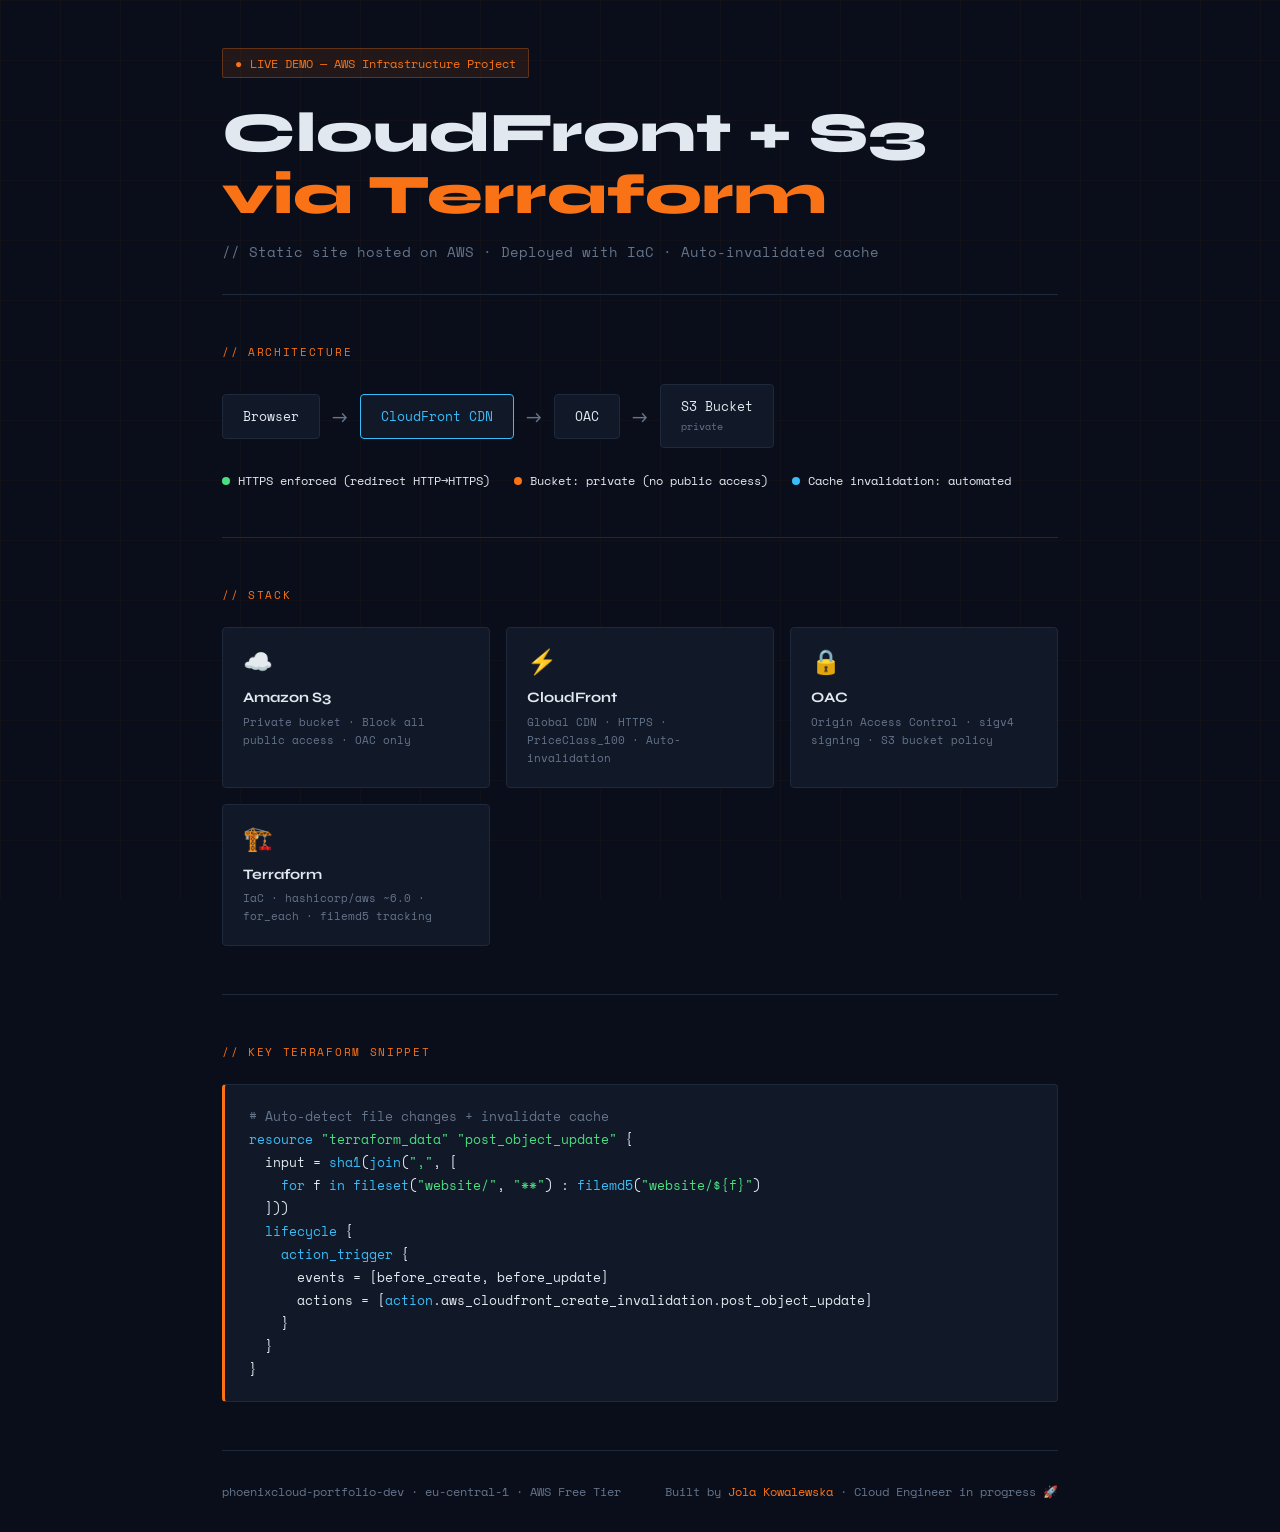
==== website/index.html @ 00bf4099 "feat: initial portfolio infrastructure S3 + CloudFront + Terraform" ====
<!DOCTYPE html>
<html lang="en">
<head>
  <meta charset="UTF-8">
  <meta name="viewport" content="width=device-width, initial-scale=1.0">
  <title>AWS CloudFront + S3 | Terraform Demo</title>
  <link href="https://fonts.googleapis.com/css2?family=Space+Mono:wght@400;700&family=Syne:wght@400;700;800&display=swap" rel="stylesheet">
  <style>
    :root {
      --bg: #0a0e1a;
      --surface: #111827;
      --border: #1e293b;
      --accent: #f97316;
      --accent2: #38bdf8;
      --text: #e2e8f0;
      --muted: #64748b;
      --green: #4ade80;
    }

    * { margin: 0; padding: 0; box-sizing: border-box; }

    body {
      background: var(--bg);
      color: var(--text);
      font-family: 'Syne', sans-serif;
      min-height: 100vh;
      overflow-x: hidden;
    }

    /* Grid background */
    body::before {
      content: '';
      position: fixed;
      inset: 0;
      background-image:
        linear-gradient(rgba(249,115,22,0.03) 1px, transparent 1px),
        linear-gradient(90deg, rgba(249,115,22,0.03) 1px, transparent 1px);
      background-size: 60px 60px;
      pointer-events: none;
      z-index: 0;
    }

    .container {
      max-width: 900px;
      margin: 0 auto;
      padding: 0 2rem;
      position: relative;
      z-index: 1;
    }

    /* Header */
    header {
      padding: 3rem 0 2rem;
      border-bottom: 1px solid var(--border);
    }

    .badge {
      display: inline-flex;
      align-items: center;
      gap: 0.5rem;
      background: rgba(249,115,22,0.1);
      border: 1px solid rgba(249,115,22,0.3);
      color: var(--accent);
      font-family: 'Space Mono', monospace;
      font-size: 0.75rem;
      padding: 0.35rem 0.75rem;
      border-radius: 2px;
      margin-bottom: 1.5rem;
      animation: fadeIn 0.5s ease;
    }

    .badge::before {
      content: '●';
      animation: pulse 2s infinite;
    }

    @keyframes pulse {
      0%, 100% { opacity: 1; }
      50% { opacity: 0.3; }
    }

    h1 {
      font-size: clamp(2rem, 5vw, 3.5rem);
      font-weight: 800;
      line-height: 1.1;
      margin-bottom: 1rem;
      animation: slideUp 0.6s ease;
    }

    h1 span {
      color: var(--accent);
    }

    .subtitle {
      font-family: 'Space Mono', monospace;
      font-size: 0.9rem;
      color: var(--muted);
      animation: slideUp 0.7s ease;
    }

    /* Architecture section */
    .section {
      padding: 3rem 0;
      border-bottom: 1px solid var(--border);
      animation: fadeIn 0.8s ease;
    }

    .section-label {
      font-family: 'Space Mono', monospace;
      font-size: 0.7rem;
      color: var(--accent);
      text-transform: uppercase;
      letter-spacing: 0.15em;
      margin-bottom: 1.5rem;
    }

    /* Architecture flow */
    .arch-flow {
      display: flex;
      align-items: center;
      gap: 0.75rem;
      flex-wrap: wrap;
      margin: 1.5rem 0;
    }

    .arch-node {
      background: var(--surface);
      border: 1px solid var(--border);
      padding: 0.75rem 1.25rem;
      border-radius: 4px;
      font-family: 'Space Mono', monospace;
      font-size: 0.8rem;
      position: relative;
      transition: border-color 0.2s, transform 0.2s;
    }

    .arch-node:hover {
      border-color: var(--accent);
      transform: translateY(-2px);
    }

    .arch-node.highlight {
      border-color: var(--accent2);
      color: var(--accent2);
    }

    .arch-arrow {
      color: var(--muted);
      font-size: 1.2rem;
    }

    /* Stack grid */
    .stack-grid {
      display: grid;
      grid-template-columns: repeat(auto-fit, minmax(200px, 1fr));
      gap: 1rem;
      margin-top: 1.5rem;
    }

    .stack-card {
      background: var(--surface);
      border: 1px solid var(--border);
      padding: 1.25rem;
      border-radius: 4px;
      transition: border-color 0.2s, transform 0.2s;
    }

    .stack-card:hover {
      border-color: var(--accent);
      transform: translateY(-3px);
    }

    .stack-card .icon {
      font-size: 1.5rem;
      margin-bottom: 0.75rem;
    }

    .stack-card h3 {
      font-size: 0.9rem;
      font-weight: 700;
      margin-bottom: 0.4rem;
    }

    .stack-card p {
      font-family: 'Space Mono', monospace;
      font-size: 0.7rem;
      color: var(--muted);
      line-height: 1.6;
    }

    /* Code block */
    .code-block {
      background: var(--surface);
      border: 1px solid var(--border);
      border-left: 3px solid var(--accent);
      padding: 1.25rem 1.5rem;
      border-radius: 4px;
      font-family: 'Space Mono', monospace;
      font-size: 0.8rem;
      line-height: 1.8;
      margin-top: 1.5rem;
      overflow-x: auto;
    }

    .code-block .kw { color: var(--accent2); }
    .code-block .str { color: var(--green); }
    .code-block .comment { color: var(--muted); }

    /* Status bar */
    .status-bar {
      display: flex;
      gap: 1.5rem;
      flex-wrap: wrap;
      margin-top: 1.5rem;
    }

    .status-item {
      display: flex;
      align-items: center;
      gap: 0.5rem;
      font-family: 'Space Mono', monospace;
      font-size: 0.75rem;
    }

    .status-dot {
      width: 8px;
      height: 8px;
      border-radius: 50%;
      background: var(--green);
      animation: pulse 2s infinite;
    }

    .status-dot.orange { background: var(--accent); }
    .status-dot.blue { background: var(--accent2); }

    /* Footer */
    footer {
      padding: 2rem 0;
      font-family: 'Space Mono', monospace;
      font-size: 0.75rem;
      color: var(--muted);
      display: flex;
      justify-content: space-between;
      flex-wrap: wrap;
      gap: 1rem;
    }

    footer a {
      color: var(--accent);
      text-decoration: none;
    }

    footer a:hover { text-decoration: underline; }

    /* Animations */
    @keyframes fadeIn {
      from { opacity: 0; }
      to { opacity: 1; }
    }

    @keyframes slideUp {
      from { opacity: 0; transform: translateY(20px); }
      to { opacity: 1; transform: translateY(0); }
    }
  </style>
</head>
<body>
  <div class="container">

    <header>
      <div class="badge">LIVE DEMO — AWS Infrastructure Project</div>
      <h1>CloudFront + S3<br><span>via Terraform</span></h1>
      <p class="subtitle">// Static site hosted on AWS · Deployed with IaC · Auto-invalidated cache</p>
    </header>

    <section class="section">
      <div class="section-label">// Architecture</div>
      <div class="arch-flow">
        <div class="arch-node">Browser</div>
        <div class="arch-arrow">→</div>
        <div class="arch-node highlight">CloudFront CDN</div>
        <div class="arch-arrow">→</div>
        <div class="arch-node">OAC</div>
        <div class="arch-arrow">→</div>
        <div class="arch-node">S3 Bucket<br><small style="color:var(--muted);font-size:0.65rem">private</small></div>
      </div>

      <div class="status-bar">
        <div class="status-item">
          <div class="status-dot"></div>
          HTTPS enforced (redirect HTTP→HTTPS)
        </div>
        <div class="status-item">
          <div class="status-dot orange"></div>
          Bucket: private (no public access)
        </div>
        <div class="status-item">
          <div class="status-dot blue"></div>
          Cache invalidation: automated
        </div>
      </div>
    </section>

    <section class="section">
      <div class="section-label">// Stack</div>
      <div class="stack-grid">
        <div class="stack-card">
          <div class="icon">☁️</div>
          <h3>Amazon S3</h3>
          <p>Private bucket · Block all public access · OAC only</p>
        </div>
        <div class="stack-card">
          <div class="icon">⚡</div>
          <h3>CloudFront</h3>
          <p>Global CDN · HTTPS · PriceClass_100 · Auto-invalidation</p>
        </div>
        <div class="stack-card">
          <div class="icon">🔒</div>
          <h3>OAC</h3>
          <p>Origin Access Control · sigv4 signing · S3 bucket policy</p>
        </div>
        <div class="stack-card">
          <div class="icon">🏗️</div>
          <h3>Terraform</h3>
          <p>IaC · hashicorp/aws ~6.0 · for_each · filemd5 tracking</p>
        </div>
      </div>
    </section>

    <section class="section">
      <div class="section-label">// Key Terraform snippet</div>
      <div class="code-block">
        <span class="comment"># Auto-detect file changes + invalidate cache</span><br>
        <span class="kw">resource</span> <span class="str">"terraform_data"</span> <span class="str">"post_object_update"</span> {<br>
        &nbsp;&nbsp;input = <span class="kw">sha1</span>(<span class="kw">join</span>(<span class="str">","</span>, [<br>
        &nbsp;&nbsp;&nbsp;&nbsp;<span class="kw">for</span> f <span class="kw">in</span> <span class="kw">fileset</span>(<span class="str">"website/"</span>, <span class="str">"**"</span>) : <span class="kw">filemd5</span>(<span class="str">"website/${f}"</span>)<br>
        &nbsp;&nbsp;]))<br>
        &nbsp;&nbsp;<span class="kw">lifecycle</span> {<br>
        &nbsp;&nbsp;&nbsp;&nbsp;<span class="kw">action_trigger</span> {<br>
        &nbsp;&nbsp;&nbsp;&nbsp;&nbsp;&nbsp;events  = [before_create, before_update]<br>
        &nbsp;&nbsp;&nbsp;&nbsp;&nbsp;&nbsp;actions = [<span class="kw">action</span>.aws_cloudfront_create_invalidation.post_object_update]<br>
        &nbsp;&nbsp;&nbsp;&nbsp;}<br>
        &nbsp;&nbsp;}<br>
        }
      </div>
    </section>

    <footer>
      <span>phoenixcloud-portfolio-dev · eu-central-1 · AWS Free Tier</span>
      <span>Built by <a href="#">Jola Kowalewska</a> · Cloud Engineer in progress 🚀</span>
    </footer>

  </div>
</body>
</html>
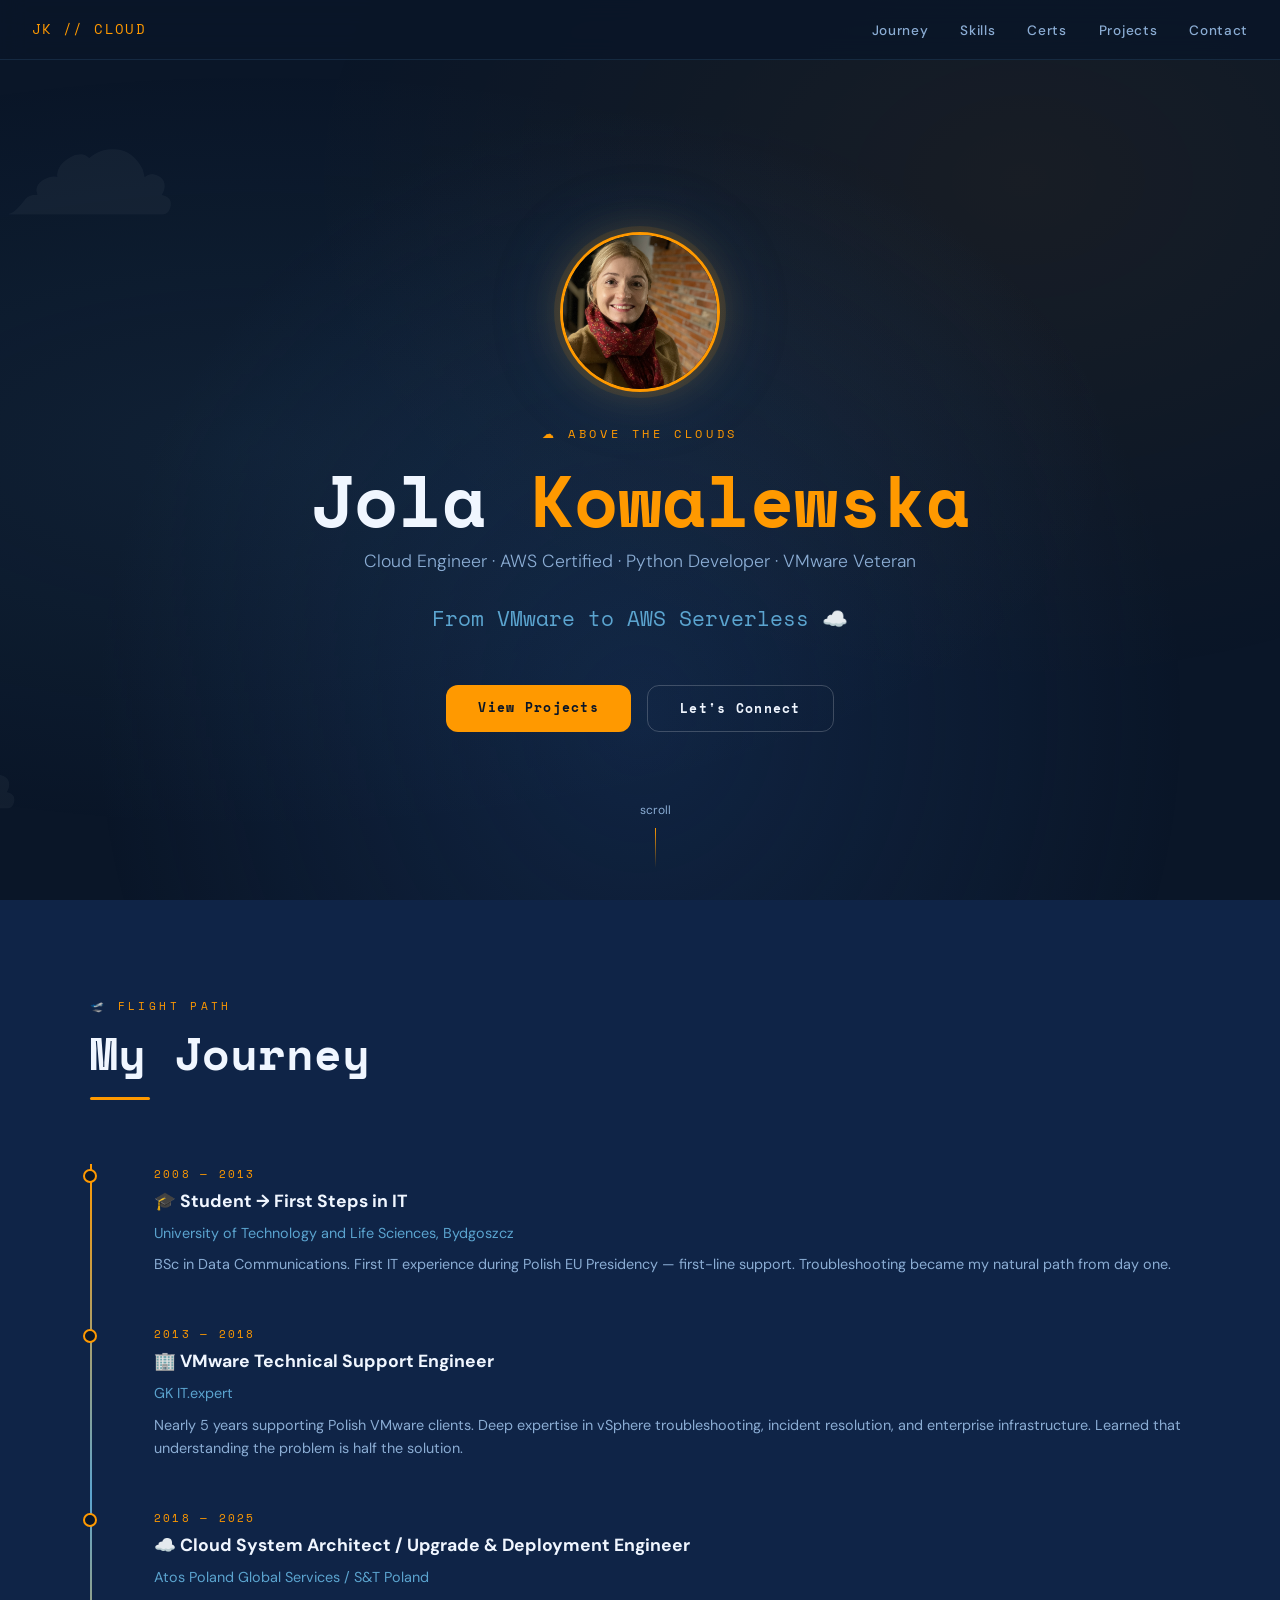
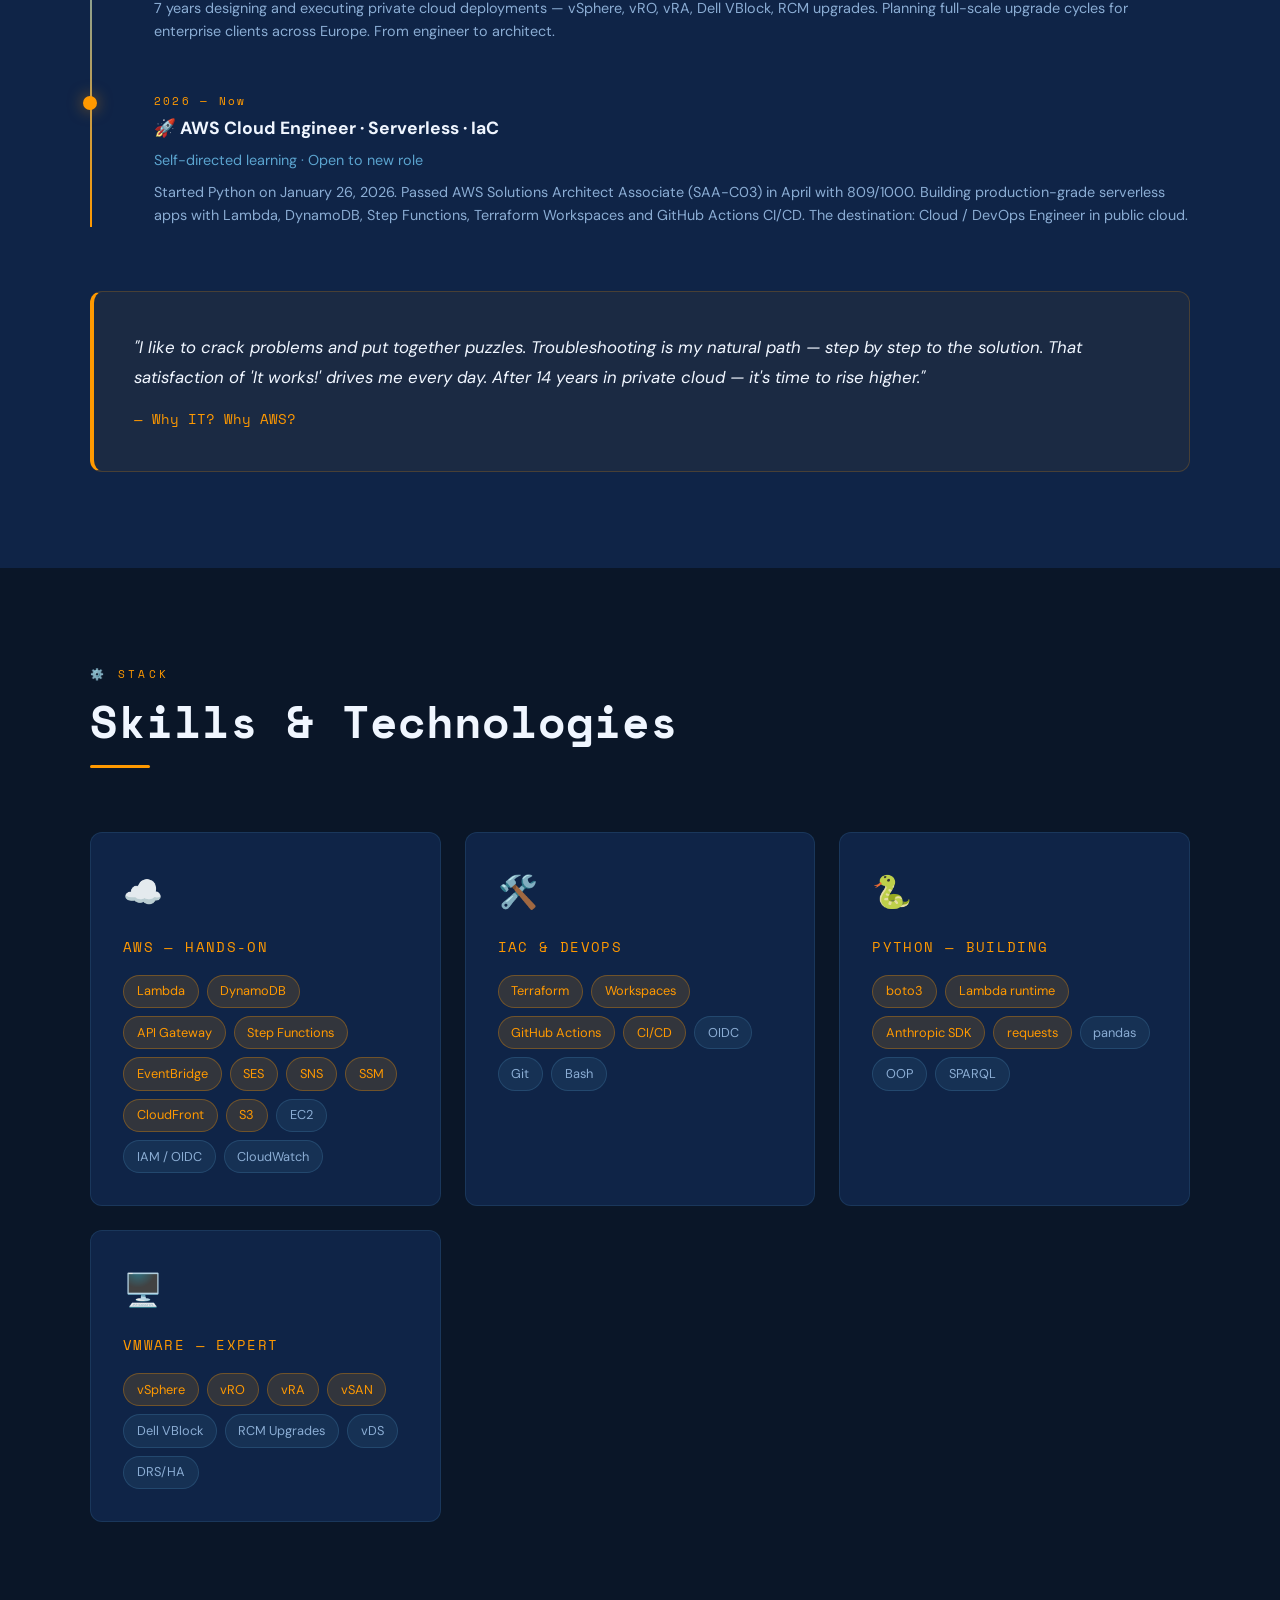
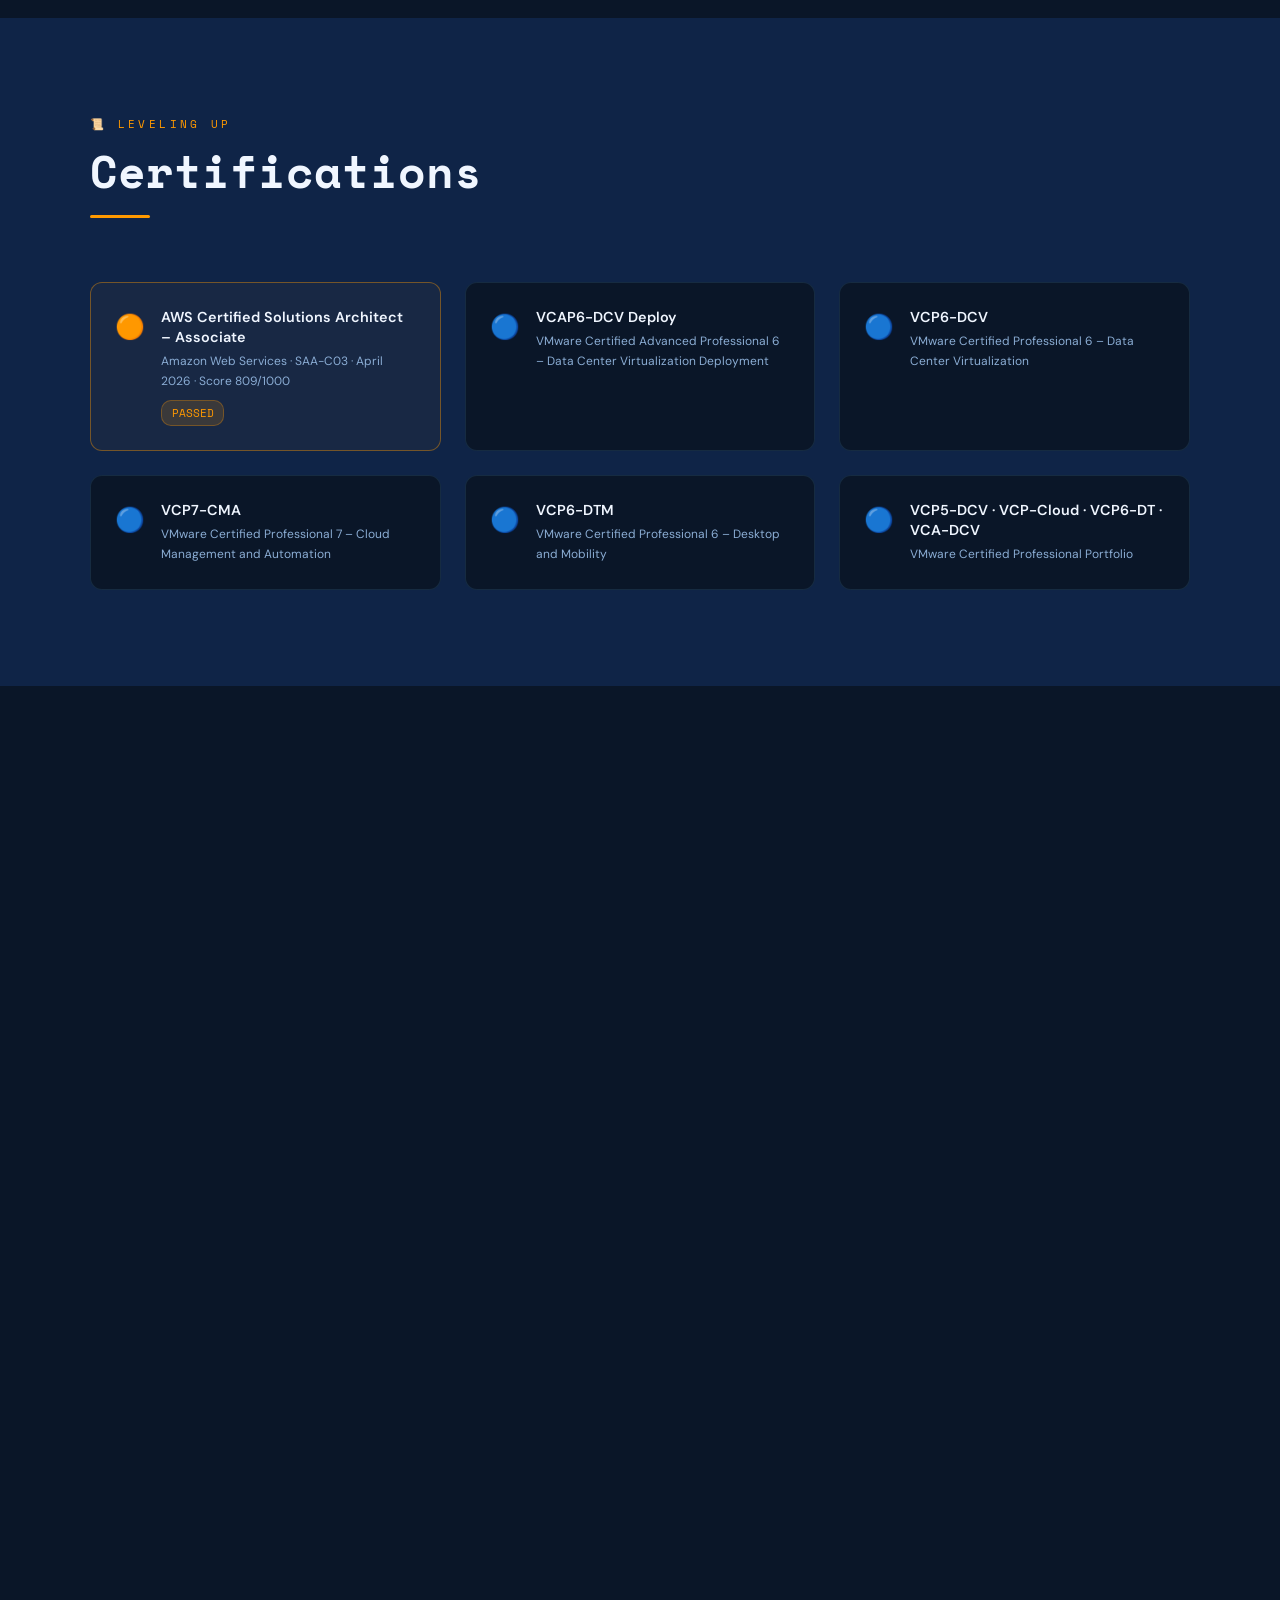
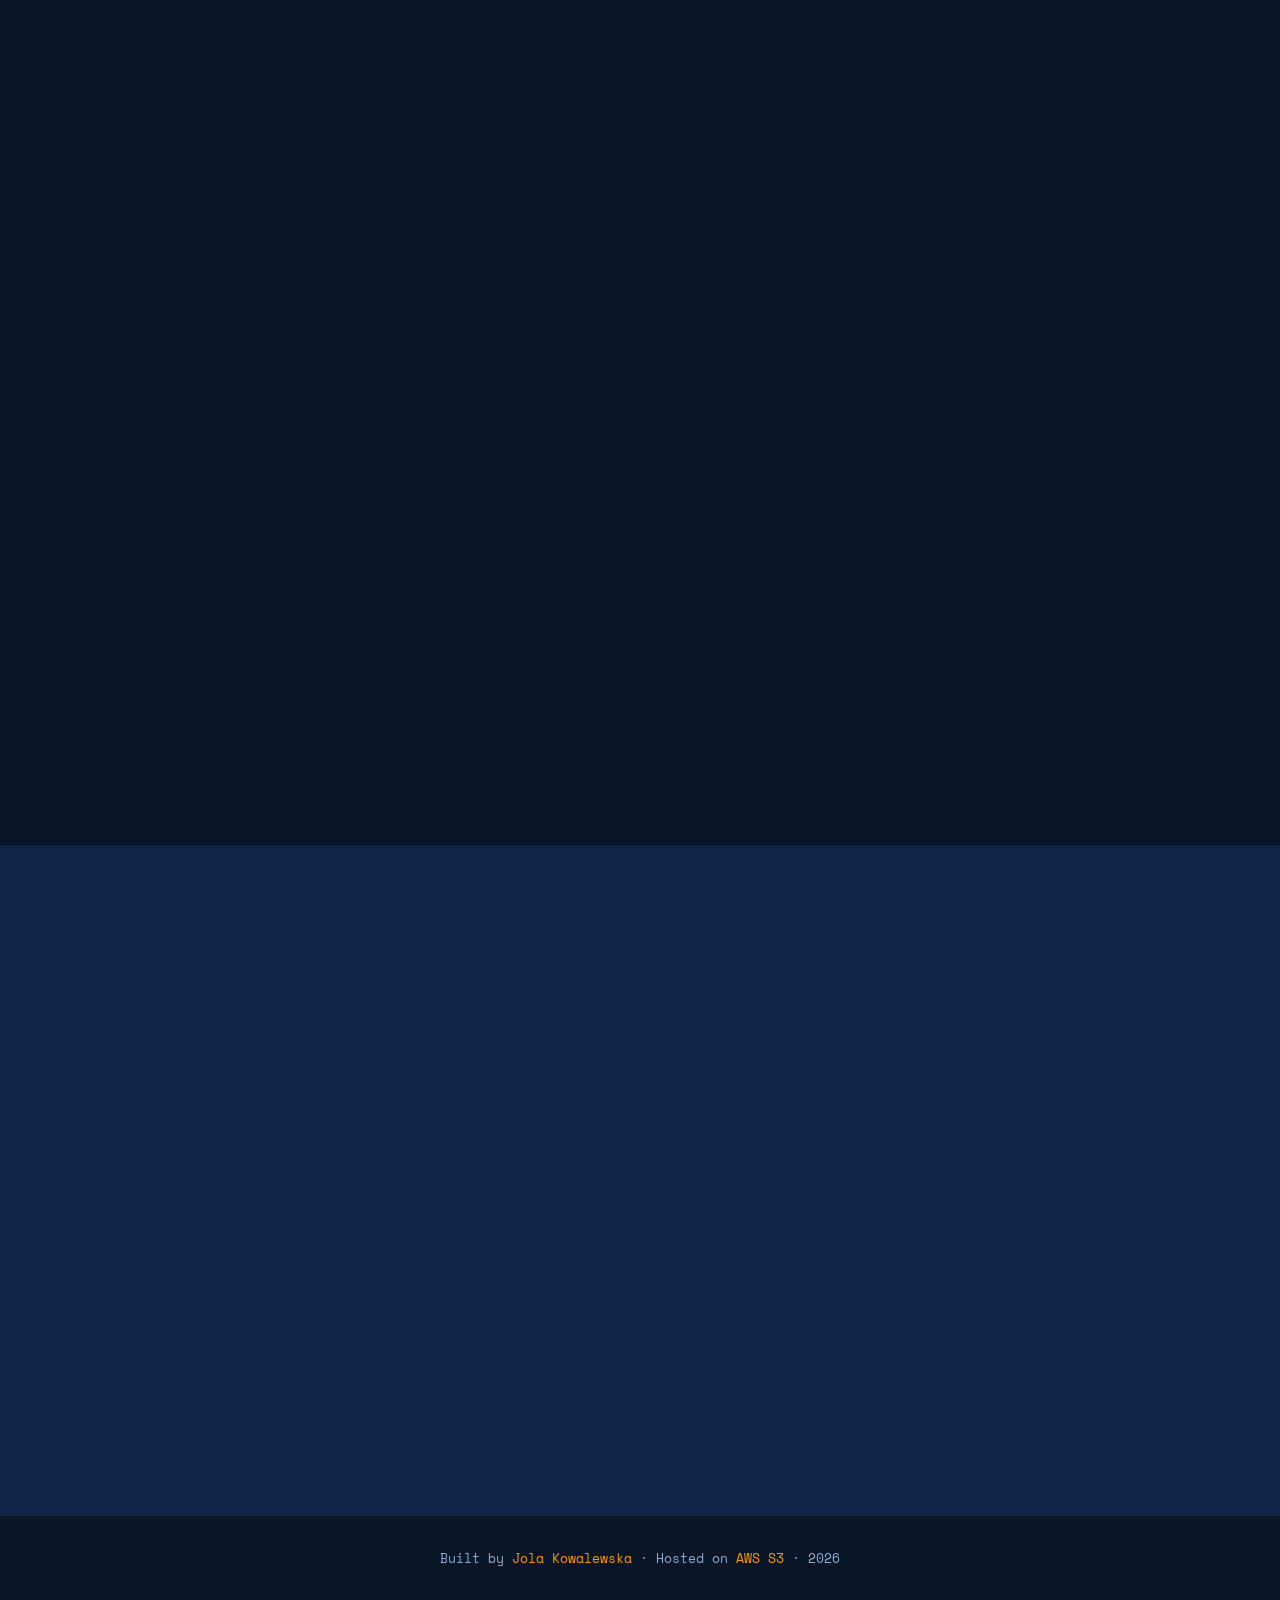
==== commit 71c01ce7: "chore: wersja strony z serwera (repo było w tyle za produkcją) Strona na d1n1w7s1pfpwkk.cloudfront.n" ====
--- a/website/index.html
+++ b/website/index.html
@@ -1,355 +1,912 @@
 <!DOCTYPE html>
 <html lang="en">
 <head>
-  <meta charset="UTF-8">
-  <meta name="viewport" content="width=device-width, initial-scale=1.0">
-  <title>AWS CloudFront + S3 | Terraform Demo</title>
-  <link href="https://fonts.googleapis.com/css2?family=Space+Mono:wght@400;700&family=Syne:wght@400;700;800&display=swap" rel="stylesheet">
-  <style>
-    :root {
-      --bg: #0a0e1a;
-      --surface: #111827;
-      --border: #1e293b;
-      --accent: #f97316;
-      --accent2: #38bdf8;
-      --text: #e2e8f0;
-      --muted: #64748b;
-      --green: #4ade80;
-    }
-
-    * { margin: 0; padding: 0; box-sizing: border-box; }
-
-    body {
-      background: var(--bg);
-      color: var(--text);
-      font-family: 'Syne', sans-serif;
-      min-height: 100vh;
-      overflow-x: hidden;
-    }
-
-    /* Grid background */
-    body::before {
-      content: '';
-      position: fixed;
-      inset: 0;
-      background-image:
-        linear-gradient(rgba(249,115,22,0.03) 1px, transparent 1px),
-        linear-gradient(90deg, rgba(249,115,22,0.03) 1px, transparent 1px);
-      background-size: 60px 60px;
-      pointer-events: none;
-      z-index: 0;
-    }
-
-    .container {
-      max-width: 900px;
-      margin: 0 auto;
-      padding: 0 2rem;
-      position: relative;
-      z-index: 1;
-    }
-
-    /* Header */
-    header {
-      padding: 3rem 0 2rem;
-      border-bottom: 1px solid var(--border);
-    }
-
-    .badge {
-      display: inline-flex;
-      align-items: center;
-      gap: 0.5rem;
-      background: rgba(249,115,22,0.1);
-      border: 1px solid rgba(249,115,22,0.3);
-      color: var(--accent);
-      font-family: 'Space Mono', monospace;
-      font-size: 0.75rem;
-      padding: 0.35rem 0.75rem;
-      border-radius: 2px;
-      margin-bottom: 1.5rem;
-      animation: fadeIn 0.5s ease;
-    }
-
-    .badge::before {
-      content: '●';
-      animation: pulse 2s infinite;
-    }
-
-    @keyframes pulse {
-      0%, 100% { opacity: 1; }
-      50% { opacity: 0.3; }
-    }
-
-    h1 {
-      font-size: clamp(2rem, 5vw, 3.5rem);
-      font-weight: 800;
-      line-height: 1.1;
-      margin-bottom: 1rem;
-      animation: slideUp 0.6s ease;
-    }
-
-    h1 span {
-      color: var(--accent);
-    }
-
-    .subtitle {
-      font-family: 'Space Mono', monospace;
-      font-size: 0.9rem;
-      color: var(--muted);
-      animation: slideUp 0.7s ease;
-    }
-
-    /* Architecture section */
-    .section {
-      padding: 3rem 0;
-      border-bottom: 1px solid var(--border);
-      animation: fadeIn 0.8s ease;
-    }
-
-    .section-label {
-      font-family: 'Space Mono', monospace;
-      font-size: 0.7rem;
-      color: var(--accent);
-      text-transform: uppercase;
-      letter-spacing: 0.15em;
-      margin-bottom: 1.5rem;
-    }
-
-    /* Architecture flow */
-    .arch-flow {
-      display: flex;
-      align-items: center;
-      gap: 0.75rem;
-      flex-wrap: wrap;
-      margin: 1.5rem 0;
-    }
-
-    .arch-node {
-      background: var(--surface);
-      border: 1px solid var(--border);
-      padding: 0.75rem 1.25rem;
-      border-radius: 4px;
-      font-family: 'Space Mono', monospace;
-      font-size: 0.8rem;
-      position: relative;
-      transition: border-color 0.2s, transform 0.2s;
-    }
-
-    .arch-node:hover {
-      border-color: var(--accent);
-      transform: translateY(-2px);
-    }
-
-    .arch-node.highlight {
-      border-color: var(--accent2);
-      color: var(--accent2);
-    }
-
-    .arch-arrow {
-      color: var(--muted);
-      font-size: 1.2rem;
-    }
-
-    /* Stack grid */
-    .stack-grid {
-      display: grid;
-      grid-template-columns: repeat(auto-fit, minmax(200px, 1fr));
-      gap: 1rem;
-      margin-top: 1.5rem;
-    }
-
-    .stack-card {
-      background: var(--surface);
-      border: 1px solid var(--border);
-      padding: 1.25rem;
-      border-radius: 4px;
-      transition: border-color 0.2s, transform 0.2s;
-    }
-
-    .stack-card:hover {
-      border-color: var(--accent);
-      transform: translateY(-3px);
-    }
-
-    .stack-card .icon {
-      font-size: 1.5rem;
-      margin-bottom: 0.75rem;
-    }
-
-    .stack-card h3 {
-      font-size: 0.9rem;
-      font-weight: 700;
-      margin-bottom: 0.4rem;
-    }
-
-    .stack-card p {
-      font-family: 'Space Mono', monospace;
-      font-size: 0.7rem;
-      color: var(--muted);
-      line-height: 1.6;
-    }
-
-    /* Code block */
-    .code-block {
-      background: var(--surface);
-      border: 1px solid var(--border);
-      border-left: 3px solid var(--accent);
-      padding: 1.25rem 1.5rem;
-      border-radius: 4px;
-      font-family: 'Space Mono', monospace;
-      font-size: 0.8rem;
-      line-height: 1.8;
-      margin-top: 1.5rem;
-      overflow-x: auto;
-    }
-
-    .code-block .kw { color: var(--accent2); }
-    .code-block .str { color: var(--green); }
-    .code-block .comment { color: var(--muted); }
-
-    /* Status bar */
-    .status-bar {
-      display: flex;
-      gap: 1.5rem;
-      flex-wrap: wrap;
-      margin-top: 1.5rem;
-    }
-
-    .status-item {
-      display: flex;
-      align-items: center;
-      gap: 0.5rem;
-      font-family: 'Space Mono', monospace;
-      font-size: 0.75rem;
-    }
-
-    .status-dot {
-      width: 8px;
-      height: 8px;
-      border-radius: 50%;
-      background: var(--green);
-      animation: pulse 2s infinite;
-    }
-
-    .status-dot.orange { background: var(--accent); }
-    .status-dot.blue { background: var(--accent2); }
-
-    /* Footer */
-    footer {
-      padding: 2rem 0;
-      font-family: 'Space Mono', monospace;
-      font-size: 0.75rem;
-      color: var(--muted);
-      display: flex;
-      justify-content: space-between;
-      flex-wrap: wrap;
-      gap: 1rem;
-    }
-
-    footer a {
-      color: var(--accent);
-      text-decoration: none;
-    }
-
-    footer a:hover { text-decoration: underline; }
-
-    /* Animations */
-    @keyframes fadeIn {
-      from { opacity: 0; }
-      to { opacity: 1; }
-    }
-
-    @keyframes slideUp {
-      from { opacity: 0; transform: translateY(20px); }
-      to { opacity: 1; transform: translateY(0); }
-    }
-  </style>
+    <meta charset="UTF-8">
+    <meta name="viewport" content="width=device-width, initial-scale=1.0">
+    <title>Jola Kowalewska — Cloud Engineer</title>
+
+    <!-- ===== FONTY ===== -->
+    <link rel="preconnect" href="https://fonts.googleapis.com">
+    <link href="https://fonts.googleapis.com/css2?family=Space+Mono:wght@400;700&family=DM+Sans:ital,wght@0,300;0,400;0,500;0,700;1,300&display=swap" rel="stylesheet">
+
+    <style>
+        :root {
+            --sky-deep:    #0a1628;
+            --sky-mid:     #0f2447;
+            --sky-light:   #1a3a6b;
+            --cloud-white: #f0f6ff;
+            --cloud-mist:  #8badd4;
+            --aws-orange:  #ff9900;
+            --aws-glow:    rgba(255,153,0,0.15);
+            --vmware-teal: #5ba4cf;
+            --success:     #4caf93;
+
+            --font-display: 'Space Mono', monospace;
+            --font-body:    'DM Sans', sans-serif;
+
+            --radius: 12px;
+            --transition: 0.3s cubic-bezier(0.4, 0, 0.2, 1);
+        }
+
+        *, *::before, *::after { box-sizing: border-box; margin: 0; padding: 0; }
+        html { scroll-behavior: smooth; }
+        body {
+            font-family: var(--font-body);
+            background: var(--sky-deep);
+            color: var(--cloud-white);
+            line-height: 1.7;
+            overflow-x: hidden;
+        }
+
+        .bg-stars {
+            position: fixed; inset: 0; pointer-events: none; z-index: 0;
+            background:
+                radial-gradient(ellipse at 20% 50%, rgba(91,164,207,0.08) 0%, transparent 60%),
+                radial-gradient(ellipse at 80% 20%, rgba(255,153,0,0.06) 0%, transparent 50%),
+                radial-gradient(ellipse at 50% 80%, rgba(26,58,107,0.4) 0%, transparent 60%);
+        }
+
+        .cloud-bg {
+            position: fixed; pointer-events: none; z-index: 0; opacity: 0.04;
+            font-size: clamp(80px, 15vw, 180px);
+            animation: floatCloud linear infinite;
+            user-select: none;
+        }
+        .cloud-bg:nth-child(1) { top: 10%; left: -10%; animation-duration: 35s; font-size: 120px; }
+        .cloud-bg:nth-child(2) { top: 40%; left: -15%; animation-duration: 50s; animation-delay: -15s; font-size: 90px; }
+        .cloud-bg:nth-child(3) { top: 70%; left: -10%; animation-duration: 42s; animation-delay: -8s; font-size: 150px; }
+
+        @keyframes floatCloud {
+            from { transform: translateX(-200px); }
+            to   { transform: translateX(110vw); }
+        }
+
+        nav {
+            position: fixed; top: 0; left: 0; right: 0; z-index: 100;
+            padding: 1rem 2rem;
+            display: flex; justify-content: space-between; align-items: center;
+            background: rgba(10, 22, 40, 0.85);
+            backdrop-filter: blur(12px);
+            border-bottom: 1px solid rgba(91,164,207,0.15);
+        }
+        .nav-logo {
+            font-family: var(--font-display);
+            font-size: 0.85rem;
+            color: var(--aws-orange);
+            letter-spacing: 0.1em;
+            text-decoration: none;
+        }
+        .nav-links { display: flex; gap: 2rem; list-style: none; }
+        .nav-links a {
+            color: var(--cloud-mist);
+            text-decoration: none;
+            font-size: 0.85rem;
+            font-weight: 500;
+            letter-spacing: 0.05em;
+            transition: color var(--transition);
+        }
+        .nav-links a:hover { color: var(--aws-orange); }
+
+        .hero {
+            position: relative; z-index: 1;
+            min-height: 100vh;
+            display: flex; flex-direction: column; justify-content: center; align-items: center;
+            text-align: center;
+            padding: 8rem 2rem 4rem;
+        }
+        .hero-avatar {
+            width: 160px; height: 160px;
+            border-radius: 50%;
+            object-fit: cover;
+            border: 3px solid var(--aws-orange);
+            box-shadow:
+                0 0 0 6px rgba(255,153,0,0.1),
+                0 0 40px rgba(255,153,0,0.2),
+                0 0 80px rgba(91,164,207,0.15);
+            margin-bottom: 2rem;
+            animation: avatarPulse 4s ease-in-out infinite;
+        }
+        @keyframes avatarPulse {
+            0%, 100% { box-shadow: 0 0 0 6px rgba(255,153,0,0.1), 0 0 40px rgba(255,153,0,0.2), 0 0 80px rgba(91,164,207,0.15); }
+            50%       { box-shadow: 0 0 0 10px rgba(255,153,0,0.15), 0 0 60px rgba(255,153,0,0.3), 0 0 100px rgba(91,164,207,0.25); }
+        }
+        .hero-label {
+            font-family: var(--font-display);
+            font-size: 0.75rem;
+            letter-spacing: 0.3em;
+            color: var(--aws-orange);
+            text-transform: uppercase;
+            margin-bottom: 1rem;
+            opacity: 0;
+            animation: fadeUp 0.8s ease forwards 0.2s;
+        }
+        .hero-name {
+            font-family: var(--font-display);
+            font-size: clamp(2.5rem, 6vw, 4.5rem);
+            font-weight: 700;
+            line-height: 1.1;
+            margin-bottom: 0.5rem;
+            opacity: 0;
+            animation: fadeUp 0.8s ease forwards 0.4s;
+        }
+        .hero-name span { color: var(--aws-orange); }
+        .hero-title {
+            font-size: 1.1rem;
+            color: var(--cloud-mist);
+            font-weight: 300;
+            margin-bottom: 1.5rem;
+            opacity: 0;
+            animation: fadeUp 0.8s ease forwards 0.6s;
+        }
+        .hero-tagline {
+            font-family: var(--font-display);
+            font-size: clamp(1rem, 2.5vw, 1.3rem);
+            color: var(--vmware-teal);
+            margin-bottom: 3rem;
+            opacity: 0;
+            animation: fadeUp 0.8s ease forwards 0.8s;
+        }
+        .hero-cta {
+            display: flex; gap: 1rem; flex-wrap: wrap; justify-content: center;
+            opacity: 0;
+            animation: fadeUp 0.8s ease forwards 1s;
+        }
+        .btn {
+            padding: 0.75rem 2rem;
+            border-radius: var(--radius);
+            font-family: var(--font-display);
+            font-size: 0.8rem;
+            letter-spacing: 0.1em;
+            text-decoration: none;
+            font-weight: 700;
+            transition: all var(--transition);
+            cursor: pointer; border: none;
+        }
+        .btn-primary { background: var(--aws-orange); color: var(--sky-deep); }
+        .btn-primary:hover { background: #ffb133; transform: translateY(-2px); box-shadow: 0 8px 25px rgba(255,153,0,0.3); }
+        .btn-outline { background: transparent; color: var(--cloud-white); border: 1px solid rgba(255,255,255,0.2); }
+        .btn-outline:hover { border-color: var(--aws-orange); color: var(--aws-orange); transform: translateY(-2px); }
+
+        .scroll-hint {
+            position: absolute; bottom: 2rem; left: 50%; transform: translateX(-50%);
+            display: flex; flex-direction: column; align-items: center; gap: 0.5rem;
+            color: var(--cloud-mist);
+            font-size: 0.75rem;
+            opacity: 0;
+            animation: fadeUp 1s ease forwards 1.5s;
+        }
+        .scroll-arrow {
+            width: 1px; height: 40px;
+            background: linear-gradient(to bottom, var(--aws-orange), transparent);
+            animation: scrollBounce 2s ease-in-out infinite;
+        }
+        @keyframes scrollBounce {
+            0%, 100% { transform: scaleY(1); opacity: 1; }
+            50%       { transform: scaleY(0.6); opacity: 0.5; }
+        }
+
+        section { position: relative; z-index: 1; padding: 6rem 2rem; }
+        .container { max-width: 1100px; margin: 0 auto; }
+        .section-header { margin-bottom: 4rem; }
+        .section-label {
+            font-family: var(--font-display);
+            font-size: 0.7rem;
+            letter-spacing: 0.3em;
+            color: var(--aws-orange);
+            text-transform: uppercase;
+            margin-bottom: 0.75rem;
+            display: block;
+        }
+        .section-title {
+            font-family: var(--font-display);
+            font-size: clamp(1.8rem, 4vw, 2.8rem);
+            font-weight: 700;
+            line-height: 1.2;
+        }
+        .section-divider {
+            width: 60px; height: 3px;
+            background: var(--aws-orange);
+            margin-top: 1rem;
+            border-radius: 2px;
+        }
+
+        .journey { background: var(--sky-mid); }
+        .timeline { position: relative; padding-left: 2rem; }
+        .timeline::before {
+            content: ''; position: absolute; left: 0; top: 0; bottom: 0; width: 2px;
+            background: linear-gradient(to bottom, var(--aws-orange), var(--vmware-teal), var(--aws-orange));
+        }
+        .timeline-item {
+            position: relative; margin-bottom: 3rem; padding-left: 2rem;
+            opacity: 0; transform: translateX(-20px);
+            transition: all 0.6s ease;
+        }
+        .timeline-item.visible { opacity: 1; transform: translateX(0); }
+        .timeline-dot {
+            position: absolute; left: -2.45rem; top: 0.3rem;
+            width: 14px; height: 14px;
+            border-radius: 50%;
+            border: 2px solid var(--aws-orange);
+            background: var(--sky-deep);
+        }
+        .timeline-dot.active {
+            background: var(--aws-orange);
+            box-shadow: 0 0 15px rgba(255,153,0,0.5);
+        }
+        .timeline-year {
+            font-family: var(--font-display);
+            font-size: 0.7rem;
+            color: var(--aws-orange);
+            letter-spacing: 0.2em;
+            margin-bottom: 0.25rem;
+        }
+        .timeline-role { font-size: 1.1rem; font-weight: 700; color: var(--cloud-white); margin-bottom: 0.25rem; }
+        .timeline-company { font-size: 0.9rem; color: var(--vmware-teal); margin-bottom: 0.5rem; }
+        .timeline-desc { font-size: 0.9rem; color: var(--cloud-mist); line-height: 1.6; }
+
+        .motivation-card {
+            margin-top: 4rem; padding: 2.5rem;
+            background: rgba(255,153,0,0.05);
+            border: 1px solid rgba(255,153,0,0.2);
+            border-radius: var(--radius);
+            border-left: 4px solid var(--aws-orange);
+        }
+        .motivation-card p { font-size: 1.05rem; color: var(--cloud-white); font-style: italic; line-height: 1.8; }
+        .motivation-card cite {
+            display: block; margin-top: 1rem;
+            font-size: 0.85rem; color: var(--aws-orange);
+            font-style: normal;
+            font-family: var(--font-display);
+        }
+
+        .skills-grid { display: grid; grid-template-columns: repeat(auto-fit, minmax(300px, 1fr)); gap: 1.5rem; }
+        .skill-card {
+            background: var(--sky-mid);
+            border: 1px solid rgba(91,164,207,0.15);
+            border-radius: var(--radius);
+            padding: 2rem;
+            transition: all var(--transition);
+        }
+        .skill-card:hover { border-color: var(--aws-orange); transform: translateY(-4px); box-shadow: 0 12px 30px rgba(0,0,0,0.3); }
+        .skill-card-icon { font-size: 2rem; margin-bottom: 1rem; }
+        .skill-card-title {
+            font-family: var(--font-display);
+            font-size: 0.85rem;
+            letter-spacing: 0.1em;
+            color: var(--aws-orange);
+            margin-bottom: 1rem;
+            text-transform: uppercase;
+        }
+        .skill-tags { display: flex; flex-wrap: wrap; gap: 0.5rem; }
+        .skill-tag {
+            padding: 0.3rem 0.8rem;
+            background: rgba(91,164,207,0.1);
+            border: 1px solid rgba(91,164,207,0.2);
+            border-radius: 20px;
+            font-size: 0.8rem;
+            color: var(--cloud-mist);
+            transition: all var(--transition);
+        }
+        .skill-tag:hover { background: var(--aws-glow); border-color: var(--aws-orange); color: var(--aws-orange); }
+        .skill-tag.highlight { background: var(--aws-glow); border-color: rgba(255,153,0,0.3); color: var(--aws-orange); }
+
+        .certs { background: var(--sky-mid); }
+        .certs-grid { display: grid; grid-template-columns: repeat(auto-fit, minmax(280px, 1fr)); gap: 1.5rem; }
+        .cert-card {
+            background: var(--sky-deep);
+            border: 1px solid rgba(91,164,207,0.15);
+            border-radius: var(--radius);
+            padding: 1.5rem;
+            display: flex; align-items: flex-start; gap: 1rem;
+            transition: all var(--transition);
+        }
+        .cert-card:hover { border-color: var(--aws-orange); transform: translateY(-3px); }
+        .cert-card.highlight { border-color: rgba(255,153,0,0.4); background: rgba(255,153,0,0.04); }
+        .cert-icon { font-size: 1.5rem; flex-shrink: 0; }
+        .cert-name { font-size: 0.9rem; font-weight: 600; color: var(--cloud-white); margin-bottom: 0.25rem; line-height: 1.4; }
+        .cert-vendor { font-size: 0.75rem; color: var(--cloud-mist); }
+        .cert-badge {
+            display: inline-block; margin-top: 0.5rem;
+            padding: 0.15rem 0.6rem;
+            background: var(--aws-glow);
+            border: 1px solid rgba(255,153,0,0.3);
+            border-radius: 10px;
+            font-size: 0.7rem;
+            color: var(--aws-orange);
+            font-family: var(--font-display);
+        }
+
+        .projects-grid { display: grid; grid-template-columns: repeat(auto-fit, minmax(340px, 1fr)); gap: 2rem; }
+        .project-card {
+            background: var(--sky-mid);
+            border: 1px solid rgba(91,164,207,0.15);
+            border-radius: var(--radius);
+            padding: 2rem;
+            transition: all var(--transition);
+            position: relative;
+            overflow: hidden;
+        }
+        .project-card::before {
+            content: '☁'; position: absolute; right: -10px; top: -10px;
+            font-size: 80px; opacity: 0.04;
+            transition: all var(--transition);
+        }
+        .project-card.featured {
+            border-color: rgba(255,153,0,0.4);
+            background: linear-gradient(135deg, var(--sky-mid), rgba(255,153,0,0.03));
+            grid-column: span 2;
+        }
+        .project-card:hover { border-color: var(--aws-orange); transform: translateY(-6px); box-shadow: 0 20px 40px rgba(0,0,0,0.4); }
+        .project-card:hover::before { opacity: 0.08; }
+        .project-status {
+            display: inline-block;
+            padding: 0.25rem 0.75rem;
+            border-radius: 20px;
+            font-size: 0.7rem;
+            font-family: var(--font-display);
+            letter-spacing: 0.1em;
+            margin-bottom: 1rem;
+        }
+        .project-status.live { background: rgba(76,175,147,0.15); color: var(--success); border: 1px solid rgba(76,175,147,0.3); }
+        .project-status.wip { background: var(--aws-glow); color: var(--aws-orange); border: 1px solid rgba(255,153,0,0.3); }
+        .project-status.featured { background: var(--aws-glow); color: var(--aws-orange); border: 1px solid var(--aws-orange); }
+        .project-title { font-family: var(--font-display); font-size: 1.1rem; color: var(--cloud-white); margin-bottom: 0.75rem; }
+        .project-desc { font-size: 0.9rem; color: var(--cloud-mist); line-height: 1.6; margin-bottom: 1.5rem; }
+        .project-tech { display: flex; flex-wrap: wrap; gap: 0.4rem; margin-bottom: 1.5rem; }
+        .project-tech span {
+            padding: 0.2rem 0.6rem;
+            background: rgba(255,153,0,0.08);
+            border: 1px solid rgba(255,153,0,0.2);
+            border-radius: 6px;
+            font-size: 0.75rem;
+            color: var(--aws-orange);
+            font-family: var(--font-display);
+        }
+        .project-links { display: flex; gap: 1rem; flex-wrap: wrap; }
+        .project-link {
+            font-size: 0.8rem;
+            color: var(--vmware-teal);
+            text-decoration: none;
+            font-family: var(--font-display);
+            letter-spacing: 0.05em;
+            transition: color var(--transition);
+        }
+        .project-link:hover { color: var(--aws-orange); }
+        .project-link.primary { color: var(--aws-orange); }
+        .project-link.primary:hover { color: var(--cloud-white); }
+
+        .contact { background: var(--sky-mid); text-align: center; }
+        .contact-intro {
+            max-width: 600px; margin: 0 auto 3rem;
+            font-size: 1.05rem;
+            color: var(--cloud-mist);
+            line-height: 1.8;
+        }
+        .contact-links {
+            display: flex; justify-content: center; flex-wrap: wrap;
+            gap: 1.5rem;
+            margin-bottom: 4rem;
+        }
+        .contact-link {
+            display: flex; align-items: center; gap: 0.75rem;
+            padding: 1rem 2rem;
+            background: var(--sky-deep);
+            border: 1px solid rgba(91,164,207,0.2);
+            border-radius: var(--radius);
+            text-decoration: none;
+            color: var(--cloud-white);
+            font-weight: 500;
+            transition: all var(--transition);
+            min-width: 200px;
+            justify-content: center;
+        }
+        .contact-link:hover {
+            border-color: var(--aws-orange);
+            color: var(--aws-orange);
+            transform: translateY(-3px);
+            box-shadow: 0 10px 25px rgba(0,0,0,0.3);
+        }
+        .contact-link-icon { font-size: 1.2rem; }
+        .open-to-work {
+            display: inline-flex; align-items: center; gap: 0.5rem;
+            padding: 0.5rem 1.5rem;
+            background: rgba(76,175,147,0.1);
+            border: 1px solid rgba(76,175,147,0.3);
+            border-radius: 30px;
+            color: var(--success);
+            font-size: 0.85rem;
+            font-family: var(--font-display);
+            letter-spacing: 0.05em;
+        }
+        .open-to-work::before {
+            content: ''; width: 8px; height: 8px;
+            background: var(--success);
+            border-radius: 50%;
+            animation: blink 2s ease-in-out infinite;
+        }
+        @keyframes blink {
+            0%, 100% { opacity: 1; }
+            50%       { opacity: 0.3; }
+        }
+
+        footer {
+            position: relative; z-index: 1;
+            text-align: center; padding: 2rem;
+            border-top: 1px solid rgba(91,164,207,0.1);
+            color: var(--cloud-mist);
+            font-size: 0.8rem;
+            font-family: var(--font-display);
+        }
+        footer span { color: var(--aws-orange); }
+
+        @keyframes fadeUp {
+            from { opacity: 0; transform: translateY(20px); }
+            to   { opacity: 1; transform: translateY(0); }
+        }
+        .fade-in { opacity: 0; transform: translateY(20px); transition: opacity 0.6s ease, transform 0.6s ease; }
+        .fade-in.visible { opacity: 1; transform: translateY(0); }
+
+        @media (max-width: 768px) {
+            nav { padding: 1rem; }
+            .nav-links { gap: 1rem; }
+            .nav-links a { font-size: 0.75rem; }
+            section { padding: 4rem 1.25rem; }
+            .timeline { padding-left: 1.5rem; }
+            .timeline-item { padding-left: 1.5rem; }
+            .timeline-dot { left: -1.95rem; }
+            .projects-grid { grid-template-columns: 1fr; }
+            .project-card.featured { grid-column: span 1; }
+            .contact-links { flex-direction: column; align-items: center; }
+        }
+    </style>
 </head>
 <body>
-  <div class="container">
-
-    <header>
-      <div class="badge">LIVE DEMO — AWS Infrastructure Project</div>
-      <h1>CloudFront + S3<br><span>via Terraform</span></h1>
-      <p class="subtitle">// Static site hosted on AWS · Deployed with IaC · Auto-invalidated cache</p>
-    </header>
-
-    <section class="section">
-      <div class="section-label">// Architecture</div>
-      <div class="arch-flow">
-        <div class="arch-node">Browser</div>
-        <div class="arch-arrow">→</div>
-        <div class="arch-node highlight">CloudFront CDN</div>
-        <div class="arch-arrow">→</div>
-        <div class="arch-node">OAC</div>
-        <div class="arch-arrow">→</div>
-        <div class="arch-node">S3 Bucket<br><small style="color:var(--muted);font-size:0.65rem">private</small></div>
-      </div>
-
-      <div class="status-bar">
-        <div class="status-item">
-          <div class="status-dot"></div>
-          HTTPS enforced (redirect HTTP→HTTPS)
+
+    <div class="bg-stars"></div>
+    <div class="cloud-bg">☁</div>
+    <div class="cloud-bg">☁</div>
+    <div class="cloud-bg">☁</div>
+
+    <nav>
+        <a href="#hero" class="nav-logo">JK // CLOUD</a>
+        <ul class="nav-links">
+            <li><a href="#journey">Journey</a></li>
+            <li><a href="#skills">Skills</a></li>
+            <li><a href="#certs">Certs</a></li>
+            <li><a href="#projects">Projects</a></li>
+            <li><a href="#contact">Contact</a></li>
+        </ul>
+    </nav>
+
+    <section id="hero" class="hero">
+        <img src="photo.jpg" alt="Jola Kowalewska" class="hero-avatar">
+
+        <p class="hero-label">☁ Above the Clouds</p>
+        <h1 class="hero-name">Jola <span>Kowalewska</span></h1>
+        <p class="hero-title">Cloud Engineer · AWS Certified · Python Developer · VMware Veteran</p>
+        <p class="hero-tagline">From VMware to AWS Serverless ☁️</p>
+
+        <div class="hero-cta">
+            <a href="#projects" class="btn btn-primary">View Projects</a>
+            <a href="#contact" class="btn btn-outline">Let's Connect</a>
         </div>
-        <div class="status-item">
-          <div class="status-dot orange"></div>
-          Bucket: private (no public access)
+
+        <div class="scroll-hint">
+            <span>scroll</span>
+            <div class="scroll-arrow"></div>
         </div>
-        <div class="status-item">
-          <div class="status-dot blue"></div>
-          Cache invalidation: automated
+    </section>
+
+    <section id="journey" class="journey">
+        <div class="container">
+            <div class="section-header fade-in">
+                <span class="section-label">🛫 Flight Path</span>
+                <h2 class="section-title">My Journey</h2>
+                <div class="section-divider"></div>
+            </div>
+
+            <div class="timeline">
+
+                <div class="timeline-item">
+                    <div class="timeline-dot"></div>
+                    <p class="timeline-year">2008 — 2013</p>
+                    <p class="timeline-role">🎓 Student → First Steps in IT</p>
+                    <p class="timeline-company">University of Technology and Life Sciences, Bydgoszcz</p>
+                    <p class="timeline-desc">
+                        BSc in Data Communications. First IT experience during Polish EU Presidency — first-line support.
+                        Troubleshooting became my natural path from day one.
+                    </p>
+                </div>
+
+                <div class="timeline-item">
+                    <div class="timeline-dot"></div>
+                    <p class="timeline-year">2013 — 2018</p>
+                    <p class="timeline-role">🏢 VMware Technical Support Engineer</p>
+                    <p class="timeline-company">GK IT.expert</p>
+                    <p class="timeline-desc">
+                        Nearly 5 years supporting Polish VMware clients. Deep expertise in vSphere troubleshooting,
+                        incident resolution, and enterprise infrastructure. Learned that understanding the problem
+                        is half the solution.
+                    </p>
+                </div>
+
+                <div class="timeline-item">
+                    <div class="timeline-dot"></div>
+                    <p class="timeline-year">2018 — 2025</p>
+                    <p class="timeline-role">☁️ Cloud System Architect / Upgrade & Deployment Engineer</p>
+                    <p class="timeline-company">Atos Poland Global Services / S&T Poland</p>
+                    <p class="timeline-desc">
+                        7 years designing and executing private cloud deployments — vSphere, vRO, vRA, Dell VBlock, RCM upgrades.
+                        Planning full-scale upgrade cycles for enterprise clients across Europe.
+                        From engineer to architect.
+                    </p>
+                </div>
+
+                <div class="timeline-item">
+                    <div class="timeline-dot active"></div>
+                    <p class="timeline-year">2026 — Now</p>
+                    <p class="timeline-role">🚀 AWS Cloud Engineer · Serverless · IaC</p>
+                    <p class="timeline-company">Self-directed learning · Open to new role</p>
+                    <p class="timeline-desc">
+                        Started Python on January 26, 2026. Passed AWS Solutions Architect Associate (SAA-C03)
+                        in April with 809/1000. Building production-grade serverless apps with Lambda, DynamoDB,
+                        Step Functions, Terraform Workspaces and GitHub Actions CI/CD.
+                        The destination: Cloud / DevOps Engineer in public cloud.
+                    </p>
+                </div>
+
+            </div>
+
+            <div class="motivation-card fade-in">
+                <p>
+                    "I like to crack problems and put together puzzles.
+                    Troubleshooting is my natural path — step by step to the solution.
+                    That satisfaction of <em>'It works!'</em> drives me every day.
+                    After 14 years in private cloud — it's time to rise higher."</p>
+                <cite>— Why IT? Why AWS?</cite>
+            </div>
+
         </div>
-      </div>
     </section>
 
-    <section class="section">
-      <div class="section-label">// Stack</div>
-      <div class="stack-grid">
-        <div class="stack-card">
-          <div class="icon">☁️</div>
-          <h3>Amazon S3</h3>
-          <p>Private bucket · Block all public access · OAC only</p>
+    <section id="skills">
+        <div class="container">
+            <div class="section-header fade-in">
+                <span class="section-label">⚙️ Stack</span>
+                <h2 class="section-title">Skills & Technologies</h2>
+                <div class="section-divider"></div>
+            </div>
+
+            <div class="skills-grid">
+
+                <div class="skill-card fade-in">
+                    <div class="skill-card-icon">☁️</div>
+                    <p class="skill-card-title">AWS — Hands-on</p>
+                    <div class="skill-tags">
+                        <span class="skill-tag highlight">Lambda</span>
+                        <span class="skill-tag highlight">DynamoDB</span>
+                        <span class="skill-tag highlight">API Gateway</span>
+                        <span class="skill-tag highlight">Step Functions</span>
+                        <span class="skill-tag highlight">EventBridge</span>
+                        <span class="skill-tag highlight">SES</span>
+                        <span class="skill-tag highlight">SNS</span>
+                        <span class="skill-tag highlight">SSM</span>
+                        <span class="skill-tag highlight">CloudFront</span>
+                        <span class="skill-tag highlight">S3</span>
+                        <span class="skill-tag">EC2</span>
+                        <span class="skill-tag">IAM / OIDC</span>
+                        <span class="skill-tag">CloudWatch</span>
+                    </div>
+                </div>
+
+                <div class="skill-card fade-in">
+                    <div class="skill-card-icon">🛠️</div>
+                    <p class="skill-card-title">IaC & DevOps</p>
+                    <div class="skill-tags">
+                        <span class="skill-tag highlight">Terraform</span>
+                        <span class="skill-tag highlight">Workspaces</span>
+                        <span class="skill-tag highlight">GitHub Actions</span>
+                        <span class="skill-tag highlight">CI/CD</span>
+                        <span class="skill-tag">OIDC</span>
+                        <span class="skill-tag">Git</span>
+                        <span class="skill-tag">Bash</span>
+                    </div>
+                </div>
+
+                <div class="skill-card fade-in">
+                    <div class="skill-card-icon">🐍</div>
+                    <p class="skill-card-title">Python — Building</p>
+                    <div class="skill-tags">
+                        <span class="skill-tag highlight">boto3</span>
+                        <span class="skill-tag highlight">Lambda runtime</span>
+                        <span class="skill-tag highlight">Anthropic SDK</span>
+                        <span class="skill-tag highlight">requests</span>
+                        <span class="skill-tag">pandas</span>
+                        <span class="skill-tag">OOP</span>
+                        <span class="skill-tag">SPARQL</span>
+                    </div>
+                </div>
+
+                <div class="skill-card fade-in">
+                    <div class="skill-card-icon">🖥️</div>
+                    <p class="skill-card-title">VMware — Expert</p>
+                    <div class="skill-tags">
+                        <span class="skill-tag highlight">vSphere</span>
+                        <span class="skill-tag highlight">vRO</span>
+                        <span class="skill-tag highlight">vRA</span>
+                        <span class="skill-tag highlight">vSAN</span>
+                        <span class="skill-tag">Dell VBlock</span>
+                        <span class="skill-tag">RCM Upgrades</span>
+                        <span class="skill-tag">vDS</span>
+                        <span class="skill-tag">DRS/HA</span>
+                    </div>
+                </div>
+
+            </div>
         </div>
-        <div class="stack-card">
-          <div class="icon">⚡</div>
-          <h3>CloudFront</h3>
-          <p>Global CDN · HTTPS · PriceClass_100 · Auto-invalidation</p>
+    </section>
+
+    <section id="certs" class="certs">
+        <div class="container">
+            <div class="section-header fade-in">
+                <span class="section-label">📜 Leveling Up</span>
+                <h2 class="section-title">Certifications</h2>
+                <div class="section-divider"></div>
+            </div>
+
+            <div class="certs-grid">
+
+                <div class="cert-card highlight fade-in">
+                    <div class="cert-icon">🟠</div>
+                    <div>
+                        <p class="cert-name">AWS Certified Solutions Architect – Associate</p>
+                        <p class="cert-vendor">Amazon Web Services · SAA-C03 · April 2026 · Score 809/1000</p>
+                        <span class="cert-badge">PASSED</span>
+                    </div>
+                </div>
+
+                <div class="cert-card fade-in">
+                    <div class="cert-icon">🔵</div>
+                    <div>
+                        <p class="cert-name">VCAP6-DCV Deploy</p>
+                        <p class="cert-vendor">VMware Certified Advanced Professional 6 – Data Center Virtualization Deployment</p>
+                    </div>
+                </div>
+
+                <div class="cert-card fade-in">
+                    <div class="cert-icon">🔵</div>
+                    <div>
+                        <p class="cert-name">VCP6-DCV</p>
+                        <p class="cert-vendor">VMware Certified Professional 6 – Data Center Virtualization</p>
+                    </div>
+                </div>
+
+                <div class="cert-card fade-in">
+                    <div class="cert-icon">🔵</div>
+                    <div>
+                        <p class="cert-name">VCP7-CMA</p>
+                        <p class="cert-vendor">VMware Certified Professional 7 – Cloud Management and Automation</p>
+                    </div>
+                </div>
+
+                <div class="cert-card fade-in">
+                    <div class="cert-icon">🔵</div>
+                    <div>
+                        <p class="cert-name">VCP6-DTM</p>
+                        <p class="cert-vendor">VMware Certified Professional 6 – Desktop and Mobility</p>
+                    </div>
+                </div>
+
+                <div class="cert-card fade-in">
+                    <div class="cert-icon">🔵</div>
+                    <div>
+                        <p class="cert-name">VCP5-DCV · VCP-Cloud · VCP6-DT · VCA-DCV</p>
+                        <p class="cert-vendor">VMware Certified Professional Portfolio</p>
+                    </div>
+                </div>
+
+            </div>
         </div>
-        <div class="stack-card">
-          <div class="icon">🔒</div>
-          <h3>OAC</h3>
-          <p>Origin Access Control · sigv4 signing · S3 bucket policy</p>
+    </section>
+
+    <section id="projects">
+        <div class="container">
+            <div class="section-header fade-in">
+                <span class="section-label">🚀 Deployed in the Cloud</span>
+                <h2 class="section-title">Projects</h2>
+                <div class="section-divider"></div>
+            </div>
+
+            <div class="projects-grid">
+
+                <div class="project-card featured fade-in">
+                    <span class="project-status featured">★ FEATURED · LIVE</span>
+                    <h3 class="project-title">🌱 Plant Inventory App — Serverless on AWS</h3>
+                    <p class="project-desc">
+                        Production-grade serverless application for managing garden care plans.
+                        Step Functions orchestrates 11 Lambdas to generate yearly care schedules using
+                        Anthropic Claude AI, then verifies them monthly against weather forecasts via
+                        OpenWeatherMap and sends HTML email proposals through SES.
+                        Plant database (~1800 species) imported from Wikidata SPARQL.
+                        Frontend hosted on S3 + CloudFront with HTTPS. Full IaC with Terraform Workspaces
+                        and zero-keys CI/CD via GitHub Actions + OIDC.
+                    </p>
+                    <div class="project-tech">
+                        <span>Lambda</span>
+                        <span>DynamoDB</span>
+                        <span>Step Functions</span>
+                        <span>API Gateway</span>
+                        <span>EventBridge</span>
+                        <span>SES</span>
+                        <span>SSM</span>
+                        <span>CloudFront</span>
+                        <span>S3</span>
+                        <span>Terraform</span>
+                        <span>GitHub Actions</span>
+                        <span>Claude AI</span>
+                        <span>Python</span>
+                    </div>
+                    <div class="project-links">
+                        <a href="https://d1izq5f0ackn63.cloudfront.net" target="_blank" class="project-link primary">→ Live Demo</a>
+                        <a href="https://github.com/jolanta-kowalewska/plant-inventory-app" target="_blank" class="project-link">→ GitHub</a>
+                    </div>
+                </div>
+
+                <div class="project-card fade-in">
+                    <span class="project-status live">✓ LIVE</span>
+                    <h3 class="project-title">AWS EC2 Manager</h3>
+                    <p class="project-desc">
+                        Python CLI tool for managing EC2 instances — list, start, stop, reboot and terminate
+                        with selective instance targeting. Includes audit logging to S3 with caller identity
+                        tracking via AWS STS. Built with OOP, error handling and daily log rotation.
+                    </p>
+                    <div class="project-tech">
+                        <span>Python</span>
+                        <span>boto3</span>
+                        <span>EC2</span>
+                        <span>S3</span>
+                        <span>IAM</span>
+                        <span>STS</span>
+                    </div>
+                    <div class="project-links">
+                        <a href="https://github.com/jolanta-kowalewska/aws_EC2_manager" target="_blank" class="project-link">→ GitHub</a>
+                    </div>
+                </div>
+
+                <div class="project-card fade-in">
+                    <span class="project-status live">✓ LIVE</span>
+                    <h3 class="project-title">Currency Converter AWS + Pandas</h3>
+                    <p class="project-desc">
+                        Full-featured currency converter with live exchange rates via API, conversion history
+                        stored in S3, and advanced Pandas analytics reports. Menu-driven CLI with duplicate
+                        detection and S3 file management.
+                    </p>
+                    <div class="project-tech">
+                        <span>Python</span>
+                        <span>boto3</span>
+                        <span>pandas</span>
+                        <span>S3</span>
+                        <span>requests</span>
+                    </div>
+                    <div class="project-links">
+                        <a href="https://github.com/jolanta-kowalewska/currency-converter-aws-pandas" target="_blank" class="project-link">→ GitHub</a>
+                    </div>
+                </div>
+
+                <div class="project-card fade-in">
+                    <span class="project-status live">✓ LIVE</span>
+                    <h3 class="project-title">AWS Health Checker</h3>
+                    <p class="project-desc">
+                        Python CLI tool that queries AWS infrastructure and saves a JSON health report to S3.
+                        Checks: EC2 instance IDs and states, S3 bucket sizes via CloudWatch, IAM user count
+                        with last login, and ELB load balancer types and states.
+                    </p>
+                    <div class="project-tech">
+                        <span>Python</span>
+                        <span>boto3</span>
+                        <span>EC2</span>
+                        <span>S3</span>
+                        <span>IAM</span>
+                        <span>ELB</span>
+                    </div>
+                    <div class="project-links">
+                        <a href="https://github.com/jolanta-kowalewska/AWS-SimpleHealthCheckTool" target="_blank" class="project-link">→ GitHub</a>
+                    </div>
+                </div>
+
+                <div class="project-card fade-in">
+                    <span class="project-status live">✓ LIVE</span>
+                    <h3 class="project-title">EC2 On-Demand Price Comparator</h3>
+                    <p class="project-desc">
+                        Python CLI tool that compares EC2 On-Demand prices across AWS regions using the
+                        AWS Pricing API. Highlights the cheapest region for any instance type and OS.
+                        Live prices reflect current On-Demand rates with OS license costs included.
+                    </p>
+                    <div class="project-tech">
+                        <span>Python</span>
+                        <span>boto3</span>
+                        <span>AWS Pricing API</span>
+                    </div>
+                    <div class="project-links">
+                        <a href="https://github.com/jolanta-kowalewska/ec2-price-comparator" target="_blank" class="project-link">→ GitHub</a>
+                    </div>
+                </div>
+
+                <div class="project-card fade-in">
+                    <span class="project-status wip">⚡ COMING NEXT</span>
+                    <h3 class="project-title">Containers + EKS Deep Dive</h3>
+                    <p class="project-desc">
+                        Next learning project — containerized application on Amazon EKS,
+                        deeper Terraform with modules, and CKA preparation.
+                        Building hands-on Kubernetes experience to complement serverless skills.
+                    </p>
+                    <div class="project-tech">
+                        <span>EKS</span>
+                        <span>Docker</span>
+                        <span>Kubernetes</span>
+                        <span>Terraform</span>
+                        <span>Helm</span>
+                    </div>
+                </div>
+
+            </div>
         </div>
-        <div class="stack-card">
-          <div class="icon">🏗️</div>
-          <h3>Terraform</h3>
-          <p>IaC · hashicorp/aws ~6.0 · for_each · filemd5 tracking</p>
+    </section>
+
+    <section id="contact" class="contact">
+        <div class="container">
+            <div class="section-header fade-in">
+                <span class="section-label">📡 Let's Connect</span>
+                <h2 class="section-title">Get In Touch</h2>
+                <div class="section-divider" style="margin: 1rem auto 0;"></div>
+            </div>
+
+            <p class="contact-intro fade-in">
+                I'm actively looking for a Cloud Engineer or DevOps Engineer role.
+                If you're building cloud infrastructure and need someone who understands
+                both the theory and the operational reality — let's talk.
+            </p>
+
+            <div class="contact-links fade-in">
+                <a href="https://www.linkedin.com/in/jolanta-kowalewska-b1281799" target="_blank" class="contact-link">
+                    <span class="contact-link-icon">💼</span>
+                    LinkedIn
+                </a>
+                <a href="https://github.com/jolanta-kowalewska" target="_blank" class="contact-link">
+                    <span class="contact-link-icon">💻</span>
+                    GitHub
+                </a>
+                <a href="mailto:brzojr@gmail.com" class="contact-link">
+                    <span class="contact-link-icon">✉️</span>
+                    Email
+                </a>
+            </div>
+
+            <div class="fade-in">
+                <span class="open-to-work">Open to new opportunities</span>
+            </div>
         </div>
-      </div>
     </section>
 
-    <section class="section">
-      <div class="section-label">// Key Terraform snippet</div>
-      <div class="code-block">
-        <span class="comment"># Auto-detect file changes + invalidate cache</span><br>
-        <span class="kw">resource</span> <span class="str">"terraform_data"</span> <span class="str">"post_object_update"</span> {<br>
-        &nbsp;&nbsp;input = <span class="kw">sha1</span>(<span class="kw">join</span>(<span class="str">","</span>, [<br>
-        &nbsp;&nbsp;&nbsp;&nbsp;<span class="kw">for</span> f <span class="kw">in</span> <span class="kw">fileset</span>(<span class="str">"website/"</span>, <span class="str">"**"</span>) : <span class="kw">filemd5</span>(<span class="str">"website/${f}"</span>)<br>
-        &nbsp;&nbsp;]))<br>
-        &nbsp;&nbsp;<span class="kw">lifecycle</span> {<br>
-        &nbsp;&nbsp;&nbsp;&nbsp;<span class="kw">action_trigger</span> {<br>
-        &nbsp;&nbsp;&nbsp;&nbsp;&nbsp;&nbsp;events  = [before_create, before_update]<br>
-        &nbsp;&nbsp;&nbsp;&nbsp;&nbsp;&nbsp;actions = [<span class="kw">action</span>.aws_cloudfront_create_invalidation.post_object_update]<br>
-        &nbsp;&nbsp;&nbsp;&nbsp;}<br>
-        &nbsp;&nbsp;}<br>
-        }
-      </div>
-    </section>
-
     <footer>
-      <span>phoenixcloud-portfolio-dev · eu-central-1 · AWS Free Tier</span>
-      <span>Built by <a href="#">Jola Kowalewska</a> · Cloud Engineer in progress 🚀</span>
+        <p>Built by <span>Jola Kowalewska</span> · Hosted on <span>AWS S3</span> · 2026</p>
     </footer>
 
-  </div>
+    <script>
+        const observer = new IntersectionObserver((entries) => {
+            entries.forEach((entry, i) => {
+                if (entry.isIntersecting) {
+                    setTimeout(() => {
+                        entry.target.classList.add('visible');
+                    }, i * 100);
+                }
+            });
+        }, { threshold: 0.1 });
+
+        document.querySelectorAll('.fade-in, .timeline-item').forEach(el => {
+            observer.observe(el);
+        });
+    </script>
+
 </body>
 </html>
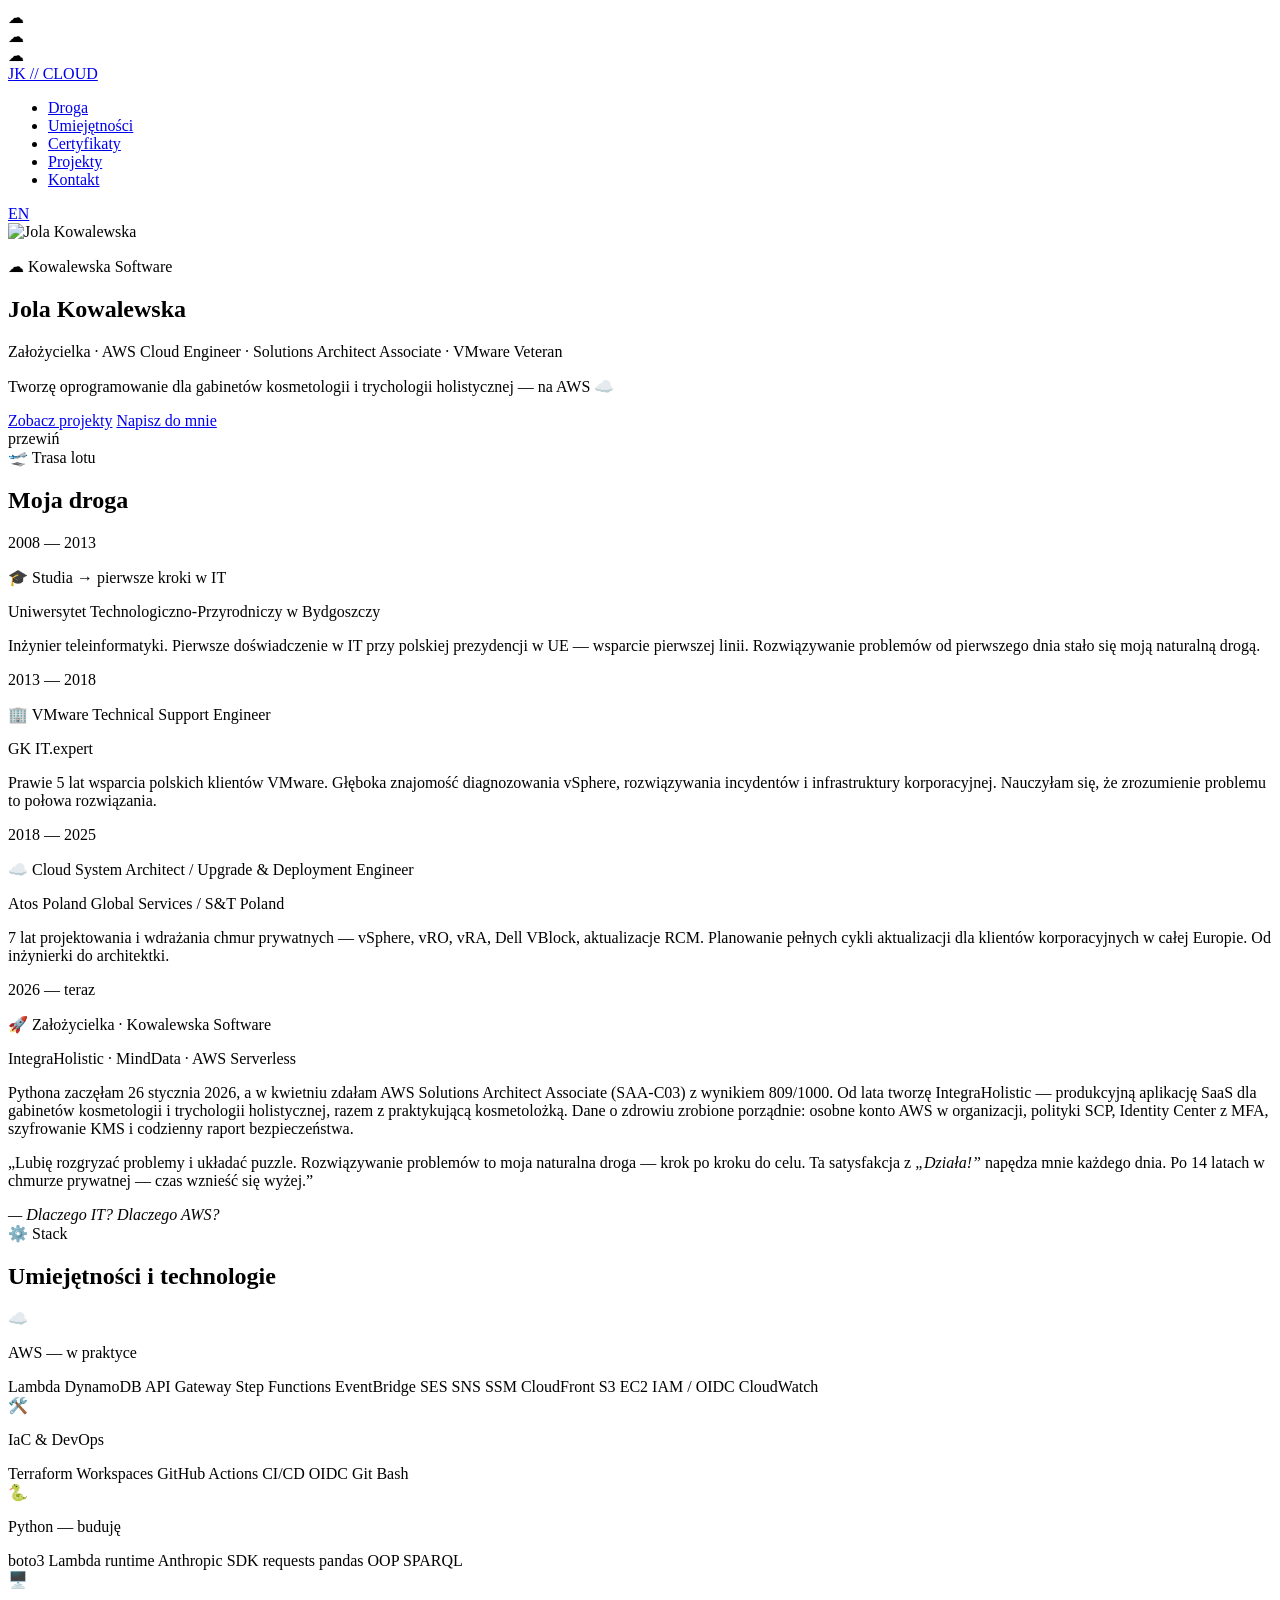
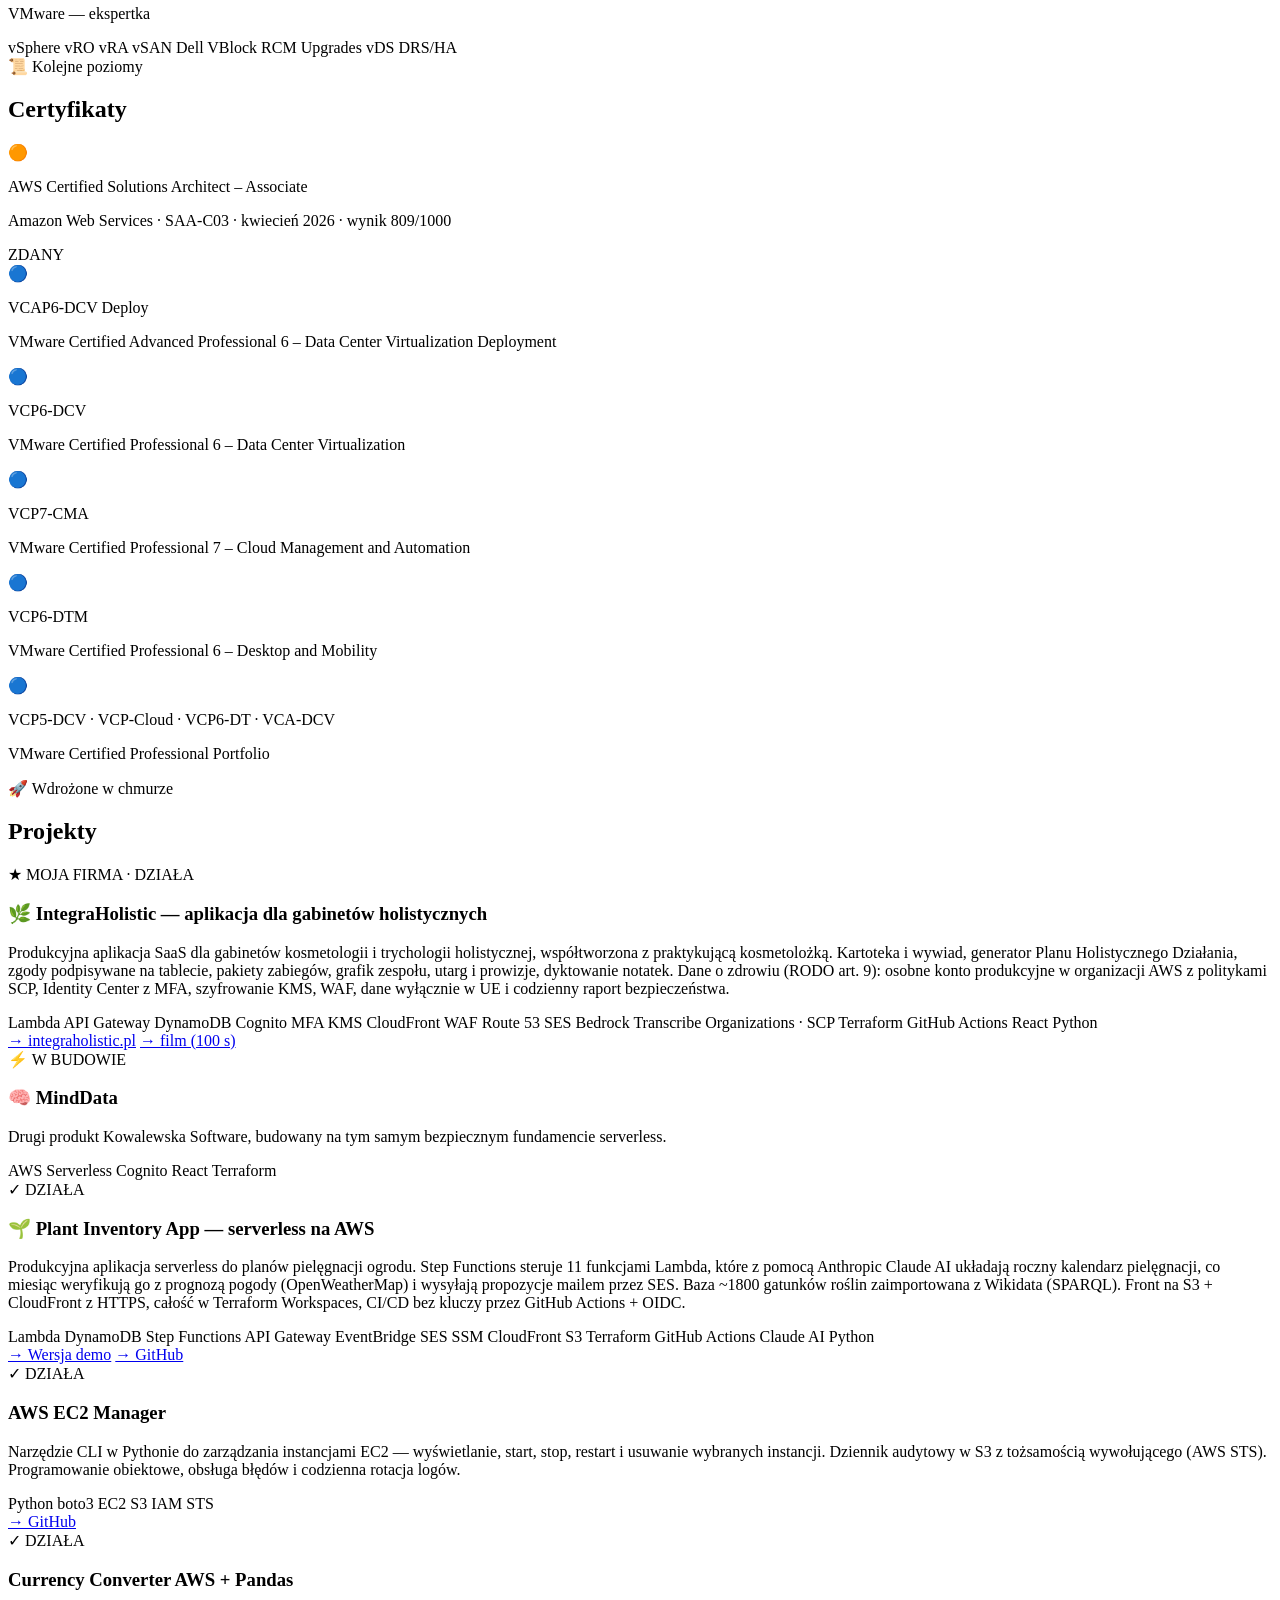
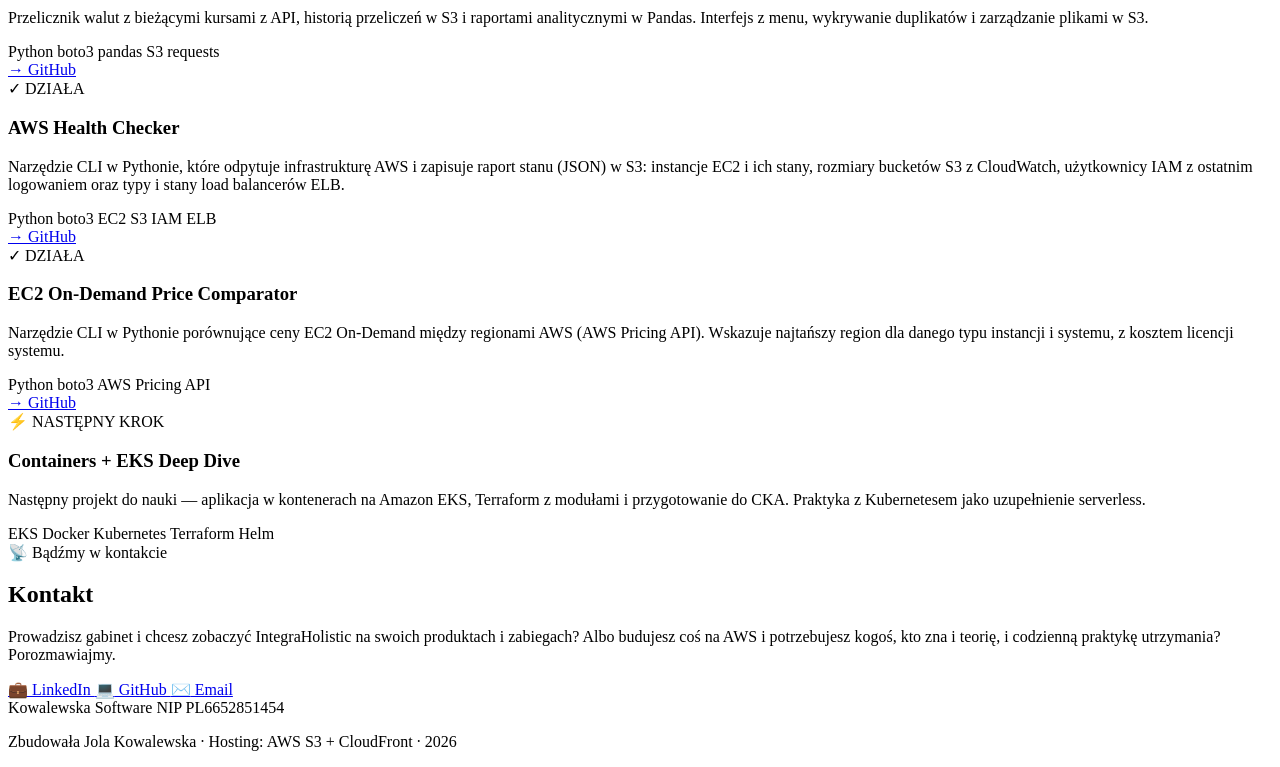
==== commit e32e8065: "feat: portfolio po polsku i angielsku, przekaz założycielki Kowalewska Software - PL pod /, EN pod /" ====
--- a/website/index.html
+++ b/website/index.html
@@ -1,464 +1,23 @@
 <!DOCTYPE html>
-<html lang="en">
+<html lang="pl">
 <head>
     <meta charset="UTF-8">
     <meta name="viewport" content="width=device-width, initial-scale=1.0">
-    <title>Jola Kowalewska — Cloud Engineer</title>
-
-    <!-- ===== FONTY ===== -->
-    <link rel="preconnect" href="https://fonts.googleapis.com">
-    <link href="https://fonts.googleapis.com/css2?family=Space+Mono:wght@400;700&family=DM+Sans:ital,wght@0,300;0,400;0,500;0,700;1,300&display=swap" rel="stylesheet">
-
-    <style>
-        :root {
-            --sky-deep:    #0a1628;
-            --sky-mid:     #0f2447;
-            --sky-light:   #1a3a6b;
-            --cloud-white: #f0f6ff;
-            --cloud-mist:  #8badd4;
-            --aws-orange:  #ff9900;
-            --aws-glow:    rgba(255,153,0,0.15);
-            --vmware-teal: #5ba4cf;
-            --success:     #4caf93;
-
-            --font-display: 'Space Mono', monospace;
-            --font-body:    'DM Sans', sans-serif;
-
-            --radius: 12px;
-            --transition: 0.3s cubic-bezier(0.4, 0, 0.2, 1);
-        }
-
-        *, *::before, *::after { box-sizing: border-box; margin: 0; padding: 0; }
-        html { scroll-behavior: smooth; }
-        body {
-            font-family: var(--font-body);
-            background: var(--sky-deep);
-            color: var(--cloud-white);
-            line-height: 1.7;
-            overflow-x: hidden;
-        }
-
-        .bg-stars {
-            position: fixed; inset: 0; pointer-events: none; z-index: 0;
-            background:
-                radial-gradient(ellipse at 20% 50%, rgba(91,164,207,0.08) 0%, transparent 60%),
-                radial-gradient(ellipse at 80% 20%, rgba(255,153,0,0.06) 0%, transparent 50%),
-                radial-gradient(ellipse at 50% 80%, rgba(26,58,107,0.4) 0%, transparent 60%);
-        }
-
-        .cloud-bg {
-            position: fixed; pointer-events: none; z-index: 0; opacity: 0.04;
-            font-size: clamp(80px, 15vw, 180px);
-            animation: floatCloud linear infinite;
-            user-select: none;
-        }
-        .cloud-bg:nth-child(1) { top: 10%; left: -10%; animation-duration: 35s; font-size: 120px; }
-        .cloud-bg:nth-child(2) { top: 40%; left: -15%; animation-duration: 50s; animation-delay: -15s; font-size: 90px; }
-        .cloud-bg:nth-child(3) { top: 70%; left: -10%; animation-duration: 42s; animation-delay: -8s; font-size: 150px; }
-
-        @keyframes floatCloud {
-            from { transform: translateX(-200px); }
-            to   { transform: translateX(110vw); }
-        }
-
-        nav {
-            position: fixed; top: 0; left: 0; right: 0; z-index: 100;
-            padding: 1rem 2rem;
-            display: flex; justify-content: space-between; align-items: center;
-            background: rgba(10, 22, 40, 0.85);
-            backdrop-filter: blur(12px);
-            border-bottom: 1px solid rgba(91,164,207,0.15);
-        }
-        .nav-logo {
-            font-family: var(--font-display);
-            font-size: 0.85rem;
-            color: var(--aws-orange);
-            letter-spacing: 0.1em;
-            text-decoration: none;
-        }
-        .nav-links { display: flex; gap: 2rem; list-style: none; }
-        .nav-links a {
-            color: var(--cloud-mist);
-            text-decoration: none;
-            font-size: 0.85rem;
-            font-weight: 500;
-            letter-spacing: 0.05em;
-            transition: color var(--transition);
-        }
-        .nav-links a:hover { color: var(--aws-orange); }
-
-        .hero {
-            position: relative; z-index: 1;
-            min-height: 100vh;
-            display: flex; flex-direction: column; justify-content: center; align-items: center;
-            text-align: center;
-            padding: 8rem 2rem 4rem;
-        }
-        .hero-avatar {
-            width: 160px; height: 160px;
-            border-radius: 50%;
-            object-fit: cover;
-            border: 3px solid var(--aws-orange);
-            box-shadow:
-                0 0 0 6px rgba(255,153,0,0.1),
-                0 0 40px rgba(255,153,0,0.2),
-                0 0 80px rgba(91,164,207,0.15);
-            margin-bottom: 2rem;
-            animation: avatarPulse 4s ease-in-out infinite;
-        }
-        @keyframes avatarPulse {
-            0%, 100% { box-shadow: 0 0 0 6px rgba(255,153,0,0.1), 0 0 40px rgba(255,153,0,0.2), 0 0 80px rgba(91,164,207,0.15); }
-            50%       { box-shadow: 0 0 0 10px rgba(255,153,0,0.15), 0 0 60px rgba(255,153,0,0.3), 0 0 100px rgba(91,164,207,0.25); }
-        }
-        .hero-label {
-            font-family: var(--font-display);
-            font-size: 0.75rem;
-            letter-spacing: 0.3em;
-            color: var(--aws-orange);
-            text-transform: uppercase;
-            margin-bottom: 1rem;
-            opacity: 0;
-            animation: fadeUp 0.8s ease forwards 0.2s;
-        }
-        .hero-name {
-            font-family: var(--font-display);
-            font-size: clamp(2.5rem, 6vw, 4.5rem);
-            font-weight: 700;
-            line-height: 1.1;
-            margin-bottom: 0.5rem;
-            opacity: 0;
-            animation: fadeUp 0.8s ease forwards 0.4s;
-        }
-        .hero-name span { color: var(--aws-orange); }
-        .hero-title {
-            font-size: 1.1rem;
-            color: var(--cloud-mist);
-            font-weight: 300;
-            margin-bottom: 1.5rem;
-            opacity: 0;
-            animation: fadeUp 0.8s ease forwards 0.6s;
-        }
-        .hero-tagline {
-            font-family: var(--font-display);
-            font-size: clamp(1rem, 2.5vw, 1.3rem);
-            color: var(--vmware-teal);
-            margin-bottom: 3rem;
-            opacity: 0;
-            animation: fadeUp 0.8s ease forwards 0.8s;
-        }
-        .hero-cta {
-            display: flex; gap: 1rem; flex-wrap: wrap; justify-content: center;
-            opacity: 0;
-            animation: fadeUp 0.8s ease forwards 1s;
-        }
-        .btn {
-            padding: 0.75rem 2rem;
-            border-radius: var(--radius);
-            font-family: var(--font-display);
-            font-size: 0.8rem;
-            letter-spacing: 0.1em;
-            text-decoration: none;
-            font-weight: 700;
-            transition: all var(--transition);
-            cursor: pointer; border: none;
-        }
-        .btn-primary { background: var(--aws-orange); color: var(--sky-deep); }
-        .btn-primary:hover { background: #ffb133; transform: translateY(-2px); box-shadow: 0 8px 25px rgba(255,153,0,0.3); }
-        .btn-outline { background: transparent; color: var(--cloud-white); border: 1px solid rgba(255,255,255,0.2); }
-        .btn-outline:hover { border-color: var(--aws-orange); color: var(--aws-orange); transform: translateY(-2px); }
-
-        .scroll-hint {
-            position: absolute; bottom: 2rem; left: 50%; transform: translateX(-50%);
-            display: flex; flex-direction: column; align-items: center; gap: 0.5rem;
-            color: var(--cloud-mist);
-            font-size: 0.75rem;
-            opacity: 0;
-            animation: fadeUp 1s ease forwards 1.5s;
-        }
-        .scroll-arrow {
-            width: 1px; height: 40px;
-            background: linear-gradient(to bottom, var(--aws-orange), transparent);
-            animation: scrollBounce 2s ease-in-out infinite;
-        }
-        @keyframes scrollBounce {
-            0%, 100% { transform: scaleY(1); opacity: 1; }
-            50%       { transform: scaleY(0.6); opacity: 0.5; }
-        }
-
-        section { position: relative; z-index: 1; padding: 6rem 2rem; }
-        .container { max-width: 1100px; margin: 0 auto; }
-        .section-header { margin-bottom: 4rem; }
-        .section-label {
-            font-family: var(--font-display);
-            font-size: 0.7rem;
-            letter-spacing: 0.3em;
-            color: var(--aws-orange);
-            text-transform: uppercase;
-            margin-bottom: 0.75rem;
-            display: block;
-        }
-        .section-title {
-            font-family: var(--font-display);
-            font-size: clamp(1.8rem, 4vw, 2.8rem);
-            font-weight: 700;
-            line-height: 1.2;
-        }
-        .section-divider {
-            width: 60px; height: 3px;
-            background: var(--aws-orange);
-            margin-top: 1rem;
-            border-radius: 2px;
-        }
-
-        .journey { background: var(--sky-mid); }
-        .timeline { position: relative; padding-left: 2rem; }
-        .timeline::before {
-            content: ''; position: absolute; left: 0; top: 0; bottom: 0; width: 2px;
-            background: linear-gradient(to bottom, var(--aws-orange), var(--vmware-teal), var(--aws-orange));
-        }
-        .timeline-item {
-            position: relative; margin-bottom: 3rem; padding-left: 2rem;
-            opacity: 0; transform: translateX(-20px);
-            transition: all 0.6s ease;
-        }
-        .timeline-item.visible { opacity: 1; transform: translateX(0); }
-        .timeline-dot {
-            position: absolute; left: -2.45rem; top: 0.3rem;
-            width: 14px; height: 14px;
-            border-radius: 50%;
-            border: 2px solid var(--aws-orange);
-            background: var(--sky-deep);
-        }
-        .timeline-dot.active {
-            background: var(--aws-orange);
-            box-shadow: 0 0 15px rgba(255,153,0,0.5);
-        }
-        .timeline-year {
-            font-family: var(--font-display);
-            font-size: 0.7rem;
-            color: var(--aws-orange);
-            letter-spacing: 0.2em;
-            margin-bottom: 0.25rem;
-        }
-        .timeline-role { font-size: 1.1rem; font-weight: 700; color: var(--cloud-white); margin-bottom: 0.25rem; }
-        .timeline-company { font-size: 0.9rem; color: var(--vmware-teal); margin-bottom: 0.5rem; }
-        .timeline-desc { font-size: 0.9rem; color: var(--cloud-mist); line-height: 1.6; }
-
-        .motivation-card {
-            margin-top: 4rem; padding: 2.5rem;
-            background: rgba(255,153,0,0.05);
-            border: 1px solid rgba(255,153,0,0.2);
-            border-radius: var(--radius);
-            border-left: 4px solid var(--aws-orange);
-        }
-        .motivation-card p { font-size: 1.05rem; color: var(--cloud-white); font-style: italic; line-height: 1.8; }
-        .motivation-card cite {
-            display: block; margin-top: 1rem;
-            font-size: 0.85rem; color: var(--aws-orange);
-            font-style: normal;
-            font-family: var(--font-display);
-        }
-
-        .skills-grid { display: grid; grid-template-columns: repeat(auto-fit, minmax(300px, 1fr)); gap: 1.5rem; }
-        .skill-card {
-            background: var(--sky-mid);
-            border: 1px solid rgba(91,164,207,0.15);
-            border-radius: var(--radius);
-            padding: 2rem;
-            transition: all var(--transition);
-        }
-        .skill-card:hover { border-color: var(--aws-orange); transform: translateY(-4px); box-shadow: 0 12px 30px rgba(0,0,0,0.3); }
-        .skill-card-icon { font-size: 2rem; margin-bottom: 1rem; }
-        .skill-card-title {
-            font-family: var(--font-display);
-            font-size: 0.85rem;
-            letter-spacing: 0.1em;
-            color: var(--aws-orange);
-            margin-bottom: 1rem;
-            text-transform: uppercase;
-        }
-        .skill-tags { display: flex; flex-wrap: wrap; gap: 0.5rem; }
-        .skill-tag {
-            padding: 0.3rem 0.8rem;
-            background: rgba(91,164,207,0.1);
-            border: 1px solid rgba(91,164,207,0.2);
-            border-radius: 20px;
-            font-size: 0.8rem;
-            color: var(--cloud-mist);
-            transition: all var(--transition);
-        }
-        .skill-tag:hover { background: var(--aws-glow); border-color: var(--aws-orange); color: var(--aws-orange); }
-        .skill-tag.highlight { background: var(--aws-glow); border-color: rgba(255,153,0,0.3); color: var(--aws-orange); }
-
-        .certs { background: var(--sky-mid); }
-        .certs-grid { display: grid; grid-template-columns: repeat(auto-fit, minmax(280px, 1fr)); gap: 1.5rem; }
-        .cert-card {
-            background: var(--sky-deep);
-            border: 1px solid rgba(91,164,207,0.15);
-            border-radius: var(--radius);
-            padding: 1.5rem;
-            display: flex; align-items: flex-start; gap: 1rem;
-            transition: all var(--transition);
-        }
-        .cert-card:hover { border-color: var(--aws-orange); transform: translateY(-3px); }
-        .cert-card.highlight { border-color: rgba(255,153,0,0.4); background: rgba(255,153,0,0.04); }
-        .cert-icon { font-size: 1.5rem; flex-shrink: 0; }
-        .cert-name { font-size: 0.9rem; font-weight: 600; color: var(--cloud-white); margin-bottom: 0.25rem; line-height: 1.4; }
-        .cert-vendor { font-size: 0.75rem; color: var(--cloud-mist); }
-        .cert-badge {
-            display: inline-block; margin-top: 0.5rem;
-            padding: 0.15rem 0.6rem;
-            background: var(--aws-glow);
-            border: 1px solid rgba(255,153,0,0.3);
-            border-radius: 10px;
-            font-size: 0.7rem;
-            color: var(--aws-orange);
-            font-family: var(--font-display);
-        }
-
-        .projects-grid { display: grid; grid-template-columns: repeat(auto-fit, minmax(340px, 1fr)); gap: 2rem; }
-        .project-card {
-            background: var(--sky-mid);
-            border: 1px solid rgba(91,164,207,0.15);
-            border-radius: var(--radius);
-            padding: 2rem;
-            transition: all var(--transition);
-            position: relative;
-            overflow: hidden;
-        }
-        .project-card::before {
-            content: '☁'; position: absolute; right: -10px; top: -10px;
-            font-size: 80px; opacity: 0.04;
-            transition: all var(--transition);
-        }
-        .project-card.featured {
-            border-color: rgba(255,153,0,0.4);
-            background: linear-gradient(135deg, var(--sky-mid), rgba(255,153,0,0.03));
-            grid-column: span 2;
-        }
-        .project-card:hover { border-color: var(--aws-orange); transform: translateY(-6px); box-shadow: 0 20px 40px rgba(0,0,0,0.4); }
-        .project-card:hover::before { opacity: 0.08; }
-        .project-status {
-            display: inline-block;
-            padding: 0.25rem 0.75rem;
-            border-radius: 20px;
-            font-size: 0.7rem;
-            font-family: var(--font-display);
-            letter-spacing: 0.1em;
-            margin-bottom: 1rem;
-        }
-        .project-status.live { background: rgba(76,175,147,0.15); color: var(--success); border: 1px solid rgba(76,175,147,0.3); }
-        .project-status.wip { background: var(--aws-glow); color: var(--aws-orange); border: 1px solid rgba(255,153,0,0.3); }
-        .project-status.featured { background: var(--aws-glow); color: var(--aws-orange); border: 1px solid var(--aws-orange); }
-        .project-title { font-family: var(--font-display); font-size: 1.1rem; color: var(--cloud-white); margin-bottom: 0.75rem; }
-        .project-desc { font-size: 0.9rem; color: var(--cloud-mist); line-height: 1.6; margin-bottom: 1.5rem; }
-        .project-tech { display: flex; flex-wrap: wrap; gap: 0.4rem; margin-bottom: 1.5rem; }
-        .project-tech span {
-            padding: 0.2rem 0.6rem;
-            background: rgba(255,153,0,0.08);
-            border: 1px solid rgba(255,153,0,0.2);
-            border-radius: 6px;
-            font-size: 0.75rem;
-            color: var(--aws-orange);
-            font-family: var(--font-display);
-        }
-        .project-links { display: flex; gap: 1rem; flex-wrap: wrap; }
-        .project-link {
-            font-size: 0.8rem;
-            color: var(--vmware-teal);
-            text-decoration: none;
-            font-family: var(--font-display);
-            letter-spacing: 0.05em;
-            transition: color var(--transition);
-        }
-        .project-link:hover { color: var(--aws-orange); }
-        .project-link.primary { color: var(--aws-orange); }
-        .project-link.primary:hover { color: var(--cloud-white); }
-
-        .contact { background: var(--sky-mid); text-align: center; }
-        .contact-intro {
-            max-width: 600px; margin: 0 auto 3rem;
-            font-size: 1.05rem;
-            color: var(--cloud-mist);
-            line-height: 1.8;
-        }
-        .contact-links {
-            display: flex; justify-content: center; flex-wrap: wrap;
-            gap: 1.5rem;
-            margin-bottom: 4rem;
-        }
-        .contact-link {
-            display: flex; align-items: center; gap: 0.75rem;
-            padding: 1rem 2rem;
-            background: var(--sky-deep);
-            border: 1px solid rgba(91,164,207,0.2);
-            border-radius: var(--radius);
-            text-decoration: none;
-            color: var(--cloud-white);
-            font-weight: 500;
-            transition: all var(--transition);
-            min-width: 200px;
-            justify-content: center;
-        }
-        .contact-link:hover {
-            border-color: var(--aws-orange);
-            color: var(--aws-orange);
-            transform: translateY(-3px);
-            box-shadow: 0 10px 25px rgba(0,0,0,0.3);
-        }
-        .contact-link-icon { font-size: 1.2rem; }
-        .open-to-work {
-            display: inline-flex; align-items: center; gap: 0.5rem;
-            padding: 0.5rem 1.5rem;
-            background: rgba(76,175,147,0.1);
-            border: 1px solid rgba(76,175,147,0.3);
-            border-radius: 30px;
-            color: var(--success);
-            font-size: 0.85rem;
-            font-family: var(--font-display);
-            letter-spacing: 0.05em;
-        }
-        .open-to-work::before {
-            content: ''; width: 8px; height: 8px;
-            background: var(--success);
-            border-radius: 50%;
-            animation: blink 2s ease-in-out infinite;
-        }
-        @keyframes blink {
-            0%, 100% { opacity: 1; }
-            50%       { opacity: 0.3; }
-        }
-
-        footer {
-            position: relative; z-index: 1;
-            text-align: center; padding: 2rem;
-            border-top: 1px solid rgba(91,164,207,0.1);
-            color: var(--cloud-mist);
-            font-size: 0.8rem;
-            font-family: var(--font-display);
-        }
-        footer span { color: var(--aws-orange); }
-
-        @keyframes fadeUp {
-            from { opacity: 0; transform: translateY(20px); }
-            to   { opacity: 1; transform: translateY(0); }
-        }
-        .fade-in { opacity: 0; transform: translateY(20px); transition: opacity 0.6s ease, transform 0.6s ease; }
-        .fade-in.visible { opacity: 1; transform: translateY(0); }
-
-        @media (max-width: 768px) {
-            nav { padding: 1rem; }
-            .nav-links { gap: 1rem; }
-            .nav-links a { font-size: 0.75rem; }
-            section { padding: 4rem 1.25rem; }
-            .timeline { padding-left: 1.5rem; }
-            .timeline-item { padding-left: 1.5rem; }
-            .timeline-dot { left: -1.95rem; }
-            .projects-grid { grid-template-columns: 1fr; }
-            .project-card.featured { grid-column: span 1; }
-            .contact-links { flex-direction: column; align-items: center; }
-        }
-    </style>
+    <title>Jola Kowalewska — założycielka Kowalewska Software · AWS Cloud Engineer</title>
+    <meta name="description" content="Tworzę IntegraHolistic — aplikację dla gabinetów kosmetologii i trychologii holistycznej — na AWS. 14 lat w chmurze prywatnej, AWS Solutions Architect Associate.">
+    <link rel="canonical" href="https://kowalewskasoftware.pl/">
+    <link rel="alternate" hreflang="pl" href="https://kowalewskasoftware.pl/">
+    <link rel="alternate" hreflang="en" href="https://kowalewskasoftware.pl/en/">
+    <link rel="alternate" hreflang="x-default" href="https://kowalewskasoftware.pl/">
+    <meta property="og:type" content="website">
+    <meta property="og:url" content="https://kowalewskasoftware.pl/">
+    <meta property="og:title" content="Jola Kowalewska — założycielka Kowalewska Software · AWS Cloud Engineer">
+    <meta property="og:description" content="Tworzę IntegraHolistic — aplikację dla gabinetów kosmetologii i trychologii holistycznej — na AWS. 14 lat w chmurze prywatnej, AWS Solutions Architect Associate.">
+    <meta property="og:image" content="https://kowalewskasoftware.pl/photo.jpg">
+    <link rel="icon" href="data:image/svg+xml,%3Csvg xmlns='http://www.w3.org/2000/svg' viewBox='0 0 100 100'%3E%3Ctext y='.9em' font-size='90'%3E☁%3C/text%3E%3C/svg%3E">
+    <link rel="preload" href="/assets/fonts/space-mono-latin-700-normal.woff2" as="font" type="font/woff2" crossorigin>
+    <link rel="stylesheet" href="/assets/styles.css">
+    <script src="/assets/site.js" defer></script>
 </head>
 <body>
 
@@ -470,29 +29,30 @@
     <nav>
         <a href="#hero" class="nav-logo">JK // CLOUD</a>
         <ul class="nav-links">
-            <li><a href="#journey">Journey</a></li>
-            <li><a href="#skills">Skills</a></li>
-            <li><a href="#certs">Certs</a></li>
-            <li><a href="#projects">Projects</a></li>
-            <li><a href="#contact">Contact</a></li>
+            <li><a href="#journey">Droga</a></li>
+            <li><a href="#skills">Umiejętności</a></li>
+            <li><a href="#certs">Certyfikaty</a></li>
+            <li><a href="#projects">Projekty</a></li>
+            <li><a href="#contact">Kontakt</a></li>
         </ul>
+        <a href="/en/" class="lang-switch" hreflang="en" lang="en">EN</a>
     </nav>
 
     <section id="hero" class="hero">
-        <img src="photo.jpg" alt="Jola Kowalewska" class="hero-avatar">
-
-        <p class="hero-label">☁ Above the Clouds</p>
+        <img src="/photo.jpg" width="200" height="200" alt="Jola Kowalewska" class="hero-avatar">
+
+        <p class="hero-label">☁ Kowalewska Software</p>
         <h1 class="hero-name">Jola <span>Kowalewska</span></h1>
-        <p class="hero-title">Cloud Engineer · AWS Certified · Python Developer · VMware Veteran</p>
-        <p class="hero-tagline">From VMware to AWS Serverless ☁️</p>
+        <p class="hero-title">Założycielka · AWS Cloud Engineer · Solutions Architect Associate · VMware Veteran</p>
+        <p class="hero-tagline">Tworzę oprogramowanie dla gabinetów kosmetologii i trychologii holistycznej — na AWS ☁️</p>
 
         <div class="hero-cta">
-            <a href="#projects" class="btn btn-primary">View Projects</a>
-            <a href="#contact" class="btn btn-outline">Let's Connect</a>
+            <a href="#projects" class="btn btn-primary">Zobacz projekty</a>
+            <a href="#contact" class="btn btn-outline">Napisz do mnie</a>
         </div>
 
         <div class="scroll-hint">
-            <span>scroll</span>
+            <span>przewiń</span>
             <div class="scroll-arrow"></div>
         </div>
     </section>
@@ -500,8 +60,8 @@
     <section id="journey" class="journey">
         <div class="container">
             <div class="section-header fade-in">
-                <span class="section-label">🛫 Flight Path</span>
-                <h2 class="section-title">My Journey</h2>
+                <span class="section-label">🛫 Trasa lotu</span>
+                <h2 class="section-title">Moja droga</h2>
                 <div class="section-divider"></div>
             </div>
 
@@ -510,11 +70,11 @@
                 <div class="timeline-item">
                     <div class="timeline-dot"></div>
                     <p class="timeline-year">2008 — 2013</p>
-                    <p class="timeline-role">🎓 Student → First Steps in IT</p>
-                    <p class="timeline-company">University of Technology and Life Sciences, Bydgoszcz</p>
+                    <p class="timeline-role">🎓 Studia → pierwsze kroki w IT</p>
+                    <p class="timeline-company">Uniwersytet Technologiczno-Przyrodniczy w Bydgoszczy</p>
                     <p class="timeline-desc">
-                        BSc in Data Communications. First IT experience during Polish EU Presidency — first-line support.
-                        Troubleshooting became my natural path from day one.
+                        Inżynier teleinformatyki. Pierwsze doświadczenie w IT przy polskiej prezydencji w UE — wsparcie pierwszej linii.
+                        Rozwiązywanie problemów od pierwszego dnia stało się moją naturalną drogą.
                     </p>
                 </div>
 
@@ -524,9 +84,9 @@
                     <p class="timeline-role">🏢 VMware Technical Support Engineer</p>
                     <p class="timeline-company">GK IT.expert</p>
                     <p class="timeline-desc">
-                        Nearly 5 years supporting Polish VMware clients. Deep expertise in vSphere troubleshooting,
-                        incident resolution, and enterprise infrastructure. Learned that understanding the problem
-                        is half the solution.
+                        Prawie 5 lat wsparcia polskich klientów VMware. Głęboka znajomość diagnozowania vSphere,
+                        rozwiązywania incydentów i infrastruktury korporacyjnej. Nauczyłam się, że zrozumienie
+                        problemu to połowa rozwiązania.
                     </p>
                 </div>
 
@@ -536,22 +96,23 @@
                     <p class="timeline-role">☁️ Cloud System Architect / Upgrade & Deployment Engineer</p>
                     <p class="timeline-company">Atos Poland Global Services / S&T Poland</p>
                     <p class="timeline-desc">
-                        7 years designing and executing private cloud deployments — vSphere, vRO, vRA, Dell VBlock, RCM upgrades.
-                        Planning full-scale upgrade cycles for enterprise clients across Europe.
-                        From engineer to architect.
+                        7 lat projektowania i wdrażania chmur prywatnych — vSphere, vRO, vRA, Dell VBlock, aktualizacje RCM.
+                        Planowanie pełnych cykli aktualizacji dla klientów korporacyjnych w całej Europie.
+                        Od inżynierki do architektki.
                     </p>
                 </div>
 
                 <div class="timeline-item">
                     <div class="timeline-dot active"></div>
-                    <p class="timeline-year">2026 — Now</p>
-                    <p class="timeline-role">🚀 AWS Cloud Engineer · Serverless · IaC</p>
-                    <p class="timeline-company">Self-directed learning · Open to new role</p>
+                    <p class="timeline-year">2026 — teraz</p>
+                    <p class="timeline-role">🚀 Założycielka · Kowalewska Software</p>
+                    <p class="timeline-company">IntegraHolistic · MindData · AWS Serverless</p>
                     <p class="timeline-desc">
-                        Started Python on January 26, 2026. Passed AWS Solutions Architect Associate (SAA-C03)
-                        in April with 809/1000. Building production-grade serverless apps with Lambda, DynamoDB,
-                        Step Functions, Terraform Workspaces and GitHub Actions CI/CD.
-                        The destination: Cloud / DevOps Engineer in public cloud.
+                        Pythona zaczęłam 26 stycznia 2026, a w kwietniu zdałam AWS Solutions Architect Associate (SAA-C03)
+                        z wynikiem 809/1000. Od lata tworzę IntegraHolistic — produkcyjną aplikację SaaS
+                        dla gabinetów kosmetologii i trychologii holistycznej, razem z praktykującą kosmetolożką.
+                        Dane o zdrowiu zrobione porządnie: osobne konto AWS w organizacji, polityki SCP,
+                        Identity Center z MFA, szyfrowanie KMS i codzienny raport bezpieczeństwa.
                     </p>
                 </div>
 
@@ -559,11 +120,11 @@
 
             <div class="motivation-card fade-in">
                 <p>
-                    "I like to crack problems and put together puzzles.
-                    Troubleshooting is my natural path — step by step to the solution.
-                    That satisfaction of <em>'It works!'</em> drives me every day.
-                    After 14 years in private cloud — it's time to rise higher."</p>
-                <cite>— Why IT? Why AWS?</cite>
+                    „Lubię rozgryzać problemy i układać puzzle.
+                    Rozwiązywanie problemów to moja naturalna droga — krok po kroku do celu.
+                    Ta satysfakcja z <em>„Działa!”</em> napędza mnie każdego dnia.
+                    Po 14 latach w chmurze prywatnej — czas wznieść się wyżej.”</p>
+                <cite>— Dlaczego IT? Dlaczego AWS?</cite>
             </div>
 
         </div>
@@ -573,7 +134,7 @@
         <div class="container">
             <div class="section-header fade-in">
                 <span class="section-label">⚙️ Stack</span>
-                <h2 class="section-title">Skills & Technologies</h2>
+                <h2 class="section-title">Umiejętności i technologie</h2>
                 <div class="section-divider"></div>
             </div>
 
@@ -581,7 +142,7 @@
 
                 <div class="skill-card fade-in">
                     <div class="skill-card-icon">☁️</div>
-                    <p class="skill-card-title">AWS — Hands-on</p>
+                    <p class="skill-card-title">AWS — w praktyce</p>
                     <div class="skill-tags">
                         <span class="skill-tag highlight">Lambda</span>
                         <span class="skill-tag highlight">DynamoDB</span>
@@ -615,7 +176,7 @@
 
                 <div class="skill-card fade-in">
                     <div class="skill-card-icon">🐍</div>
-                    <p class="skill-card-title">Python — Building</p>
+                    <p class="skill-card-title">Python — buduję</p>
                     <div class="skill-tags">
                         <span class="skill-tag highlight">boto3</span>
                         <span class="skill-tag highlight">Lambda runtime</span>
@@ -629,7 +190,7 @@
 
                 <div class="skill-card fade-in">
                     <div class="skill-card-icon">🖥️</div>
-                    <p class="skill-card-title">VMware — Expert</p>
+                    <p class="skill-card-title">VMware — ekspertka</p>
                     <div class="skill-tags">
                         <span class="skill-tag highlight">vSphere</span>
                         <span class="skill-tag highlight">vRO</span>
@@ -649,8 +210,8 @@
     <section id="certs" class="certs">
         <div class="container">
             <div class="section-header fade-in">
-                <span class="section-label">📜 Leveling Up</span>
-                <h2 class="section-title">Certifications</h2>
+                <span class="section-label">📜 Kolejne poziomy</span>
+                <h2 class="section-title">Certyfikaty</h2>
                 <div class="section-divider"></div>
             </div>
 
@@ -660,8 +221,8 @@
                     <div class="cert-icon">🟠</div>
                     <div>
                         <p class="cert-name">AWS Certified Solutions Architect – Associate</p>
-                        <p class="cert-vendor">Amazon Web Services · SAA-C03 · April 2026 · Score 809/1000</p>
-                        <span class="cert-badge">PASSED</span>
+                        <p class="cert-vendor">Amazon Web Services · SAA-C03 · kwiecień 2026 · wynik 809/1000</p>
+                        <span class="cert-badge">ZDANY</span>
                     </div>
                 </div>
 
@@ -712,24 +273,70 @@
     <section id="projects">
         <div class="container">
             <div class="section-header fade-in">
-                <span class="section-label">🚀 Deployed in the Cloud</span>
-                <h2 class="section-title">Projects</h2>
+                <span class="section-label">🚀 Wdrożone w chmurze</span>
+                <h2 class="section-title">Projekty</h2>
                 <div class="section-divider"></div>
             </div>
 
             <div class="projects-grid">
 
                 <div class="project-card featured fade-in">
-                    <span class="project-status featured">★ FEATURED · LIVE</span>
-                    <h3 class="project-title">🌱 Plant Inventory App — Serverless on AWS</h3>
-                    <p class="project-desc">
-                        Production-grade serverless application for managing garden care plans.
-                        Step Functions orchestrates 11 Lambdas to generate yearly care schedules using
-                        Anthropic Claude AI, then verifies them monthly against weather forecasts via
-                        OpenWeatherMap and sends HTML email proposals through SES.
-                        Plant database (~1800 species) imported from Wikidata SPARQL.
-                        Frontend hosted on S3 + CloudFront with HTTPS. Full IaC with Terraform Workspaces
-                        and zero-keys CI/CD via GitHub Actions + OIDC.
+                    <span class="project-status featured">★ MOJA FIRMA · DZIAŁA</span>
+                    <h3 class="project-title">🌿 IntegraHolistic — aplikacja dla gabinetów holistycznych</h3>
+                    <p class="project-desc">
+                        Produkcyjna aplikacja SaaS dla gabinetów kosmetologii i trychologii holistycznej, współtworzona
+                        z praktykującą kosmetolożką. Kartoteka i wywiad, generator Planu Holistycznego Działania, zgody
+                        podpisywane na tablecie, pakiety zabiegów, grafik zespołu, utarg i prowizje, dyktowanie notatek.
+                        Dane o zdrowiu (RODO art. 9): osobne konto produkcyjne w organizacji AWS z politykami SCP,
+                        Identity Center z MFA, szyfrowanie KMS, WAF, dane wyłącznie w UE i codzienny raport bezpieczeństwa.
+                    </p>
+                    <div class="project-tech">
+                        <span>Lambda</span>
+                        <span>API Gateway</span>
+                        <span>DynamoDB</span>
+                        <span>Cognito MFA</span>
+                        <span>KMS</span>
+                        <span>CloudFront</span>
+                        <span>WAF</span>
+                        <span>Route 53</span>
+                        <span>SES</span>
+                        <span>Bedrock</span>
+                        <span>Transcribe</span>
+                        <span>Organizations · SCP</span>
+                        <span>Terraform</span>
+                        <span>GitHub Actions</span>
+                        <span>React</span>
+                        <span>Python</span>
+                    </div>
+                    <div class="project-links">
+                        <a href="https://integraholistic.pl" target="_blank" rel="noopener" class="project-link primary">→ integraholistic.pl</a>
+                        <a href="https://integraholistic.pl/#film" target="_blank" rel="noopener" class="project-link">→ film (100 s)</a>
+                    </div>
+                </div>
+
+                <div class="project-card fade-in">
+                    <span class="project-status wip">⚡ W BUDOWIE</span>
+                    <h3 class="project-title">🧠 MindData</h3>
+                    <p class="project-desc">
+                        Drugi produkt Kowalewska Software, budowany na tym samym bezpiecznym fundamencie serverless.
+                    </p>
+                    <div class="project-tech">
+                        <span>AWS Serverless</span>
+                        <span>Cognito</span>
+                        <span>React</span>
+                        <span>Terraform</span>
+                    </div>
+                </div>
+
+                <div class="project-card fade-in">
+                    <span class="project-status live">✓ DZIAŁA</span>
+                    <h3 class="project-title">🌱 Plant Inventory App — serverless na AWS</h3>
+                    <p class="project-desc">
+                        Produkcyjna aplikacja serverless do planów pielęgnacji ogrodu. Step Functions steruje
+                        11 funkcjami Lambda, które z pomocą Anthropic Claude AI układają roczny kalendarz pielęgnacji,
+                        co miesiąc weryfikują go z prognozą pogody (OpenWeatherMap) i wysyłają propozycje mailem przez SES.
+                        Baza ~1800 gatunków roślin zaimportowana z Wikidata (SPARQL). Front na S3 + CloudFront z HTTPS,
+                        całość w Terraform Workspaces, CI/CD bez kluczy przez GitHub Actions + OIDC.
                     </p>
                     <div class="project-tech">
                         <span>Lambda</span>
@@ -747,18 +354,18 @@
                         <span>Python</span>
                     </div>
                     <div class="project-links">
-                        <a href="https://d1izq5f0ackn63.cloudfront.net" target="_blank" class="project-link primary">→ Live Demo</a>
-                        <a href="https://github.com/jolanta-kowalewska/plant-inventory-app" target="_blank" class="project-link">→ GitHub</a>
-                    </div>
-                </div>
-
-                <div class="project-card fade-in">
-                    <span class="project-status live">✓ LIVE</span>
+                        <a href="https://d1izq5f0ackn63.cloudfront.net" target="_blank" rel="noopener" class="project-link primary">→ Wersja demo</a>
+                        <a href="https://github.com/jolanta-kowalewska/plant-inventory-app" target="_blank" rel="noopener" class="project-link">→ GitHub</a>
+                    </div>
+                </div>
+
+                <div class="project-card fade-in">
+                    <span class="project-status live">✓ DZIAŁA</span>
                     <h3 class="project-title">AWS EC2 Manager</h3>
                     <p class="project-desc">
-                        Python CLI tool for managing EC2 instances — list, start, stop, reboot and terminate
-                        with selective instance targeting. Includes audit logging to S3 with caller identity
-                        tracking via AWS STS. Built with OOP, error handling and daily log rotation.
+                        Narzędzie CLI w Pythonie do zarządzania instancjami EC2 — wyświetlanie, start, stop, restart i usuwanie
+                        wybranych instancji. Dziennik audytowy w S3 z tożsamością wywołującego (AWS STS).
+                        Programowanie obiektowe, obsługa błędów i codzienna rotacja logów.
                     </p>
                     <div class="project-tech">
                         <span>Python</span>
@@ -769,17 +376,16 @@
                         <span>STS</span>
                     </div>
                     <div class="project-links">
-                        <a href="https://github.com/jolanta-kowalewska/aws_EC2_manager" target="_blank" class="project-link">→ GitHub</a>
-                    </div>
-                </div>
-
-                <div class="project-card fade-in">
-                    <span class="project-status live">✓ LIVE</span>
+                        <a href="https://github.com/jolanta-kowalewska/aws_EC2_manager" target="_blank" rel="noopener" class="project-link">→ GitHub</a>
+                    </div>
+                </div>
+
+                <div class="project-card fade-in">
+                    <span class="project-status live">✓ DZIAŁA</span>
                     <h3 class="project-title">Currency Converter AWS + Pandas</h3>
                     <p class="project-desc">
-                        Full-featured currency converter with live exchange rates via API, conversion history
-                        stored in S3, and advanced Pandas analytics reports. Menu-driven CLI with duplicate
-                        detection and S3 file management.
+                        Przelicznik walut z bieżącymi kursami z API, historią przeliczeń w S3 i raportami
+                        analitycznymi w Pandas. Interfejs z menu, wykrywanie duplikatów i zarządzanie plikami w S3.
                     </p>
                     <div class="project-tech">
                         <span>Python</span>
@@ -789,17 +395,17 @@
                         <span>requests</span>
                     </div>
                     <div class="project-links">
-                        <a href="https://github.com/jolanta-kowalewska/currency-converter-aws-pandas" target="_blank" class="project-link">→ GitHub</a>
-                    </div>
-                </div>
-
-                <div class="project-card fade-in">
-                    <span class="project-status live">✓ LIVE</span>
+                        <a href="https://github.com/jolanta-kowalewska/currency-converter-aws-pandas" target="_blank" rel="noopener" class="project-link">→ GitHub</a>
+                    </div>
+                </div>
+
+                <div class="project-card fade-in">
+                    <span class="project-status live">✓ DZIAŁA</span>
                     <h3 class="project-title">AWS Health Checker</h3>
                     <p class="project-desc">
-                        Python CLI tool that queries AWS infrastructure and saves a JSON health report to S3.
-                        Checks: EC2 instance IDs and states, S3 bucket sizes via CloudWatch, IAM user count
-                        with last login, and ELB load balancer types and states.
+                        Narzędzie CLI w Pythonie, które odpytuje infrastrukturę AWS i zapisuje raport stanu (JSON) w S3:
+                        instancje EC2 i ich stany, rozmiary bucketów S3 z CloudWatch, użytkownicy IAM z ostatnim
+                        logowaniem oraz typy i stany load balancerów ELB.
                     </p>
                     <div class="project-tech">
                         <span>Python</span>
@@ -810,17 +416,16 @@
                         <span>ELB</span>
                     </div>
                     <div class="project-links">
-                        <a href="https://github.com/jolanta-kowalewska/AWS-SimpleHealthCheckTool" target="_blank" class="project-link">→ GitHub</a>
-                    </div>
-                </div>
-
-                <div class="project-card fade-in">
-                    <span class="project-status live">✓ LIVE</span>
+                        <a href="https://github.com/jolanta-kowalewska/AWS-SimpleHealthCheckTool" target="_blank" rel="noopener" class="project-link">→ GitHub</a>
+                    </div>
+                </div>
+
+                <div class="project-card fade-in">
+                    <span class="project-status live">✓ DZIAŁA</span>
                     <h3 class="project-title">EC2 On-Demand Price Comparator</h3>
                     <p class="project-desc">
-                        Python CLI tool that compares EC2 On-Demand prices across AWS regions using the
-                        AWS Pricing API. Highlights the cheapest region for any instance type and OS.
-                        Live prices reflect current On-Demand rates with OS license costs included.
+                        Narzędzie CLI w Pythonie porównujące ceny EC2 On-Demand między regionami AWS (AWS Pricing API).
+                        Wskazuje najtańszy region dla danego typu instancji i systemu, z kosztem licencji systemu.
                     </p>
                     <div class="project-tech">
                         <span>Python</span>
@@ -828,17 +433,16 @@
                         <span>AWS Pricing API</span>
                     </div>
                     <div class="project-links">
-                        <a href="https://github.com/jolanta-kowalewska/ec2-price-comparator" target="_blank" class="project-link">→ GitHub</a>
-                    </div>
-                </div>
-
-                <div class="project-card fade-in">
-                    <span class="project-status wip">⚡ COMING NEXT</span>
+                        <a href="https://github.com/jolanta-kowalewska/ec2-price-comparator" target="_blank" rel="noopener" class="project-link">→ GitHub</a>
+                    </div>
+                </div>
+
+                <div class="project-card fade-in">
+                    <span class="project-status wip">⚡ NASTĘPNY KROK</span>
                     <h3 class="project-title">Containers + EKS Deep Dive</h3>
                     <p class="project-desc">
-                        Next learning project — containerized application on Amazon EKS,
-                        deeper Terraform with modules, and CKA preparation.
-                        Building hands-on Kubernetes experience to complement serverless skills.
+                        Następny projekt do nauki — aplikacja w kontenerach na Amazon EKS, Terraform z modułami
+                        i przygotowanie do CKA. Praktyka z Kubernetesem jako uzupełnienie serverless.
                     </p>
                     <div class="project-tech">
                         <span>EKS</span>
@@ -856,57 +460,41 @@
     <section id="contact" class="contact">
         <div class="container">
             <div class="section-header fade-in">
-                <span class="section-label">📡 Let's Connect</span>
-                <h2 class="section-title">Get In Touch</h2>
-                <div class="section-divider" style="margin: 1rem auto 0;"></div>
+                <span class="section-label">📡 Bądźmy w kontakcie</span>
+                <h2 class="section-title">Kontakt</h2>
+                <div class="section-divider center"></div>
             </div>
 
             <p class="contact-intro fade-in">
-                I'm actively looking for a Cloud Engineer or DevOps Engineer role.
-                If you're building cloud infrastructure and need someone who understands
-                both the theory and the operational reality — let's talk.
+                Prowadzisz gabinet i chcesz zobaczyć IntegraHolistic na swoich produktach i zabiegach?
+                Albo budujesz coś na AWS i potrzebujesz kogoś, kto zna i teorię, i codzienną praktykę
+                utrzymania? Porozmawiajmy.
             </p>
 
             <div class="contact-links fade-in">
-                <a href="https://www.linkedin.com/in/jolanta-kowalewska-b1281799" target="_blank" class="contact-link">
+                <a href="https://www.linkedin.com/in/jolanta-kowalewska-b1281799" target="_blank" rel="noopener" class="contact-link">
                     <span class="contact-link-icon">💼</span>
                     LinkedIn
                 </a>
-                <a href="https://github.com/jolanta-kowalewska" target="_blank" class="contact-link">
+                <a href="https://github.com/jolanta-kowalewska" target="_blank" rel="noopener" class="contact-link">
                     <span class="contact-link-icon">💻</span>
                     GitHub
                 </a>
-                <a href="mailto:brzojr@gmail.com" class="contact-link">
+                <a href="mailto:kontakt@kowalewskasoftware.pl" class="contact-link">
                     <span class="contact-link-icon">✉️</span>
                     Email
                 </a>
             </div>
 
             <div class="fade-in">
-                <span class="open-to-work">Open to new opportunities</span>
+                <span class="open-to-work">Kowalewska Software</span>
+                <span class="company-id">NIP PL6652851454</span>
             </div>
         </div>
     </section>
 
     <footer>
-        <p>Built by <span>Jola Kowalewska</span> · Hosted on <span>AWS S3</span> · 2026</p>
+        <p>Zbudowała <span>Jola Kowalewska</span> · Hosting: <span>AWS S3 + CloudFront</span> · 2026</p>
     </footer>
-
-    <script>
-        const observer = new IntersectionObserver((entries) => {
-            entries.forEach((entry, i) => {
-                if (entry.isIntersecting) {
-                    setTimeout(() => {
-                        entry.target.classList.add('visible');
-                    }, i * 100);
-                }
-            });
-        }, { threshold: 0.1 });
-
-        document.querySelectorAll('.fade-in, .timeline-item').forEach(el => {
-            observer.observe(el);
-        });
-    </script>
-
 </body>
 </html>
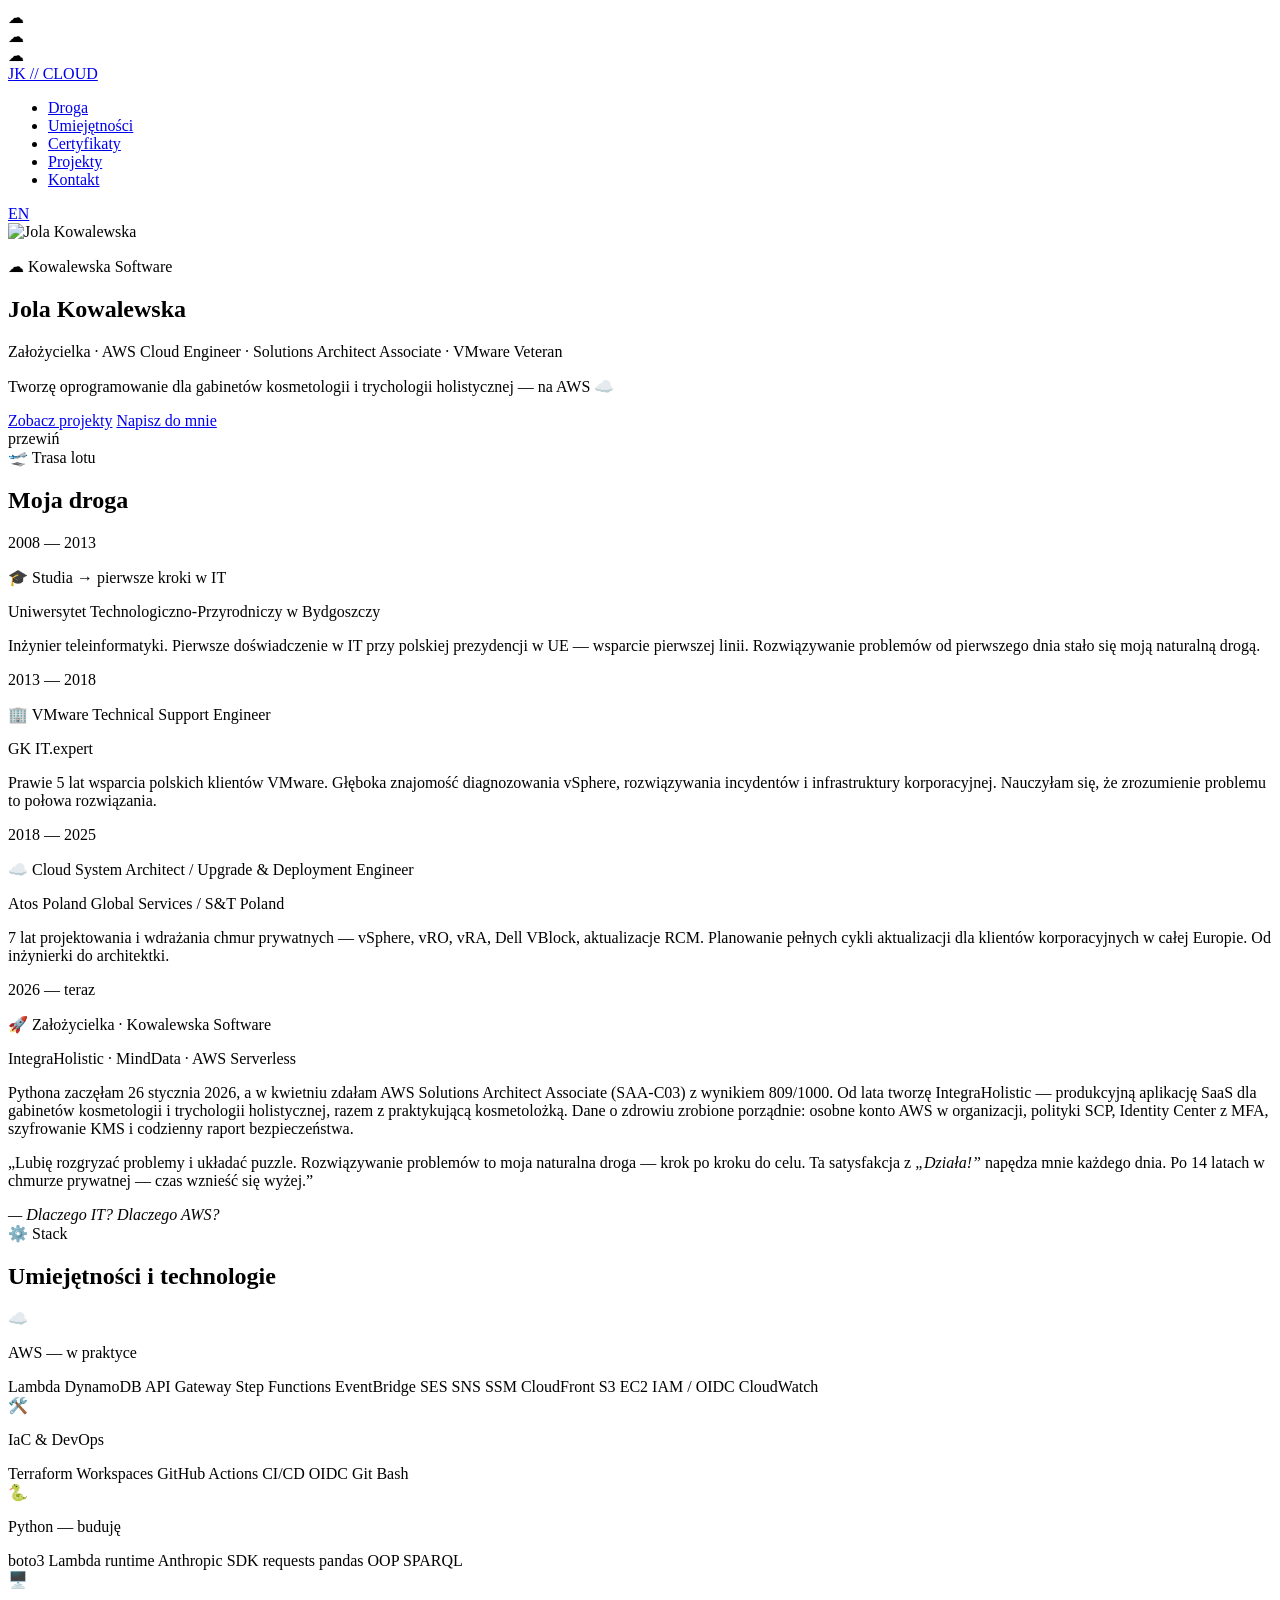
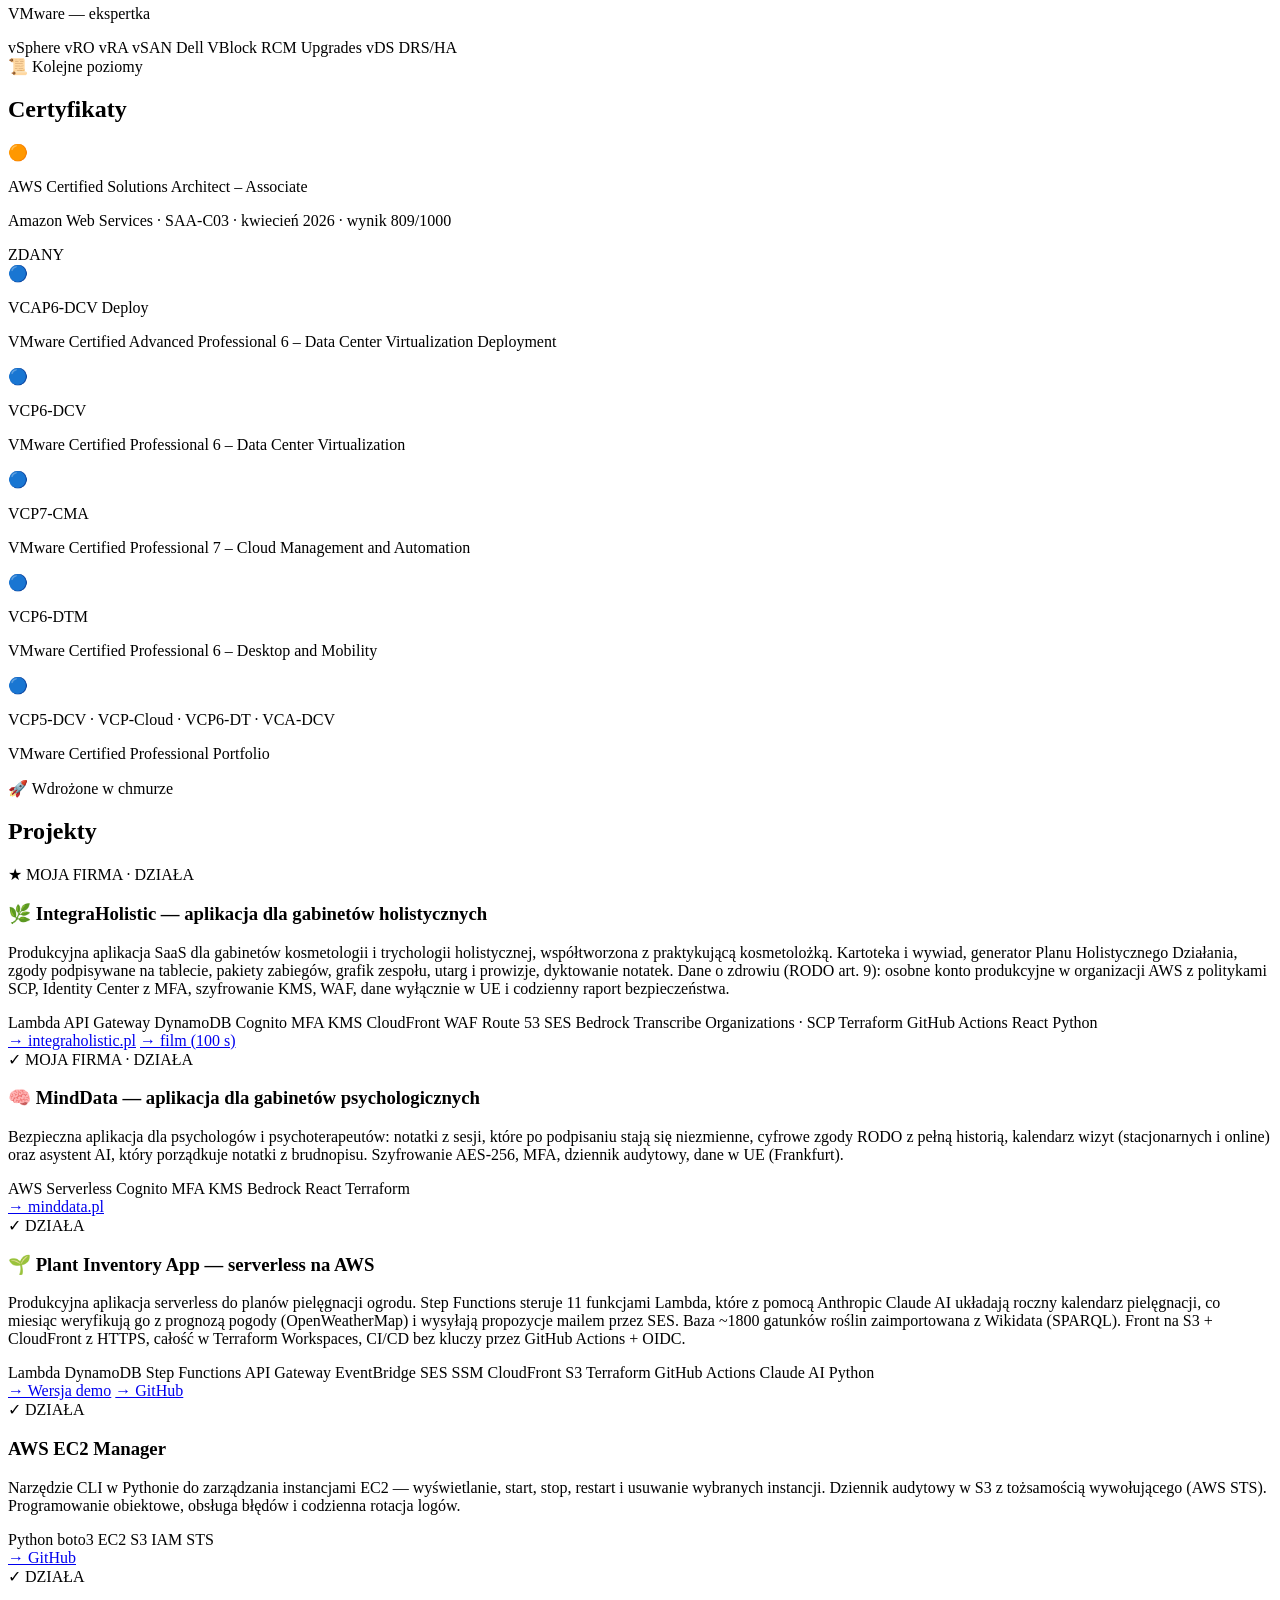
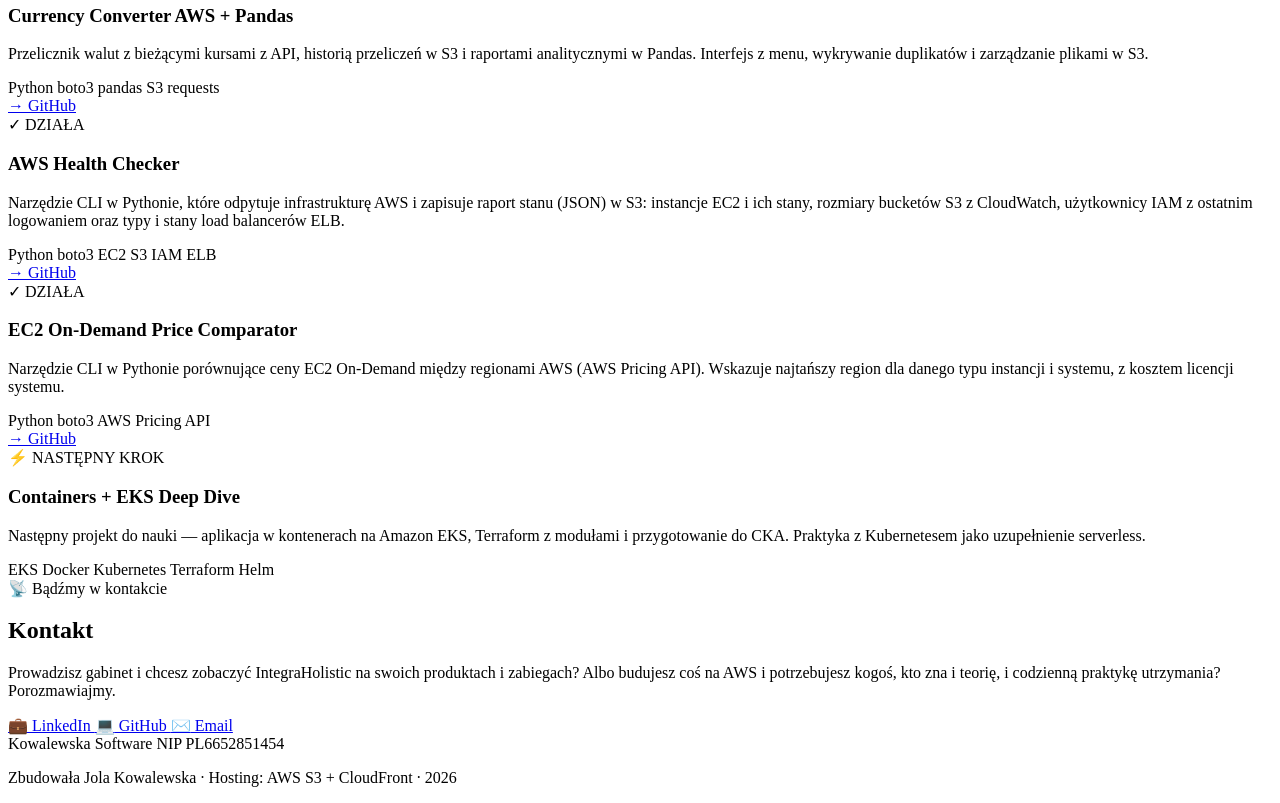
==== commit f74fbaf6: "feat: MindData jako działający produkt (aplikacja dla gabinetów psychologicznych) Opis na podstawie " ====
--- a/website/index.html
+++ b/website/index.html
@@ -4,7 +4,7 @@
     <meta charset="UTF-8">
     <meta name="viewport" content="width=device-width, initial-scale=1.0">
     <title>Jola Kowalewska — założycielka Kowalewska Software · AWS Cloud Engineer</title>
-    <meta name="description" content="Tworzę IntegraHolistic — aplikację dla gabinetów kosmetologii i trychologii holistycznej — na AWS. 14 lat w chmurze prywatnej, AWS Solutions Architect Associate.">
+    <meta name="description" content="Tworzę na AWS IntegraHolistic (gabinety kosmetologii i trychologii holistycznej) i MindData (gabinety psychologiczne). 14 lat w chmurze prywatnej, AWS Solutions Architect Associate.">
     <link rel="canonical" href="https://kowalewskasoftware.pl/">
     <link rel="alternate" hreflang="pl" href="https://kowalewskasoftware.pl/">
     <link rel="alternate" hreflang="en" href="https://kowalewskasoftware.pl/en/">
@@ -12,7 +12,7 @@
     <meta property="og:type" content="website">
     <meta property="og:url" content="https://kowalewskasoftware.pl/">
     <meta property="og:title" content="Jola Kowalewska — założycielka Kowalewska Software · AWS Cloud Engineer">
-    <meta property="og:description" content="Tworzę IntegraHolistic — aplikację dla gabinetów kosmetologii i trychologii holistycznej — na AWS. 14 lat w chmurze prywatnej, AWS Solutions Architect Associate.">
+    <meta property="og:description" content="Tworzę na AWS IntegraHolistic (gabinety kosmetologii i trychologii holistycznej) i MindData (gabinety psychologiczne). 14 lat w chmurze prywatnej, AWS Solutions Architect Associate.">
     <meta property="og:image" content="https://kowalewskasoftware.pl/photo.jpg">
     <link rel="icon" href="data:image/svg+xml,%3Csvg xmlns='http://www.w3.org/2000/svg' viewBox='0 0 100 100'%3E%3Ctext y='.9em' font-size='90'%3E☁%3C/text%3E%3C/svg%3E">
     <link rel="preload" href="/assets/fonts/space-mono-latin-700-normal.woff2" as="font" type="font/woff2" crossorigin>
@@ -315,16 +315,24 @@
                 </div>
 
                 <div class="project-card fade-in">
-                    <span class="project-status wip">⚡ W BUDOWIE</span>
-                    <h3 class="project-title">🧠 MindData</h3>
-                    <p class="project-desc">
-                        Drugi produkt Kowalewska Software, budowany na tym samym bezpiecznym fundamencie serverless.
+                    <span class="project-status live">✓ MOJA FIRMA · DZIAŁA</span>
+                    <h3 class="project-title">🧠 MindData — aplikacja dla gabinetów psychologicznych</h3>
+                    <p class="project-desc">
+                        Bezpieczna aplikacja dla psychologów i psychoterapeutów: notatki z sesji, które po podpisaniu stają się
+                        niezmienne, cyfrowe zgody RODO z pełną historią, kalendarz wizyt (stacjonarnych i online)
+                        oraz asystent AI, który porządkuje notatki z brudnopisu. Szyfrowanie AES-256, MFA, dziennik
+                        audytowy, dane w UE (Frankfurt).
                     </p>
                     <div class="project-tech">
                         <span>AWS Serverless</span>
-                        <span>Cognito</span>
+                        <span>Cognito MFA</span>
+                        <span>KMS</span>
+                        <span>Bedrock</span>
                         <span>React</span>
                         <span>Terraform</span>
+                    </div>
+                    <div class="project-links">
+                        <a href="https://www.minddata.pl" target="_blank" rel="noopener" class="project-link primary">→ minddata.pl</a>
                     </div>
                 </div>
 
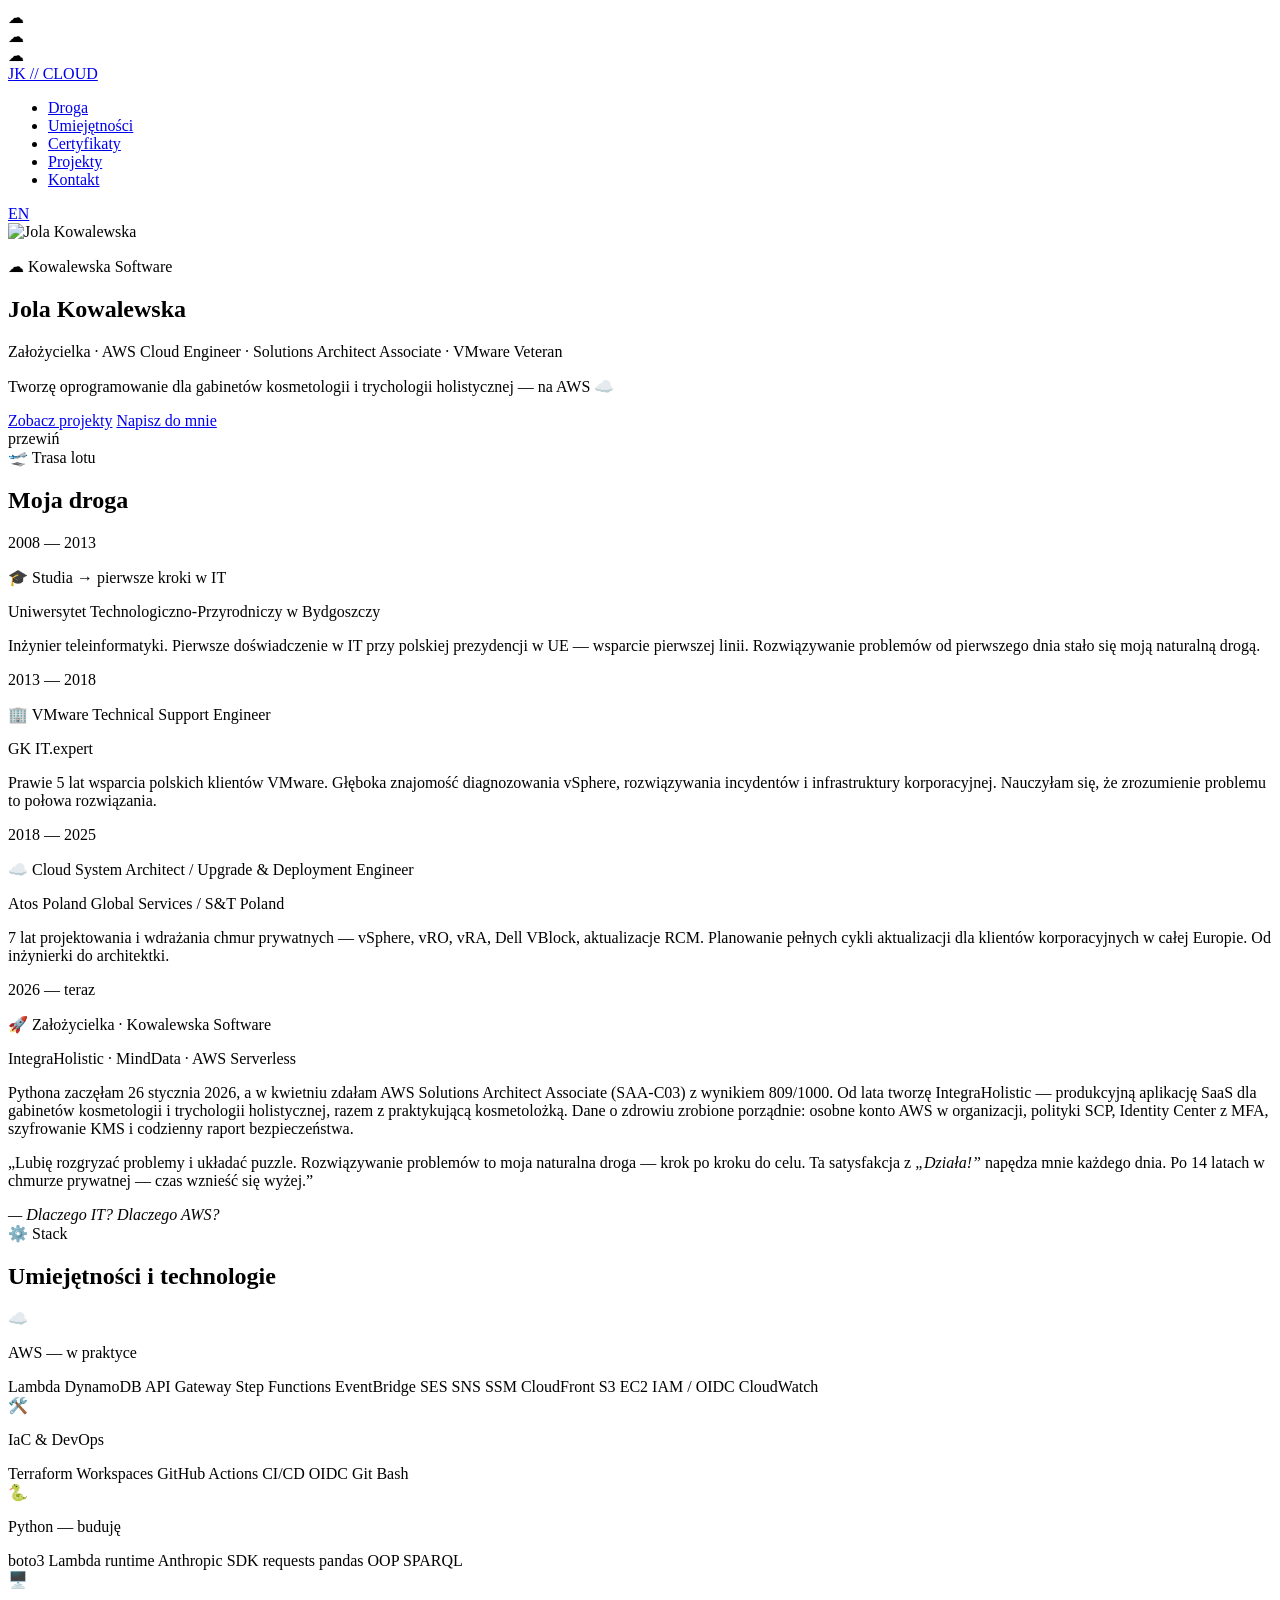
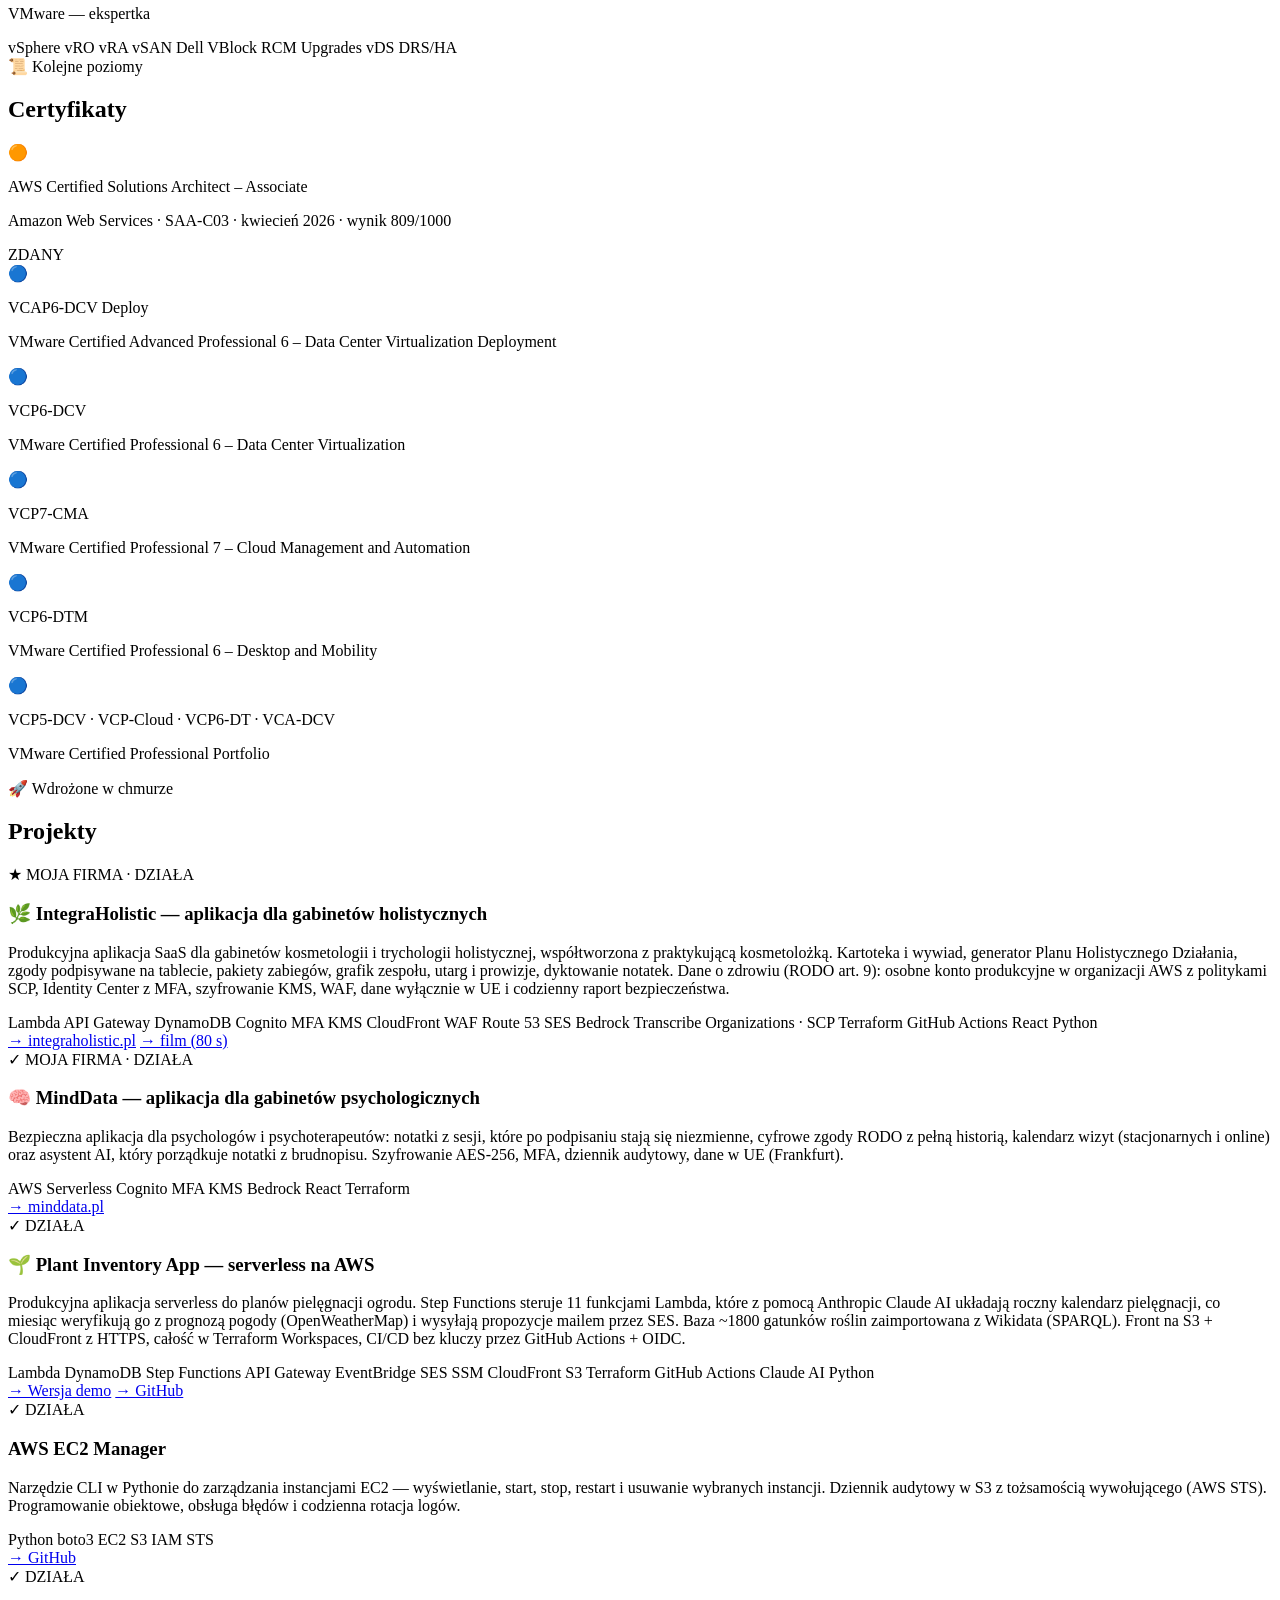
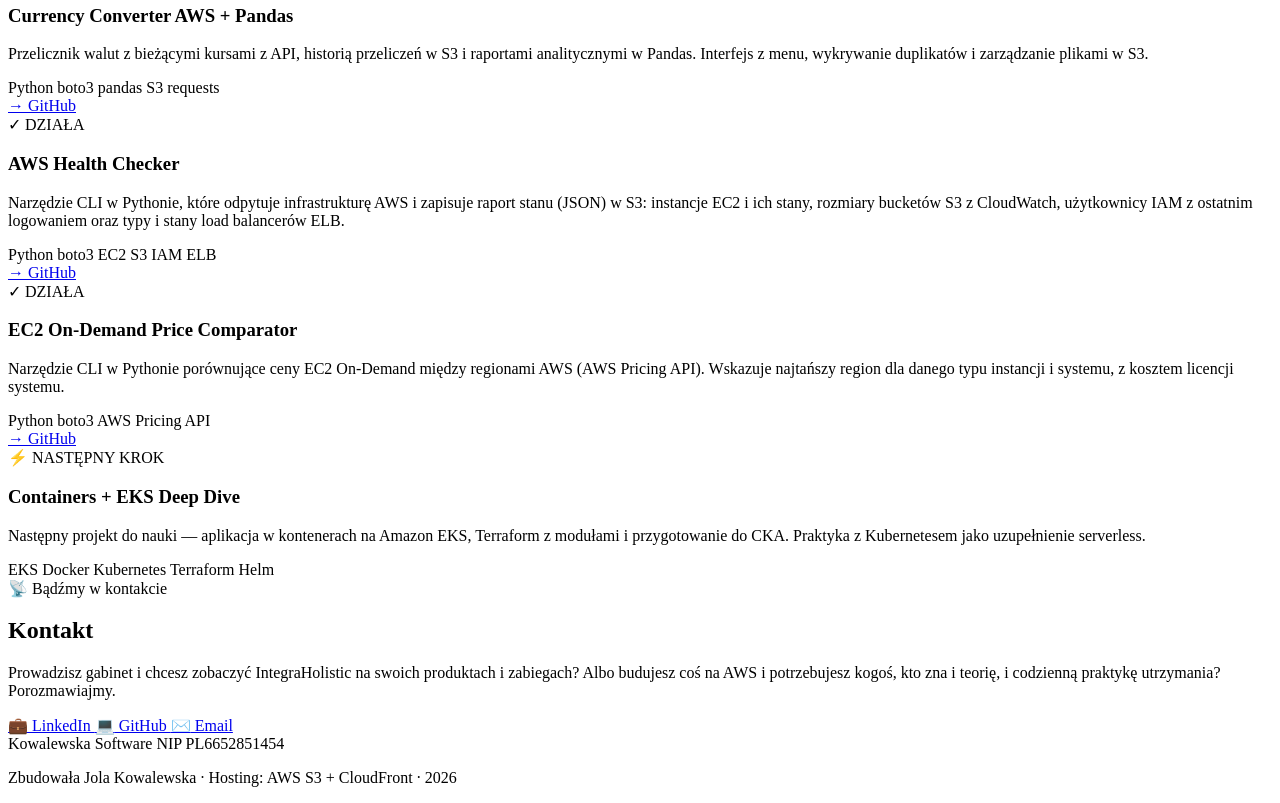
==== commit 35e70665: "Film IntegraHolistic: 80 s (nowy lektor) Co-Authored-By: Claude Opus 5.5 (1M context) <noreply@anthr" ====
--- a/website/index.html
+++ b/website/index.html
@@ -309,8 +309,8 @@
                         <span>Python</span>
                     </div>
                     <div class="project-links">
-                        <a href="https://integraholistic.pl" target="_blank" rel="noopener" class="project-link primary">→ integraholistic.pl</a>
-                        <a href="https://integraholistic.pl/#film" target="_blank" rel="noopener" class="project-link">→ film (100 s)</a>
+                        <a href="https://www.integraholistic.pl" target="_blank" rel="noopener" class="project-link primary">→ integraholistic.pl</a>
+                        <a href="https://www.integraholistic.pl/#film" target="_blank" rel="noopener" class="project-link">→ film (80 s)</a>
                     </div>
                 </div>
 
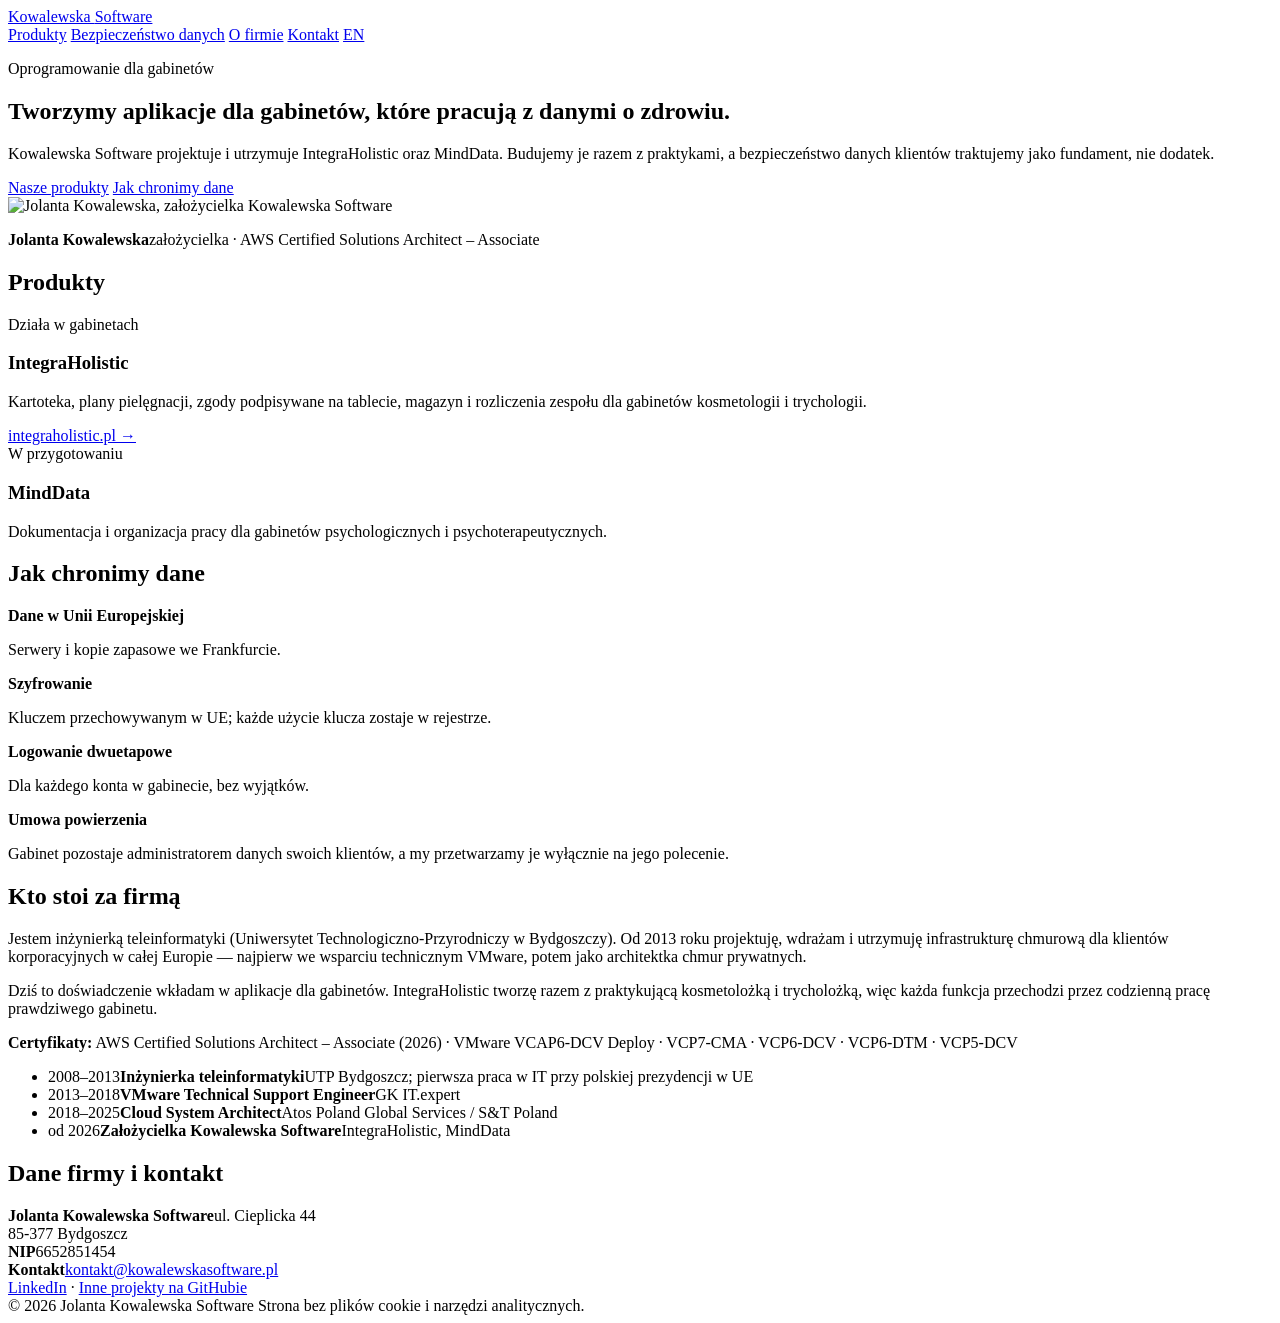
==== commit 4dbdc710: "Strona: kowalewskasoftware.pl jako firma stojąca za produktami - nowa treść PL/EN: IntegraHolistic (" ====
--- a/website/index.html
+++ b/website/index.html
@@ -1,508 +1,120 @@
-<!DOCTYPE html>
+<!doctype html>
 <html lang="pl">
 <head>
-    <meta charset="UTF-8">
-    <meta name="viewport" content="width=device-width, initial-scale=1.0">
-    <title>Jola Kowalewska — założycielka Kowalewska Software · AWS Cloud Engineer</title>
-    <meta name="description" content="Tworzę na AWS IntegraHolistic (gabinety kosmetologii i trychologii holistycznej) i MindData (gabinety psychologiczne). 14 lat w chmurze prywatnej, AWS Solutions Architect Associate.">
-    <link rel="canonical" href="https://kowalewskasoftware.pl/">
-    <link rel="alternate" hreflang="pl" href="https://kowalewskasoftware.pl/">
-    <link rel="alternate" hreflang="en" href="https://kowalewskasoftware.pl/en/">
-    <link rel="alternate" hreflang="x-default" href="https://kowalewskasoftware.pl/">
-    <meta property="og:type" content="website">
-    <meta property="og:url" content="https://kowalewskasoftware.pl/">
-    <meta property="og:title" content="Jola Kowalewska — założycielka Kowalewska Software · AWS Cloud Engineer">
-    <meta property="og:description" content="Tworzę na AWS IntegraHolistic (gabinety kosmetologii i trychologii holistycznej) i MindData (gabinety psychologiczne). 14 lat w chmurze prywatnej, AWS Solutions Architect Associate.">
-    <meta property="og:image" content="https://kowalewskasoftware.pl/photo.jpg">
-    <link rel="icon" href="data:image/svg+xml,%3Csvg xmlns='http://www.w3.org/2000/svg' viewBox='0 0 100 100'%3E%3Ctext y='.9em' font-size='90'%3E☁%3C/text%3E%3C/svg%3E">
-    <link rel="preload" href="/assets/fonts/space-mono-latin-700-normal.woff2" as="font" type="font/woff2" crossorigin>
-    <link rel="stylesheet" href="/assets/styles.css">
-    <script src="/assets/site.js" defer></script>
+<meta charset="utf-8">
+<meta name="viewport" content="width=device-width, initial-scale=1">
+<title>Kowalewska Software — oprogramowanie dla gabinetów</title>
+<meta name="description" content="Kowalewska Software tworzy IntegraHolistic (gabinety kosmetologii i trychologii) oraz MindData (gabinety psychologiczne). Aplikacje dla gabinetów pracujących z danymi o zdrowiu, budowane razem z praktykami.">
+<link rel="canonical" href="https://kowalewskasoftware.pl/">
+<link rel="alternate" hreflang="pl" href="https://kowalewskasoftware.pl/">
+<link rel="alternate" hreflang="en" href="https://kowalewskasoftware.pl/en/">
+<link rel="alternate" hreflang="x-default" href="https://kowalewskasoftware.pl/">
+<meta property="og:type" content="website">
+<meta property="og:url" content="https://kowalewskasoftware.pl/">
+<meta property="og:title" content="Kowalewska Software — oprogramowanie dla gabinetów">
+<meta property="og:description" content="Twórcy IntegraHolistic i MindData. Aplikacje dla gabinetów pracujących z danymi o zdrowiu.">
+<meta property="og:image" content="https://kowalewskasoftware.pl/assets/jolanta.jpg">
+<meta name="theme-color" content="#ffffff">
+<link rel="icon" href="data:image/svg+xml,%3Csvg xmlns='http://www.w3.org/2000/svg' viewBox='0 0 32 32'%3E%3Crect width='32' height='32' rx='7' fill='%2314202b'/%3E%3Ctext x='16' y='22' font-family='Arial' font-weight='700' font-size='15' fill='%23e8874f' text-anchor='middle'%3EKS%3C/text%3E%3C/svg%3E">
+<link rel="preload" href="/assets/fonts/dm-sans-latin-700-normal.woff2" as="font" type="font/woff2" crossorigin>
+<link rel="stylesheet" href="/assets/firma.css">
 </head>
 <body>
+<div class="w">
+  <header class="bar">
+    <a class="logo" href="/">Kowalewska <span>Software</span></a>
+    <nav class="nav" aria-label="Menu">
+      <a href="#produkty">Produkty</a>
+      <a href="#dane-bezpieczenstwo">Bezpieczeństwo danych</a>
+      <a href="#o-firmie">O firmie</a>
+      <a href="#kontakt">Kontakt</a>
+      <a class="jezyk" href="/en/" hreflang="en" lang="en">EN</a>
+    </nav>
+  </header>
 
-    <div class="bg-stars"></div>
-    <div class="cloud-bg">☁</div>
-    <div class="cloud-bg">☁</div>
-    <div class="cloud-bg">☁</div>
-
-    <nav>
-        <a href="#hero" class="nav-logo">JK // CLOUD</a>
-        <ul class="nav-links">
-            <li><a href="#journey">Droga</a></li>
-            <li><a href="#skills">Umiejętności</a></li>
-            <li><a href="#certs">Certyfikaty</a></li>
-            <li><a href="#projects">Projekty</a></li>
-            <li><a href="#contact">Kontakt</a></li>
-        </ul>
-        <a href="/en/" class="lang-switch" hreflang="en" lang="en">EN</a>
-    </nav>
-
-    <section id="hero" class="hero">
-        <img src="/photo.jpg" width="200" height="200" alt="Jola Kowalewska" class="hero-avatar">
-
-        <p class="hero-label">☁ Kowalewska Software</p>
-        <h1 class="hero-name">Jola <span>Kowalewska</span></h1>
-        <p class="hero-title">Założycielka · AWS Cloud Engineer · Solutions Architect Associate · VMware Veteran</p>
-        <p class="hero-tagline">Tworzę oprogramowanie dla gabinetów kosmetologii i trychologii holistycznej — na AWS ☁️</p>
-
-        <div class="hero-cta">
-            <a href="#projects" class="btn btn-primary">Zobacz projekty</a>
-            <a href="#contact" class="btn btn-outline">Napisz do mnie</a>
+  <main>
+    <section class="hero">
+      <div>
+        <p class="kto">Oprogramowanie dla gabinetów</p>
+        <h1>Tworzymy aplikacje dla gabinetów, które pracują z&nbsp;danymi o&nbsp;zdrowiu.</h1>
+        <p class="lede">Kowalewska Software projektuje i utrzymuje IntegraHolistic oraz MindData. Budujemy je razem
+          z praktykami, a bezpieczeństwo danych klientów traktujemy jako fundament, nie dodatek.</p>
+        <div class="cta">
+          <a class="btn b1" href="#produkty">Nasze produkty</a>
+          <a class="btn b2" href="#dane-bezpieczenstwo">Jak chronimy dane</a>
         </div>
-
-        <div class="scroll-hint">
-            <span>przewiń</span>
-            <div class="scroll-arrow"></div>
-        </div>
+      </div>
+      <div class="foto">
+        <img src="/assets/jolanta.jpg" alt="Jolanta Kowalewska, założycielka Kowalewska Software" width="720" height="900">
+        <p class="podpis"><b>Jolanta Kowalewska</b>założycielka · AWS Certified Solutions Architect – Associate</p>
+      </div>
     </section>
 
-    <section id="journey" class="journey">
-        <div class="container">
-            <div class="section-header fade-in">
-                <span class="section-label">🛫 Trasa lotu</span>
-                <h2 class="section-title">Moja droga</h2>
-                <div class="section-divider"></div>
-            </div>
-
-            <div class="timeline">
-
-                <div class="timeline-item">
-                    <div class="timeline-dot"></div>
-                    <p class="timeline-year">2008 — 2013</p>
-                    <p class="timeline-role">🎓 Studia → pierwsze kroki w IT</p>
-                    <p class="timeline-company">Uniwersytet Technologiczno-Przyrodniczy w Bydgoszczy</p>
-                    <p class="timeline-desc">
-                        Inżynier teleinformatyki. Pierwsze doświadczenie w IT przy polskiej prezydencji w UE — wsparcie pierwszej linii.
-                        Rozwiązywanie problemów od pierwszego dnia stało się moją naturalną drogą.
-                    </p>
-                </div>
-
-                <div class="timeline-item">
-                    <div class="timeline-dot"></div>
-                    <p class="timeline-year">2013 — 2018</p>
-                    <p class="timeline-role">🏢 VMware Technical Support Engineer</p>
-                    <p class="timeline-company">GK IT.expert</p>
-                    <p class="timeline-desc">
-                        Prawie 5 lat wsparcia polskich klientów VMware. Głęboka znajomość diagnozowania vSphere,
-                        rozwiązywania incydentów i infrastruktury korporacyjnej. Nauczyłam się, że zrozumienie
-                        problemu to połowa rozwiązania.
-                    </p>
-                </div>
-
-                <div class="timeline-item">
-                    <div class="timeline-dot"></div>
-                    <p class="timeline-year">2018 — 2025</p>
-                    <p class="timeline-role">☁️ Cloud System Architect / Upgrade & Deployment Engineer</p>
-                    <p class="timeline-company">Atos Poland Global Services / S&T Poland</p>
-                    <p class="timeline-desc">
-                        7 lat projektowania i wdrażania chmur prywatnych — vSphere, vRO, vRA, Dell VBlock, aktualizacje RCM.
-                        Planowanie pełnych cykli aktualizacji dla klientów korporacyjnych w całej Europie.
-                        Od inżynierki do architektki.
-                    </p>
-                </div>
-
-                <div class="timeline-item">
-                    <div class="timeline-dot active"></div>
-                    <p class="timeline-year">2026 — teraz</p>
-                    <p class="timeline-role">🚀 Założycielka · Kowalewska Software</p>
-                    <p class="timeline-company">IntegraHolistic · MindData · AWS Serverless</p>
-                    <p class="timeline-desc">
-                        Pythona zaczęłam 26 stycznia 2026, a w kwietniu zdałam AWS Solutions Architect Associate (SAA-C03)
-                        z wynikiem 809/1000. Od lata tworzę IntegraHolistic — produkcyjną aplikację SaaS
-                        dla gabinetów kosmetologii i trychologii holistycznej, razem z praktykującą kosmetolożką.
-                        Dane o zdrowiu zrobione porządnie: osobne konto AWS w organizacji, polityki SCP,
-                        Identity Center z MFA, szyfrowanie KMS i codzienny raport bezpieczeństwa.
-                    </p>
-                </div>
-
-            </div>
-
-            <div class="motivation-card fade-in">
-                <p>
-                    „Lubię rozgryzać problemy i układać puzzle.
-                    Rozwiązywanie problemów to moja naturalna droga — krok po kroku do celu.
-                    Ta satysfakcja z <em>„Działa!”</em> napędza mnie każdego dnia.
-                    Po 14 latach w chmurze prywatnej — czas wznieść się wyżej.”</p>
-                <cite>— Dlaczego IT? Dlaczego AWS?</cite>
-            </div>
-
-        </div>
+    <section class="sek" id="produkty">
+      <h2>Produkty</h2>
+      <div class="prod">
+        <article class="karta">
+          <span class="st">Działa w gabinetach</span>
+          <h3>IntegraHolistic</h3>
+          <p>Kartoteka, plany pielęgnacji, zgody podpisywane na tablecie, magazyn i rozliczenia zespołu
+            dla gabinetów kosmetologii i trychologii.</p>
+          <a href="https://integraholistic.pl/">integraholistic.pl →</a>
+        </article>
+        <article class="karta">
+          <span class="st p">W przygotowaniu</span>
+          <h3>MindData</h3>
+          <p>Dokumentacja i organizacja pracy dla gabinetów psychologicznych i psychoterapeutycznych.</p>
+        </article>
+      </div>
     </section>
 
-    <section id="skills">
-        <div class="container">
-            <div class="section-header fade-in">
-                <span class="section-label">⚙️ Stack</span>
-                <h2 class="section-title">Umiejętności i technologie</h2>
-                <div class="section-divider"></div>
-            </div>
-
-            <div class="skills-grid">
-
-                <div class="skill-card fade-in">
-                    <div class="skill-card-icon">☁️</div>
-                    <p class="skill-card-title">AWS — w praktyce</p>
-                    <div class="skill-tags">
-                        <span class="skill-tag highlight">Lambda</span>
-                        <span class="skill-tag highlight">DynamoDB</span>
-                        <span class="skill-tag highlight">API Gateway</span>
-                        <span class="skill-tag highlight">Step Functions</span>
-                        <span class="skill-tag highlight">EventBridge</span>
-                        <span class="skill-tag highlight">SES</span>
-                        <span class="skill-tag highlight">SNS</span>
-                        <span class="skill-tag highlight">SSM</span>
-                        <span class="skill-tag highlight">CloudFront</span>
-                        <span class="skill-tag highlight">S3</span>
-                        <span class="skill-tag">EC2</span>
-                        <span class="skill-tag">IAM / OIDC</span>
-                        <span class="skill-tag">CloudWatch</span>
-                    </div>
-                </div>
-
-                <div class="skill-card fade-in">
-                    <div class="skill-card-icon">🛠️</div>
-                    <p class="skill-card-title">IaC & DevOps</p>
-                    <div class="skill-tags">
-                        <span class="skill-tag highlight">Terraform</span>
-                        <span class="skill-tag highlight">Workspaces</span>
-                        <span class="skill-tag highlight">GitHub Actions</span>
-                        <span class="skill-tag highlight">CI/CD</span>
-                        <span class="skill-tag">OIDC</span>
-                        <span class="skill-tag">Git</span>
-                        <span class="skill-tag">Bash</span>
-                    </div>
-                </div>
-
-                <div class="skill-card fade-in">
-                    <div class="skill-card-icon">🐍</div>
-                    <p class="skill-card-title">Python — buduję</p>
-                    <div class="skill-tags">
-                        <span class="skill-tag highlight">boto3</span>
-                        <span class="skill-tag highlight">Lambda runtime</span>
-                        <span class="skill-tag highlight">Anthropic SDK</span>
-                        <span class="skill-tag highlight">requests</span>
-                        <span class="skill-tag">pandas</span>
-                        <span class="skill-tag">OOP</span>
-                        <span class="skill-tag">SPARQL</span>
-                    </div>
-                </div>
-
-                <div class="skill-card fade-in">
-                    <div class="skill-card-icon">🖥️</div>
-                    <p class="skill-card-title">VMware — ekspertka</p>
-                    <div class="skill-tags">
-                        <span class="skill-tag highlight">vSphere</span>
-                        <span class="skill-tag highlight">vRO</span>
-                        <span class="skill-tag highlight">vRA</span>
-                        <span class="skill-tag highlight">vSAN</span>
-                        <span class="skill-tag">Dell VBlock</span>
-                        <span class="skill-tag">RCM Upgrades</span>
-                        <span class="skill-tag">vDS</span>
-                        <span class="skill-tag">DRS/HA</span>
-                    </div>
-                </div>
-
-            </div>
-        </div>
+    <section class="sek" id="dane-bezpieczenstwo">
+      <h2>Jak chronimy dane</h2>
+      <div class="bezp">
+        <div><b>Dane w Unii Europejskiej</b><p>Serwery i kopie zapasowe we Frankfurcie.</p></div>
+        <div><b>Szyfrowanie</b><p>Kluczem przechowywanym w UE; każde użycie klucza zostaje w rejestrze.</p></div>
+        <div><b>Logowanie dwuetapowe</b><p>Dla każdego konta w gabinecie, bez wyjątków.</p></div>
+        <div><b>Umowa powierzenia</b><p>Gabinet pozostaje administratorem danych swoich klientów, a my przetwarzamy je wyłącznie na jego polecenie.</p></div>
+      </div>
     </section>
 
-    <section id="certs" class="certs">
-        <div class="container">
-            <div class="section-header fade-in">
-                <span class="section-label">📜 Kolejne poziomy</span>
-                <h2 class="section-title">Certyfikaty</h2>
-                <div class="section-divider"></div>
-            </div>
-
-            <div class="certs-grid">
-
-                <div class="cert-card highlight fade-in">
-                    <div class="cert-icon">🟠</div>
-                    <div>
-                        <p class="cert-name">AWS Certified Solutions Architect – Associate</p>
-                        <p class="cert-vendor">Amazon Web Services · SAA-C03 · kwiecień 2026 · wynik 809/1000</p>
-                        <span class="cert-badge">ZDANY</span>
-                    </div>
-                </div>
-
-                <div class="cert-card fade-in">
-                    <div class="cert-icon">🔵</div>
-                    <div>
-                        <p class="cert-name">VCAP6-DCV Deploy</p>
-                        <p class="cert-vendor">VMware Certified Advanced Professional 6 – Data Center Virtualization Deployment</p>
-                    </div>
-                </div>
-
-                <div class="cert-card fade-in">
-                    <div class="cert-icon">🔵</div>
-                    <div>
-                        <p class="cert-name">VCP6-DCV</p>
-                        <p class="cert-vendor">VMware Certified Professional 6 – Data Center Virtualization</p>
-                    </div>
-                </div>
-
-                <div class="cert-card fade-in">
-                    <div class="cert-icon">🔵</div>
-                    <div>
-                        <p class="cert-name">VCP7-CMA</p>
-                        <p class="cert-vendor">VMware Certified Professional 7 – Cloud Management and Automation</p>
-                    </div>
-                </div>
-
-                <div class="cert-card fade-in">
-                    <div class="cert-icon">🔵</div>
-                    <div>
-                        <p class="cert-name">VCP6-DTM</p>
-                        <p class="cert-vendor">VMware Certified Professional 6 – Desktop and Mobility</p>
-                    </div>
-                </div>
-
-                <div class="cert-card fade-in">
-                    <div class="cert-icon">🔵</div>
-                    <div>
-                        <p class="cert-name">VCP5-DCV · VCP-Cloud · VCP6-DT · VCA-DCV</p>
-                        <p class="cert-vendor">VMware Certified Professional Portfolio</p>
-                    </div>
-                </div>
-
-            </div>
+    <section class="sek" id="o-firmie">
+      <h2>Kto stoi za firmą</h2>
+      <div class="osoba">
+        <div>
+          <p>Jestem inżynierką teleinformatyki (Uniwersytet Technologiczno-Przyrodniczy w Bydgoszczy). Od 2013 roku
+            projektuję, wdrażam i utrzymuję infrastrukturę chmurową dla klientów korporacyjnych w całej Europie —
+            najpierw we wsparciu technicznym VMware, potem jako architektka chmur prywatnych.</p>
+          <p>Dziś to doświadczenie wkładam w aplikacje dla gabinetów. IntegraHolistic tworzę razem z praktykującą
+            kosmetolożką i trycholożką, więc każda funkcja przechodzi przez codzienną pracę prawdziwego gabinetu.</p>
+          <p class="cert"><b>Certyfikaty:</b> AWS Certified Solutions Architect – Associate (2026) ·
+            VMware VCAP6-DCV Deploy · VCP7-CMA · VCP6-DCV · VCP6-DTM · VCP5-DCV</p>
         </div>
+        <ul class="os">
+          <li><span class="lata">2008–2013</span><b>Inżynierka teleinformatyki</b><span>UTP Bydgoszcz; pierwsza praca w IT przy polskiej prezydencji w UE</span></li>
+          <li><span class="lata">2013–2018</span><b>VMware Technical Support Engineer</b><span>GK IT.expert</span></li>
+          <li><span class="lata">2018–2025</span><b>Cloud System Architect</b><span>Atos Poland Global Services / S&amp;T Poland</span></li>
+          <li><span class="lata">od 2026</span><b>Założycielka Kowalewska Software</b><span>IntegraHolistic, MindData</span></li>
+        </ul>
+      </div>
     </section>
 
-    <section id="projects">
-        <div class="container">
-            <div class="section-header fade-in">
-                <span class="section-label">🚀 Wdrożone w chmurze</span>
-                <h2 class="section-title">Projekty</h2>
-                <div class="section-divider"></div>
-            </div>
+    <section class="sek" id="kontakt">
+      <h2>Dane firmy i kontakt</h2>
+      <div class="dane">
+        <div><b>Jolanta Kowalewska Software</b>ul. Cieplicka 44<br>85-377 Bydgoszcz</div>
+        <div><b>NIP</b>6652851454</div>
+        <div><b>Kontakt</b><a href="mailto:kontakt@kowalewskasoftware.pl">kontakt@kowalewskasoftware.pl</a><br>
+          <a href="https://www.linkedin.com/in/jolanta-kowalewska-b1281799">LinkedIn</a> ·
+          <a href="https://github.com/jolanta-kowalewska">Inne projekty na GitHubie</a></div>
+      </div>
+    </section>
+  </main>
 
-            <div class="projects-grid">
-
-                <div class="project-card featured fade-in">
-                    <span class="project-status featured">★ MOJA FIRMA · DZIAŁA</span>
-                    <h3 class="project-title">🌿 IntegraHolistic — aplikacja dla gabinetów holistycznych</h3>
-                    <p class="project-desc">
-                        Produkcyjna aplikacja SaaS dla gabinetów kosmetologii i trychologii holistycznej, współtworzona
-                        z praktykującą kosmetolożką. Kartoteka i wywiad, generator Planu Holistycznego Działania, zgody
-                        podpisywane na tablecie, pakiety zabiegów, grafik zespołu, utarg i prowizje, dyktowanie notatek.
-                        Dane o zdrowiu (RODO art. 9): osobne konto produkcyjne w organizacji AWS z politykami SCP,
-                        Identity Center z MFA, szyfrowanie KMS, WAF, dane wyłącznie w UE i codzienny raport bezpieczeństwa.
-                    </p>
-                    <div class="project-tech">
-                        <span>Lambda</span>
-                        <span>API Gateway</span>
-                        <span>DynamoDB</span>
-                        <span>Cognito MFA</span>
-                        <span>KMS</span>
-                        <span>CloudFront</span>
-                        <span>WAF</span>
-                        <span>Route 53</span>
-                        <span>SES</span>
-                        <span>Bedrock</span>
-                        <span>Transcribe</span>
-                        <span>Organizations · SCP</span>
-                        <span>Terraform</span>
-                        <span>GitHub Actions</span>
-                        <span>React</span>
-                        <span>Python</span>
-                    </div>
-                    <div class="project-links">
-                        <a href="https://www.integraholistic.pl" target="_blank" rel="noopener" class="project-link primary">→ integraholistic.pl</a>
-                        <a href="https://www.integraholistic.pl/#film" target="_blank" rel="noopener" class="project-link">→ film (80 s)</a>
-                    </div>
-                </div>
-
-                <div class="project-card fade-in">
-                    <span class="project-status live">✓ MOJA FIRMA · DZIAŁA</span>
-                    <h3 class="project-title">🧠 MindData — aplikacja dla gabinetów psychologicznych</h3>
-                    <p class="project-desc">
-                        Bezpieczna aplikacja dla psychologów i psychoterapeutów: notatki z sesji, które po podpisaniu stają się
-                        niezmienne, cyfrowe zgody RODO z pełną historią, kalendarz wizyt (stacjonarnych i online)
-                        oraz asystent AI, który porządkuje notatki z brudnopisu. Szyfrowanie AES-256, MFA, dziennik
-                        audytowy, dane w UE (Frankfurt).
-                    </p>
-                    <div class="project-tech">
-                        <span>AWS Serverless</span>
-                        <span>Cognito MFA</span>
-                        <span>KMS</span>
-                        <span>Bedrock</span>
-                        <span>React</span>
-                        <span>Terraform</span>
-                    </div>
-                    <div class="project-links">
-                        <a href="https://www.minddata.pl" target="_blank" rel="noopener" class="project-link primary">→ minddata.pl</a>
-                    </div>
-                </div>
-
-                <div class="project-card fade-in">
-                    <span class="project-status live">✓ DZIAŁA</span>
-                    <h3 class="project-title">🌱 Plant Inventory App — serverless na AWS</h3>
-                    <p class="project-desc">
-                        Produkcyjna aplikacja serverless do planów pielęgnacji ogrodu. Step Functions steruje
-                        11 funkcjami Lambda, które z pomocą Anthropic Claude AI układają roczny kalendarz pielęgnacji,
-                        co miesiąc weryfikują go z prognozą pogody (OpenWeatherMap) i wysyłają propozycje mailem przez SES.
-                        Baza ~1800 gatunków roślin zaimportowana z Wikidata (SPARQL). Front na S3 + CloudFront z HTTPS,
-                        całość w Terraform Workspaces, CI/CD bez kluczy przez GitHub Actions + OIDC.
-                    </p>
-                    <div class="project-tech">
-                        <span>Lambda</span>
-                        <span>DynamoDB</span>
-                        <span>Step Functions</span>
-                        <span>API Gateway</span>
-                        <span>EventBridge</span>
-                        <span>SES</span>
-                        <span>SSM</span>
-                        <span>CloudFront</span>
-                        <span>S3</span>
-                        <span>Terraform</span>
-                        <span>GitHub Actions</span>
-                        <span>Claude AI</span>
-                        <span>Python</span>
-                    </div>
-                    <div class="project-links">
-                        <a href="https://d1izq5f0ackn63.cloudfront.net" target="_blank" rel="noopener" class="project-link primary">→ Wersja demo</a>
-                        <a href="https://github.com/jolanta-kowalewska/plant-inventory-app" target="_blank" rel="noopener" class="project-link">→ GitHub</a>
-                    </div>
-                </div>
-
-                <div class="project-card fade-in">
-                    <span class="project-status live">✓ DZIAŁA</span>
-                    <h3 class="project-title">AWS EC2 Manager</h3>
-                    <p class="project-desc">
-                        Narzędzie CLI w Pythonie do zarządzania instancjami EC2 — wyświetlanie, start, stop, restart i usuwanie
-                        wybranych instancji. Dziennik audytowy w S3 z tożsamością wywołującego (AWS STS).
-                        Programowanie obiektowe, obsługa błędów i codzienna rotacja logów.
-                    </p>
-                    <div class="project-tech">
-                        <span>Python</span>
-                        <span>boto3</span>
-                        <span>EC2</span>
-                        <span>S3</span>
-                        <span>IAM</span>
-                        <span>STS</span>
-                    </div>
-                    <div class="project-links">
-                        <a href="https://github.com/jolanta-kowalewska/aws_EC2_manager" target="_blank" rel="noopener" class="project-link">→ GitHub</a>
-                    </div>
-                </div>
-
-                <div class="project-card fade-in">
-                    <span class="project-status live">✓ DZIAŁA</span>
-                    <h3 class="project-title">Currency Converter AWS + Pandas</h3>
-                    <p class="project-desc">
-                        Przelicznik walut z bieżącymi kursami z API, historią przeliczeń w S3 i raportami
-                        analitycznymi w Pandas. Interfejs z menu, wykrywanie duplikatów i zarządzanie plikami w S3.
-                    </p>
-                    <div class="project-tech">
-                        <span>Python</span>
-                        <span>boto3</span>
-                        <span>pandas</span>
-                        <span>S3</span>
-                        <span>requests</span>
-                    </div>
-                    <div class="project-links">
-                        <a href="https://github.com/jolanta-kowalewska/currency-converter-aws-pandas" target="_blank" rel="noopener" class="project-link">→ GitHub</a>
-                    </div>
-                </div>
-
-                <div class="project-card fade-in">
-                    <span class="project-status live">✓ DZIAŁA</span>
-                    <h3 class="project-title">AWS Health Checker</h3>
-                    <p class="project-desc">
-                        Narzędzie CLI w Pythonie, które odpytuje infrastrukturę AWS i zapisuje raport stanu (JSON) w S3:
-                        instancje EC2 i ich stany, rozmiary bucketów S3 z CloudWatch, użytkownicy IAM z ostatnim
-                        logowaniem oraz typy i stany load balancerów ELB.
-                    </p>
-                    <div class="project-tech">
-                        <span>Python</span>
-                        <span>boto3</span>
-                        <span>EC2</span>
-                        <span>S3</span>
-                        <span>IAM</span>
-                        <span>ELB</span>
-                    </div>
-                    <div class="project-links">
-                        <a href="https://github.com/jolanta-kowalewska/AWS-SimpleHealthCheckTool" target="_blank" rel="noopener" class="project-link">→ GitHub</a>
-                    </div>
-                </div>
-
-                <div class="project-card fade-in">
-                    <span class="project-status live">✓ DZIAŁA</span>
-                    <h3 class="project-title">EC2 On-Demand Price Comparator</h3>
-                    <p class="project-desc">
-                        Narzędzie CLI w Pythonie porównujące ceny EC2 On-Demand między regionami AWS (AWS Pricing API).
-                        Wskazuje najtańszy region dla danego typu instancji i systemu, z kosztem licencji systemu.
-                    </p>
-                    <div class="project-tech">
-                        <span>Python</span>
-                        <span>boto3</span>
-                        <span>AWS Pricing API</span>
-                    </div>
-                    <div class="project-links">
-                        <a href="https://github.com/jolanta-kowalewska/ec2-price-comparator" target="_blank" rel="noopener" class="project-link">→ GitHub</a>
-                    </div>
-                </div>
-
-                <div class="project-card fade-in">
-                    <span class="project-status wip">⚡ NASTĘPNY KROK</span>
-                    <h3 class="project-title">Containers + EKS Deep Dive</h3>
-                    <p class="project-desc">
-                        Następny projekt do nauki — aplikacja w kontenerach na Amazon EKS, Terraform z modułami
-                        i przygotowanie do CKA. Praktyka z Kubernetesem jako uzupełnienie serverless.
-                    </p>
-                    <div class="project-tech">
-                        <span>EKS</span>
-                        <span>Docker</span>
-                        <span>Kubernetes</span>
-                        <span>Terraform</span>
-                        <span>Helm</span>
-                    </div>
-                </div>
-
-            </div>
-        </div>
-    </section>
-
-    <section id="contact" class="contact">
-        <div class="container">
-            <div class="section-header fade-in">
-                <span class="section-label">📡 Bądźmy w kontakcie</span>
-                <h2 class="section-title">Kontakt</h2>
-                <div class="section-divider center"></div>
-            </div>
-
-            <p class="contact-intro fade-in">
-                Prowadzisz gabinet i chcesz zobaczyć IntegraHolistic na swoich produktach i zabiegach?
-                Albo budujesz coś na AWS i potrzebujesz kogoś, kto zna i teorię, i codzienną praktykę
-                utrzymania? Porozmawiajmy.
-            </p>
-
-            <div class="contact-links fade-in">
-                <a href="https://www.linkedin.com/in/jolanta-kowalewska-b1281799" target="_blank" rel="noopener" class="contact-link">
-                    <span class="contact-link-icon">💼</span>
-                    LinkedIn
-                </a>
-                <a href="https://github.com/jolanta-kowalewska" target="_blank" rel="noopener" class="contact-link">
-                    <span class="contact-link-icon">💻</span>
-                    GitHub
-                </a>
-                <a href="mailto:kontakt@kowalewskasoftware.pl" class="contact-link">
-                    <span class="contact-link-icon">✉️</span>
-                    Email
-                </a>
-            </div>
-
-            <div class="fade-in">
-                <span class="open-to-work">Kowalewska Software</span>
-                <span class="company-id">NIP PL6652851454</span>
-            </div>
-        </div>
-    </section>
-
-    <footer>
-        <p>Zbudowała <span>Jola Kowalewska</span> · Hosting: <span>AWS S3 + CloudFront</span> · 2026</p>
-    </footer>
+  <footer class="stopka">
+    <span>© 2026 Jolanta Kowalewska Software</span>
+    <span>Strona bez plików cookie i narzędzi analitycznych.</span>
+  </footer>
+</div>
 </body>
 </html>
